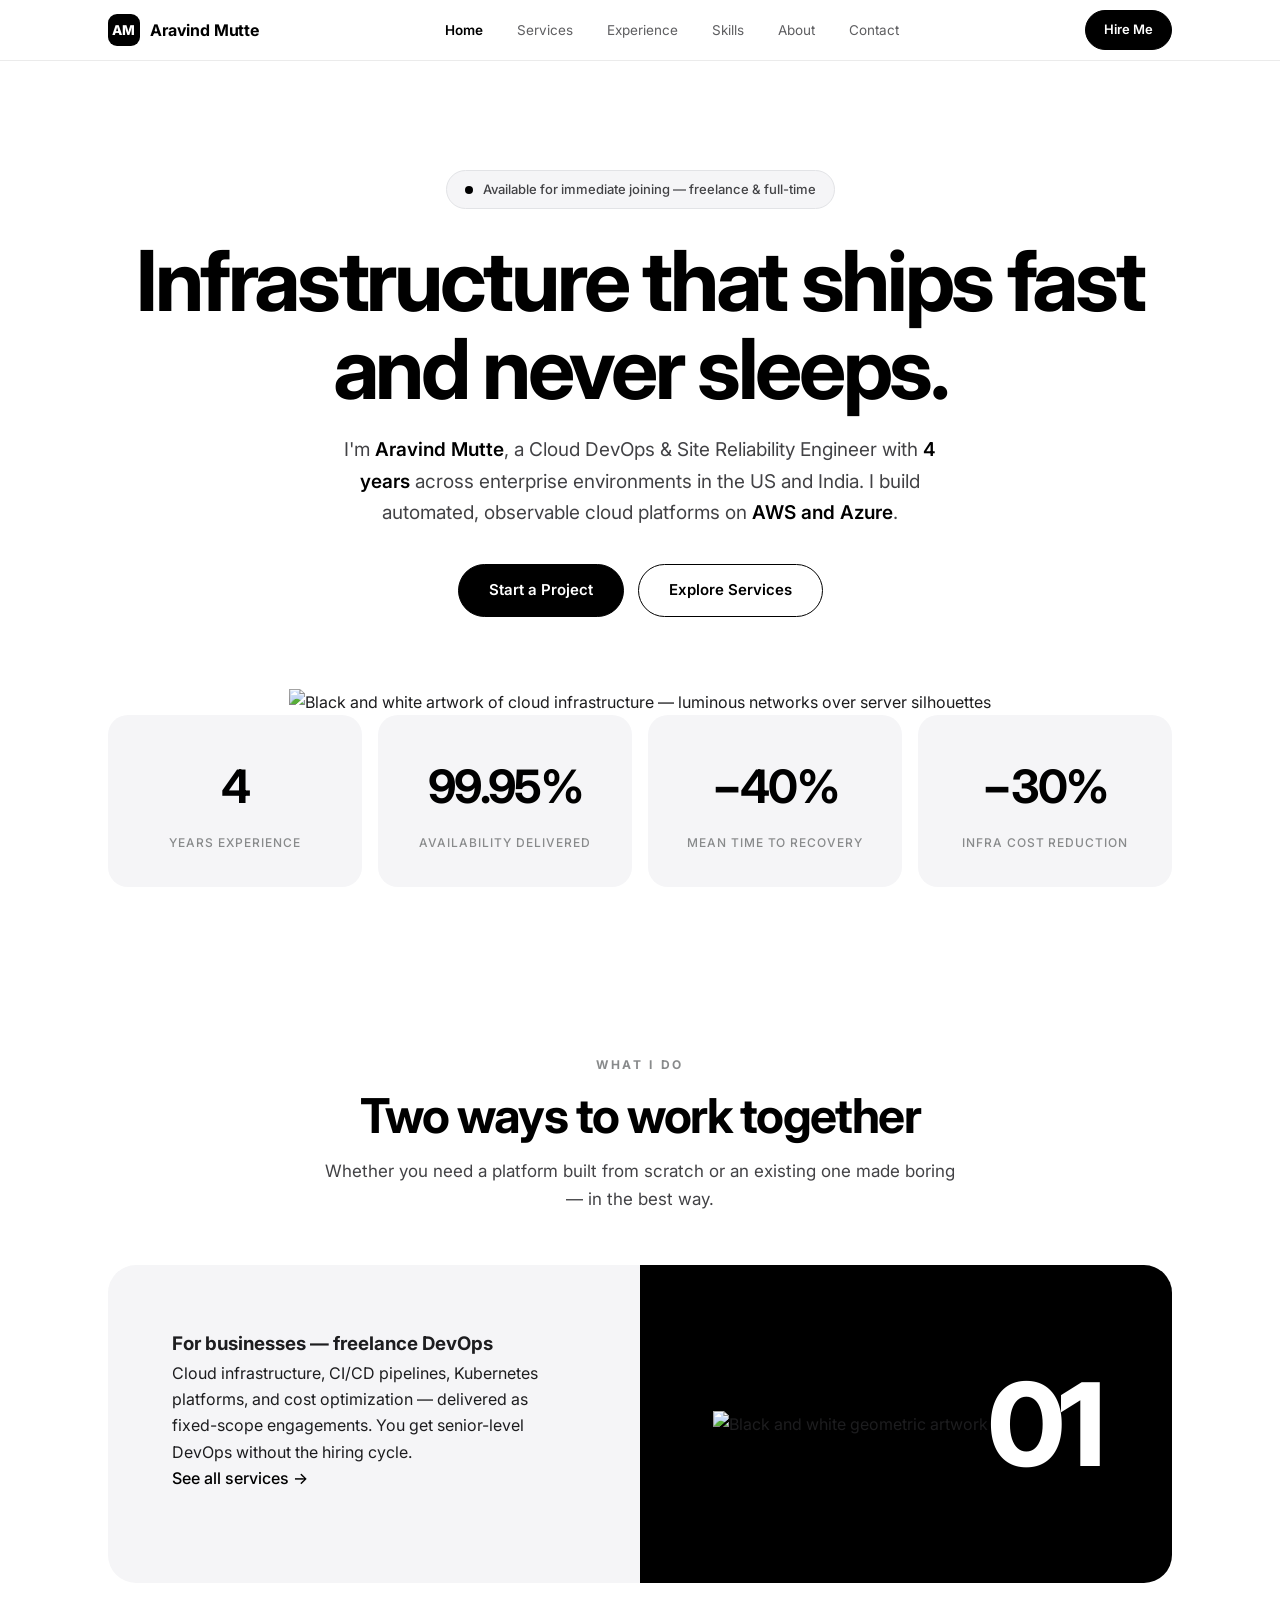
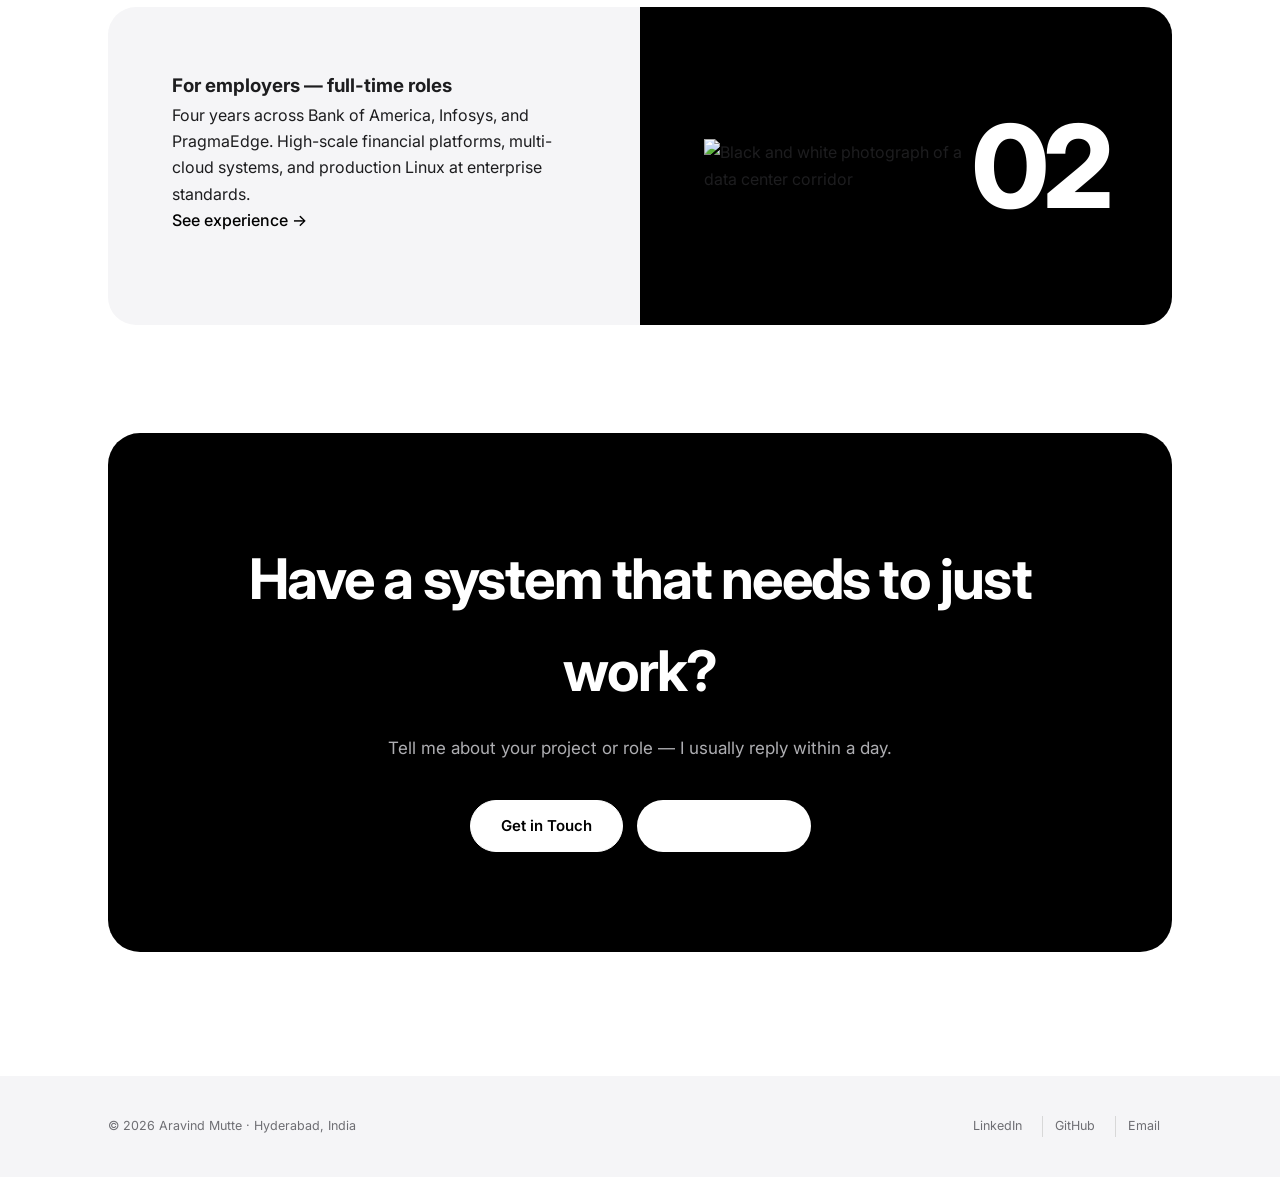
==== index.html @ 6461133d "Apple-style v3: index.html" ====
<!DOCTYPE html>
<html lang="en">
<head>
<meta charset="UTF-8">
<meta name="viewport" content="width=device-width, initial-scale=1.0">
<title>Aravind Mutte — Cloud DevOps & SRE Engineer</title>
<meta name="description" content="Aravind Mutte — Cloud DevOps & Site Reliability Engineer (AWS, Azure, Kubernetes, Terraform), Hyderabad, India. Available for freelance projects and full-time roles.">
<link rel="stylesheet" href="styles.css">
</head>
<body>
<div class="backdrop"></div>

<nav id="nav">
  <div class="wrap nav-inner">
    <a class="brand" href="index.html" aria-label="Home"><span class="brand-mark">AM</span> Aravind Mutte</a>
    <div class="nav-links" id="navLinks">
      <a href="index.html" class="active">Home</a>
      <a href="services.html">Services</a>
      <a href="experience.html">Experience</a>
      <a href="skills.html">Skills</a>
      <a href="about.html">About</a>
      <a href="contact.html">Contact</a>
    </div>
    <a href="contact.html" class="btn btn-sm nav-cta">Hire Me</a>
    <button class="hamburger" id="hamburger" aria-label="Menu" aria-expanded="false"><span></span><span></span><span></span></button>
  </div>
</nav>

<header class="home-hero">
  <div class="wrap">
    <div class="status reveal"><span class="dot"></span> Available for immediate joining — freelance &amp; full-time</div>
    <h1 class="reveal">Infrastructure that <span class="outline">ships fast</span> and <span class="outline">never sleeps.</span></h1>
    <p class="lead reveal d1">I'm <strong>Aravind Mutte</strong>, a Cloud DevOps &amp; Site Reliability Engineer with <strong>4 years</strong> across enterprise environments in the US and India. I build automated, observable cloud platforms on <strong>AWS and Azure</strong>.</p>
    <div class="hero-ctas reveal d2">
      <a href="contact.html" class="btn">Start a Project</a>
      <a href="services.html" class="btn btn-ghost">Explore Services</a>
    </div>
  </div>
  <div class="wrap">
    <div class="poster poster-band reveal d3">
      <img src="img/hero-poster.jpg" alt="Black and white artwork of cloud infrastructure — luminous networks over server silhouettes" loading="eager">
    </div>
  </div>
  <div class="wrap">
    <div class="hero-meta reveal">
      <div class="hm"><div class="v"><span class="count" data-to="4">0</span></div><div class="k">YEARS EXPERIENCE</div></div>
      <div class="hm"><div class="v"><span class="count" data-to="99.95" data-dec="2">0</span>%</div><div class="k">AVAILABILITY DELIVERED</div></div>
      <div class="hm"><div class="v">−<span class="count" data-to="40">0</span>%</div><div class="k">MEAN TIME TO RECOVERY</div></div>
      <div class="hm"><div class="v">−<span class="count" data-to="30">0</span>%</div><div class="k">INFRA COST REDUCTION</div></div>
    </div>
  </div>
</header>

<section class="block">
  <div class="wrap">
    <div class="sec-label reveal">What I do</div>
    <h2 class="sec-title reveal">Two ways to work together</h2>
    <p class="sec-sub reveal">Whether you need a platform built from scratch or an existing one made boring — in the best way.</p>

    <div class="feature reveal">
      <div>
        <h3>For businesses — freelance DevOps</h3>
        <p>Cloud infrastructure, CI/CD pipelines, Kubernetes platforms, and cost optimization — delivered as fixed-scope engagements. You get senior-level DevOps without the hiring cycle.</p>
        <a class="link-arrow" href="services.html">See all services →</a>
      </div>
      <div class="f-visual"><img src="img/services-poster.jpg" alt="Black and white geometric artwork" loading="lazy"><span class="big">01</span></div>
    </div>

    <div class="feature reveal">
      <div>
        <h3>For employers — full-time roles</h3>
        <p>Four years across Bank of America, Infosys, and PragmaEdge. High-scale financial platforms, multi-cloud systems, and production Linux at enterprise standards.</p>
        <a class="link-arrow" href="experience.html">See experience →</a>
      </div>
      <div class="f-visual"><img src="img/about-visual.jpg" alt="Black and white photograph of a data center corridor" loading="lazy"><span class="big">02</span></div>
    </div>
  </div>
</section>

<section class="block" style="padding-top:0">
  <div class="wrap">
    <div class="cta-band reveal">
      <h2>Have a system that needs to <span class="outline">just work?</span></h2>
      <p>Tell me about your project or role — I usually reply within a day.</p>
      <div class="cta-row">
        <a href="contact.html" class="btn">Get in Touch</a>
        <a href="about.html" class="btn btn-ghost">More About Me</a>
      </div>
    </div>
  </div>
</section>

<footer>
  <div class="wrap foot-inner">
    <span>© 2026 Aravind Mutte · Hyderabad, India</span>
    <div class="foot-links">
      <a href="https://linkedin.com/in/aravindmutte" target="_blank" rel="noopener">LinkedIn</a>
      <a href="https://github.com/AravindMutthe" target="_blank" rel="noopener">GitHub</a>
      <a href="mailto:mutthe.aravind@gmail.com">Email</a>
    </div>
  </div>
</footer>
<script src="script.js"></script>
</body>
</html>
---- styles.css ----
@import url('https://fonts.googleapis.com/css2?family=Inter:wght@400;500;600;700;800&display=swap');

/* Aravind Mutte — Apple-inspired monochrome.
   Type: Inter (neo-grotesque, in the spirit of Suisse International).
   Palette: white page, black type, warm grays. Nothing else. */
:root{
  --bg:#ffffff;
  --ink:#000000;
  --text:#1d1d1f;
  --muted:#888a8b;
  --faint:#aeaeb2;
  --surface:#f5f5f7;
  --surface2:#eeeeee;
  --border:#d8d8d8;
  --border-soft:#e2e3e6;
  --radius:20px;
  --font:'Inter',-apple-system,BlinkMacSystemFont,'Segoe UI',Roboto,Helvetica,Arial,sans-serif;
}
*{margin:0;padding:0;box-sizing:border-box}
html{scroll-behavior:smooth;-webkit-text-size-adjust:100%}
body{background:var(--bg);color:var(--text);font-family:var(--font);line-height:1.65;-webkit-font-smoothing:antialiased;text-rendering:optimizeLegibility;overflow-x:hidden}
::selection{background:#000;color:#fff}
a{color:inherit;text-decoration:none}
.wrap{max-width:1120px;margin:0 auto;padding:0 28px}
.mono{font-family:ui-monospace,SFMono-Regular,Menlo,Consolas,monospace}

/* ---------- nav (Apple-style frosted bar) ---------- */
nav{position:fixed;top:0;left:0;right:0;z-index:100;background:rgba(255,255,255,.72);backdrop-filter:saturate(180%) blur(20px);-webkit-backdrop-filter:saturate(180%) blur(20px);border-bottom:1px solid rgba(0,0,0,.08)}
.nav-inner{display:flex;align-items:center;justify-content:space-between;height:60px}
.brand{display:flex;align-items:center;gap:10px;font-weight:700;font-size:16px;letter-spacing:-.01em;color:#000}
.brand-mark{width:32px;height:32px;background:#000;color:#fff;border-radius:9px;display:grid;place-items:center;font-weight:800;font-size:13.5px;letter-spacing:.02em}
.nav-links{display:flex;align-items:center;gap:30px;font-size:13.5px;color:#424245;font-weight:400}
.nav-links a{padding:6px 2px;transition:color .2s;opacity:.85}
.nav-links a:hover{color:#000;opacity:1}
.nav-links a.active{color:#000;font-weight:600;opacity:1}
.btn{display:inline-flex;align-items:center;justify-content:center;gap:9px;padding:13px 30px;border-radius:999px;font-weight:600;font-size:15px;cursor:pointer;border:1px solid #000;background:#000;color:#fff;transition:transform .18s,background .18s,color .18s,border-color .18s;white-space:nowrap}
.btn:hover{transform:scale(1.02)}
.btn-ghost{background:transparent;color:#000}
.btn-ghost:hover{background:#000;color:#fff}
.btn-sm{padding:8px 18px;font-size:13px}
.hamburger{display:none;background:none;border:0;cursor:pointer;padding:10px}
.hamburger span{display:block;width:22px;height:1.5px;background:#000;margin:5px 0;border-radius:2px;transition:.25s}
.hamburger.open span:nth-child(1){transform:translateY(6.5px) rotate(45deg)}
.hamburger.open span:nth-child(2){opacity:0}
.hamburger.open span:nth-child(3){transform:translateY(-6.5px) rotate(-45deg)}
@media(max-width:900px){
  .nav-links{position:fixed;top:60px;left:0;right:0;flex-direction:column;align-items:stretch;gap:0;background:rgba(255,255,255,.97);backdrop-filter:blur(20px);border-bottom:1px solid var(--border-soft);padding:8px 28px 24px;display:none}
  .nav-links.open{display:flex}
  .nav-links a{padding:14px 0;border-bottom:1px solid var(--border-soft);font-size:16px;color:#1d1d1f;opacity:1}
  .hamburger{display:block}
  .nav-cta{display:none}
}

/* ---------- page hero ---------- */
.page-hero{padding:150px 0 56px;text-align:center}
.eyebrow{display:inline-flex;align-items:center;gap:10px;font-size:12px;font-weight:700;letter-spacing:.22em;text-transform:uppercase;color:var(--muted);margin-bottom:18px}
.eyebrow .n{display:inline-grid;place-items:center;width:26px;height:26px;border-radius:50%;background:#000;color:#fff;font-size:12px;letter-spacing:0}
h1.hero-title{font-size:clamp(40px,5.6vw,64px);line-height:1.08;letter-spacing:-.035em;font-weight:700;color:#000;margin-bottom:18px}
h1.hero-title .outline{color:#000;-webkit-text-stroke:0}
.lead{font-size:clamp(16px,2vw,19px);color:#424245;max-width:640px;margin:0 auto}
.lead strong{color:#000;font-weight:600}

/* ---------- home hero (Apple keynote style) ---------- */
.home-hero{padding:170px 0 84px;text-align:center;position:relative}
.status{display:inline-flex;align-items:center;gap:10px;font-size:13px;font-weight:500;color:#424245;background:var(--surface);border:1px solid var(--border-soft);border-radius:999px;padding:8px 18px;margin-bottom:28px}
.status .dot{width:8px;height:8px;border-radius:50%;background:#000;animation:pulse 2s infinite}
@keyframes pulse{0%,100%{opacity:1}50%{opacity:.25}}
.home-hero h1{font-size:clamp(48px,7.2vw,84px);line-height:1.04;letter-spacing:-.04em;font-weight:700;color:#000;margin-bottom:22px}
.home-hero h1 .outline{color:#000;-webkit-text-stroke:0}
.home-hero .lead{margin-bottom:36px}
.hero-ctas{display:flex;gap:14px;justify-content:center;flex-wrap:wrap;margin-bottom:72px}
.link-arrow{display:inline-flex;align-items:center;gap:8px;font-weight:500;font-size:16px;color:#000;transition:gap .2s}
.link-arrow:hover{gap:13px}
.hero-meta{display:grid;grid-template-columns:repeat(4,1fr);gap:16px;text-align:center}
@media(max-width:720px){.hero-meta{grid-template-columns:repeat(2,1fr)}}
.hm{background:var(--surface);border-radius:var(--radius);padding:34px 16px}
.hm .v{font-size:clamp(32px,4vw,46px);font-weight:700;letter-spacing:-.035em;color:#000}
.hm .k{font-size:12px;color:var(--muted);margin-top:8px;letter-spacing:.08em;text-transform:uppercase;font-weight:500}

/* ---------- sections ---------- */
section.block{padding:84px 0}
.sec-label{font-size:12px;font-weight:700;letter-spacing:.22em;text-transform:uppercase;color:var(--muted);margin-bottom:14px;text-align:center}
h2.sec-title{font-size:clamp(30px,4vw,48px);letter-spacing:-.032em;font-weight:700;line-height:1.12;color:#000;margin-bottom:14px;text-align:center}
.sec-sub{color:#424245;font-size:17px;max-width:640px;margin:0 auto 52px;text-align:center}

/* ---------- cards ---------- */
.grid2{display:grid;grid-template-columns:repeat(2,1fr);gap:20px}
@media(max-width:800px){.grid2{grid-template-columns:1fr}}
.card{background:#fff;border:1px solid var(--border-soft);border-radius:var(--radius);padding:40px;transition:transform .25s,box-shadow .25s}
.card:hover{transform:translateY(-5px);box-shadow:0 24px 60px rgba(0,0,0,.10)}
.card .num{font-size:13px;color:var(--faint);letter-spacing:.18em;margin-bottom:20px;display:block;font-weight:600}
.card h3{font-size:22px;font-weight:700;letter-spacing:-.02em;color:#000;margin-bottom:10px}
.card p{color:#424245;font-size:15.5px;margin-bottom:20px}
.check{display:flex;gap:11px;align-items:flex-start;font-size:14.5px;color:#424245;margin-bottom:10px}
.check svg{width:16px;height:16px;stroke:#000;fill:none;stroke-width:2.4;stroke-linecap:round;stroke-linejoin:round;flex-shrink:0;margin-top:5px}
.iconbox{width:54px;height:54px;border-radius:16px;display:grid;place-items:center;margin-bottom:24px;background:#000}
.iconbox svg{width:26px;height:26px;stroke:#fff;fill:none;stroke-width:1.7;stroke-linecap:round;stroke-linejoin:round}

/* home feature panels */
.feature{display:grid;grid-template-columns:1fr 1fr;border-radius:28px;overflow:hidden;margin-bottom:24px;background:var(--surface)}
.feature>div{padding:clamp(36px,5vw,64px)}
.feature .f-copy h3{font-size:clamp(24px,3vw,34px);font-weight:700;letter-spacing:-.03em;color:#000;margin-bottom:14px}
.feature .f-copy p{color:#424245;font-size:16px;margin-bottom:24px;max-width:420px}
.feature .f-visual{background:#000;display:flex;align-items:center;justify-content:center;min-height:300px}
.feature .f-visual .big{font-size:clamp(72px,9vw,130px);font-weight:800;letter-spacing:-.05em;color:#fff}
@media(max-width:760px){.feature{grid-template-columns:1fr}.feature .f-visual{min-height:200px}}

/* ---------- timeline ---------- */
.timeline{position:relative;max-width:820px;margin:0 auto}
.timeline::before{content:"";position:absolute;left:8px;top:10px;bottom:10px;width:2px;background:var(--border-soft)}
.t-item{position:relative;padding:0 0 36px 48px}
.t-item:last-child{padding-bottom:0}
.t-item::before{content:"";position:absolute;left:2px;top:8px;width:14px;height:14px;border-radius:50%;background:#fff;border:2.5px solid #000}
.t-card{background:#fff;border:1px solid var(--border-soft);border-radius:var(--radius);padding:34px;transition:box-shadow .25s,transform .25s}
.t-card:hover{box-shadow:0 20px 50px rgba(0,0,0,.08);transform:translateX(6px)}
.t-top{display:flex;justify-content:space-between;align-items:flex-start;gap:12px;flex-wrap:wrap;margin-bottom:6px}
.t-top h3{font-size:20px;font-weight:700;color:#000;letter-spacing:-.01em}
.t-date{font-size:12px;font-weight:600;color:#fff;background:#000;padding:6px 15px;border-radius:999px;white-space:nowrap;letter-spacing:.04em}
.t-org{color:#424245;font-size:15px;font-weight:500}
.t-proj{font-size:13.5px;color:var(--muted);font-style:italic;margin:2px 0 16px}
.t-card ul{list-style:none}
.t-card li{position:relative;padding-left:26px;margin-bottom:10px;color:#333;font-size:15px}
.t-card li::before{content:"—";position:absolute;left:0;color:#000;font-weight:700}
.t-card li strong{color:#000;font-weight:600}

/* ---------- skills ---------- */
.skills-grid{display:grid;grid-template-columns:repeat(3,1fr);gap:20px}
@media(max-width:900px){.skills-grid{grid-template-columns:repeat(2,1fr)}}
@media(max-width:600px){.skills-grid{grid-template-columns:1fr}}
.skill-cat{background:var(--surface);border-radius:var(--radius);padding:34px;transition:transform .25s}
.skill-cat:hover{transform:translateY(-4px)}
.skill-cat h4{font-size:12px;font-weight:700;letter-spacing:.2em;text-transform:uppercase;color:#000;margin-bottom:20px;padding-bottom:14px;border-bottom:1px solid var(--border-soft)}
.chips{display:flex;flex-wrap:wrap;gap:9px}
.chip{font-size:13.5px;font-weight:500;padding:8px 16px;border-radius:999px;background:#fff;border:1px solid var(--border-soft);color:#333;transition:all .2s}
.chip:hover{border-color:#000;color:#000}

/* ---------- about ---------- */
.about-grid{display:grid;grid-template-columns:1.05fr .95fr;gap:64px;align-items:start}
@media(max-width:900px){.about-grid{grid-template-columns:1fr}}
.about-copy p{color:#424245;font-size:17px;margin-bottom:20px}
.about-copy p strong{color:#000;font-weight:600}
.cred{background:var(--surface);border-radius:var(--radius);padding:26px 28px;margin-bottom:14px;display:flex;gap:18px;align-items:flex-start;transition:transform .25s}
.cred:hover{transform:translateX(6px)}
.cred-ico{width:48px;height:48px;flex-shrink:0;border-radius:14px;display:grid;place-items:center;background:#000}
.cred-ico svg{width:22px;height:22px;stroke:#fff;fill:none;stroke-width:1.7;stroke-linecap:round;stroke-linejoin:round}
.cred h4{font-size:16px;font-weight:700;color:#000;margin-bottom:3px}
.cred p{font-size:14px;color:#6e6e73}

/* ---------- contact ---------- */
.contact-grid{display:grid;grid-template-columns:1fr 1fr;gap:16px;margin-bottom:16px}
@media(max-width:700px){.contact-grid{grid-template-columns:1fr}}
.method{display:flex;align-items:center;gap:16px;background:var(--surface);border-radius:var(--radius);padding:26px 28px;transition:transform .2s}
.method:hover{transform:translateY(-3px)}
.method svg{width:22px;height:22px;stroke:#000;fill:none;stroke-width:1.7;stroke-linecap:round;stroke-linejoin:round;flex-shrink:0}
.method .ml{font-size:11px;color:var(--muted);letter-spacing:.16em;text-transform:uppercase;font-weight:600}
.method .mv{font-size:16.5px;font-weight:700;color:#000}
form.cform{background:var(--surface);border-radius:28px;padding:clamp(30px,5vw,56px);display:grid;gap:18px;margin-top:8px}
.frow{display:grid;grid-template-columns:1fr 1fr;gap:18px}
@media(max-width:600px){.frow{grid-template-columns:1fr}}
.cform label{font-size:12px;font-weight:600;letter-spacing:.1em;text-transform:uppercase;color:var(--muted);display:block;margin-bottom:8px}
.cform input,.cform textarea{background:#fff;border:1px solid var(--border);border-radius:14px;padding:15px 18px;color:#000;font-size:15.5px;font-family:inherit;width:100%;transition:border-color .2s,box-shadow .2s}
.cform input:focus,.cform textarea:focus{outline:none;border-color:#000;box-shadow:0 0 0 3px rgba(0,0,0,.08)}
.cform textarea{min-height:150px;resize:vertical}
.cform .btn{justify-content:center}

/* ---------- CTA band (black, Apple keynote style) ---------- */
.cta-band{border-radius:32px;padding:clamp(56px,8vw,100px) clamp(28px,6vw,72px);text-align:center;background:#000;color:#fff;position:relative;overflow:hidden}
.cta-band h2{font-size:clamp(32px,5vw,56px);letter-spacing:-.032em;font-weight:700;margin-bottom:16px}
.cta-band h2 .outline{color:#fff;-webkit-text-stroke:0}
.cta-band p{color:#aeaeb2;font-size:17px;max-width:560px;margin:0 auto 38px}
.cta-row{display:flex;gap:14px;justify-content:center;flex-wrap:wrap}
.cta-band .btn{background:#fff;color:#000;border-color:#fff}
.cta-band .btn:hover{background:transparent;color:#fff}
.cta-band .btn-ghost{color:#fff;border-color:rgba(255,255,255,.4)}
.cta-band .btn-ghost:hover{background:#fff;color:#000;border-color:#fff}

/* ---------- footer (Apple fine print) ---------- */
footer{background:var(--surface);padding:40px 0;margin-top:40px;font-size:12.5px;color:#6e6e73}
.foot-inner{display:flex;justify-content:space-between;align-items:center;gap:16px;flex-wrap:wrap}
.foot-links{display:flex;gap:8px}
.foot-links a{padding:0 12px;border-left:1px solid var(--border);transition:color .2s}
.foot-links a:first-child{border-left:0;padding-left:0}
.foot-links a:hover{color:#000;text-decoration:underline}

/* ---------- reveal ---------- */
.reveal{opacity:0;transform:translateY(24px);transition:opacity .8s cubic-bezier(.2,.7,.2,1),transform .8s cubic-bezier(.2,.7,.2,1)}
.reveal.in{opacity:1;transform:none}
.reveal.d1{transition-delay:.08s}.reveal.d2{transition-delay:.16s}.reveal.d3{transition-delay:.24s}
@media(prefers-reduced-motion:reduce){.reveal{opacity:1;transform:none;transition:none}}
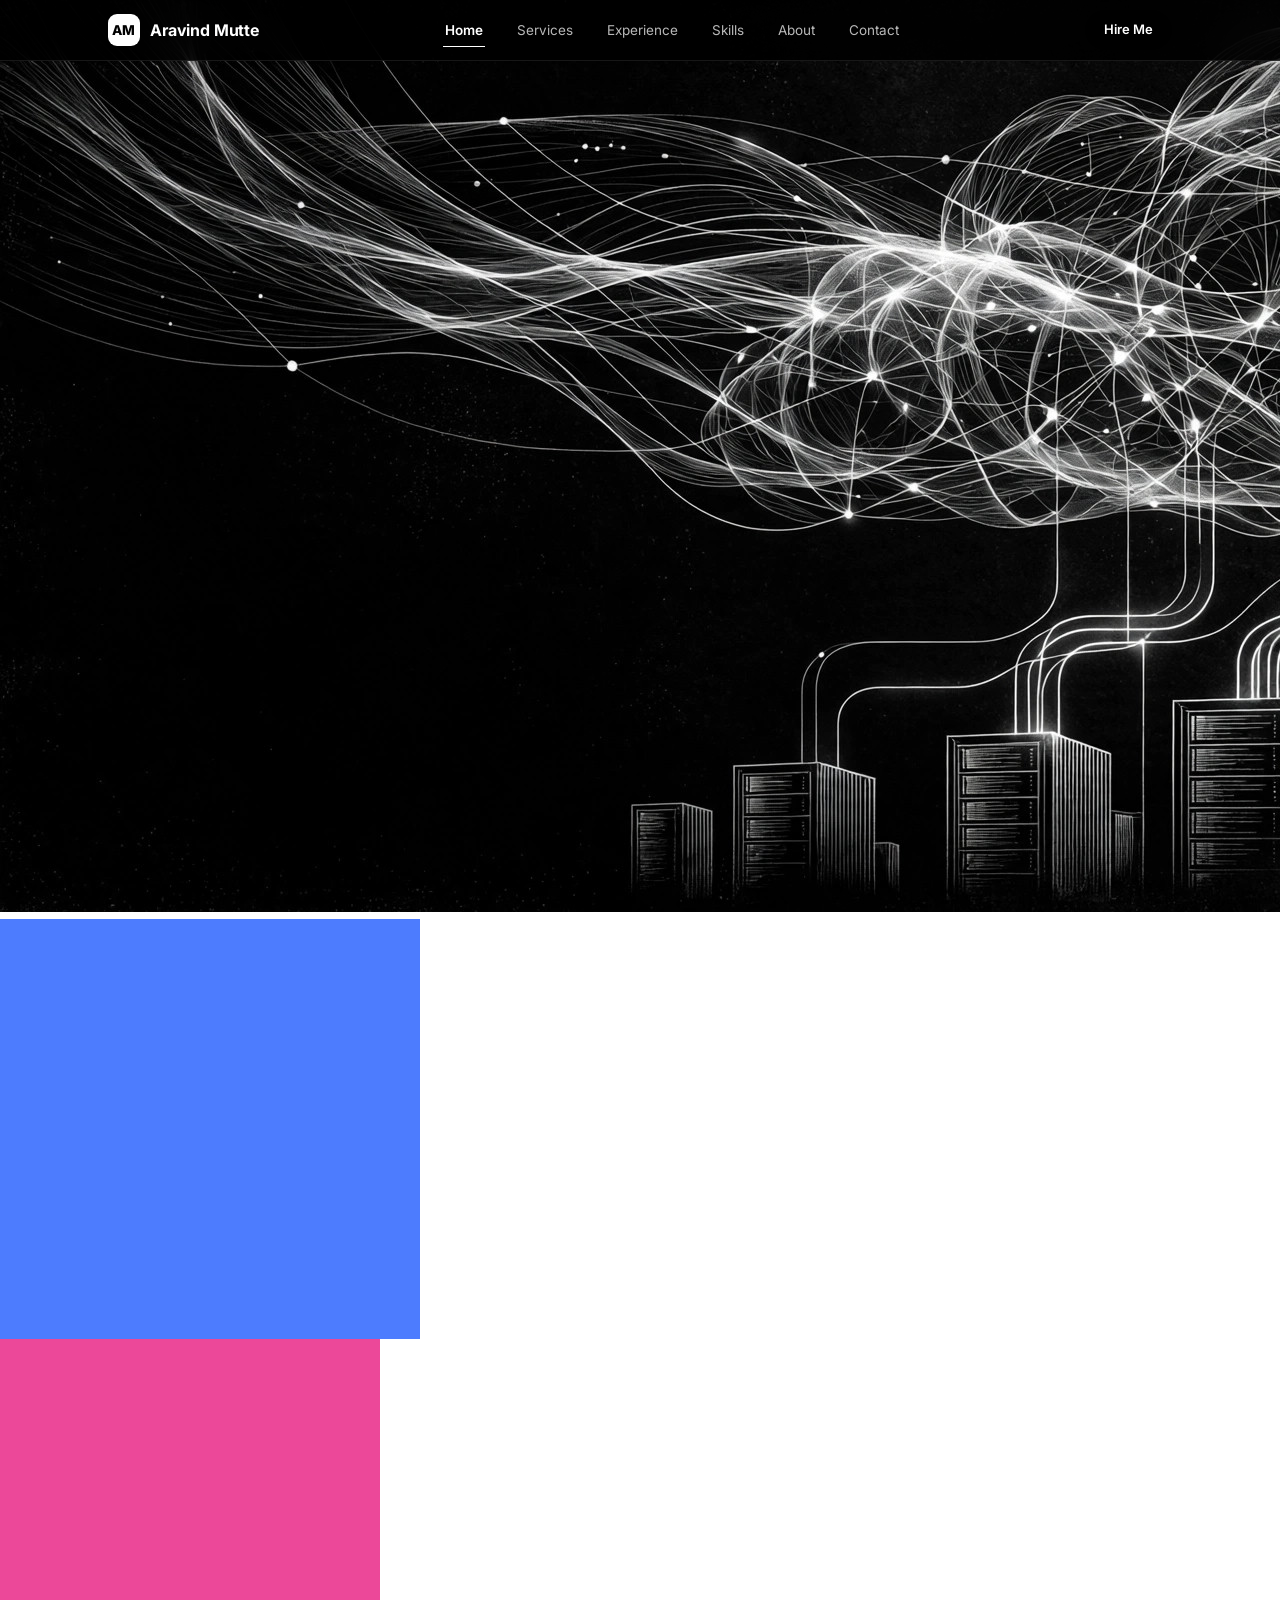
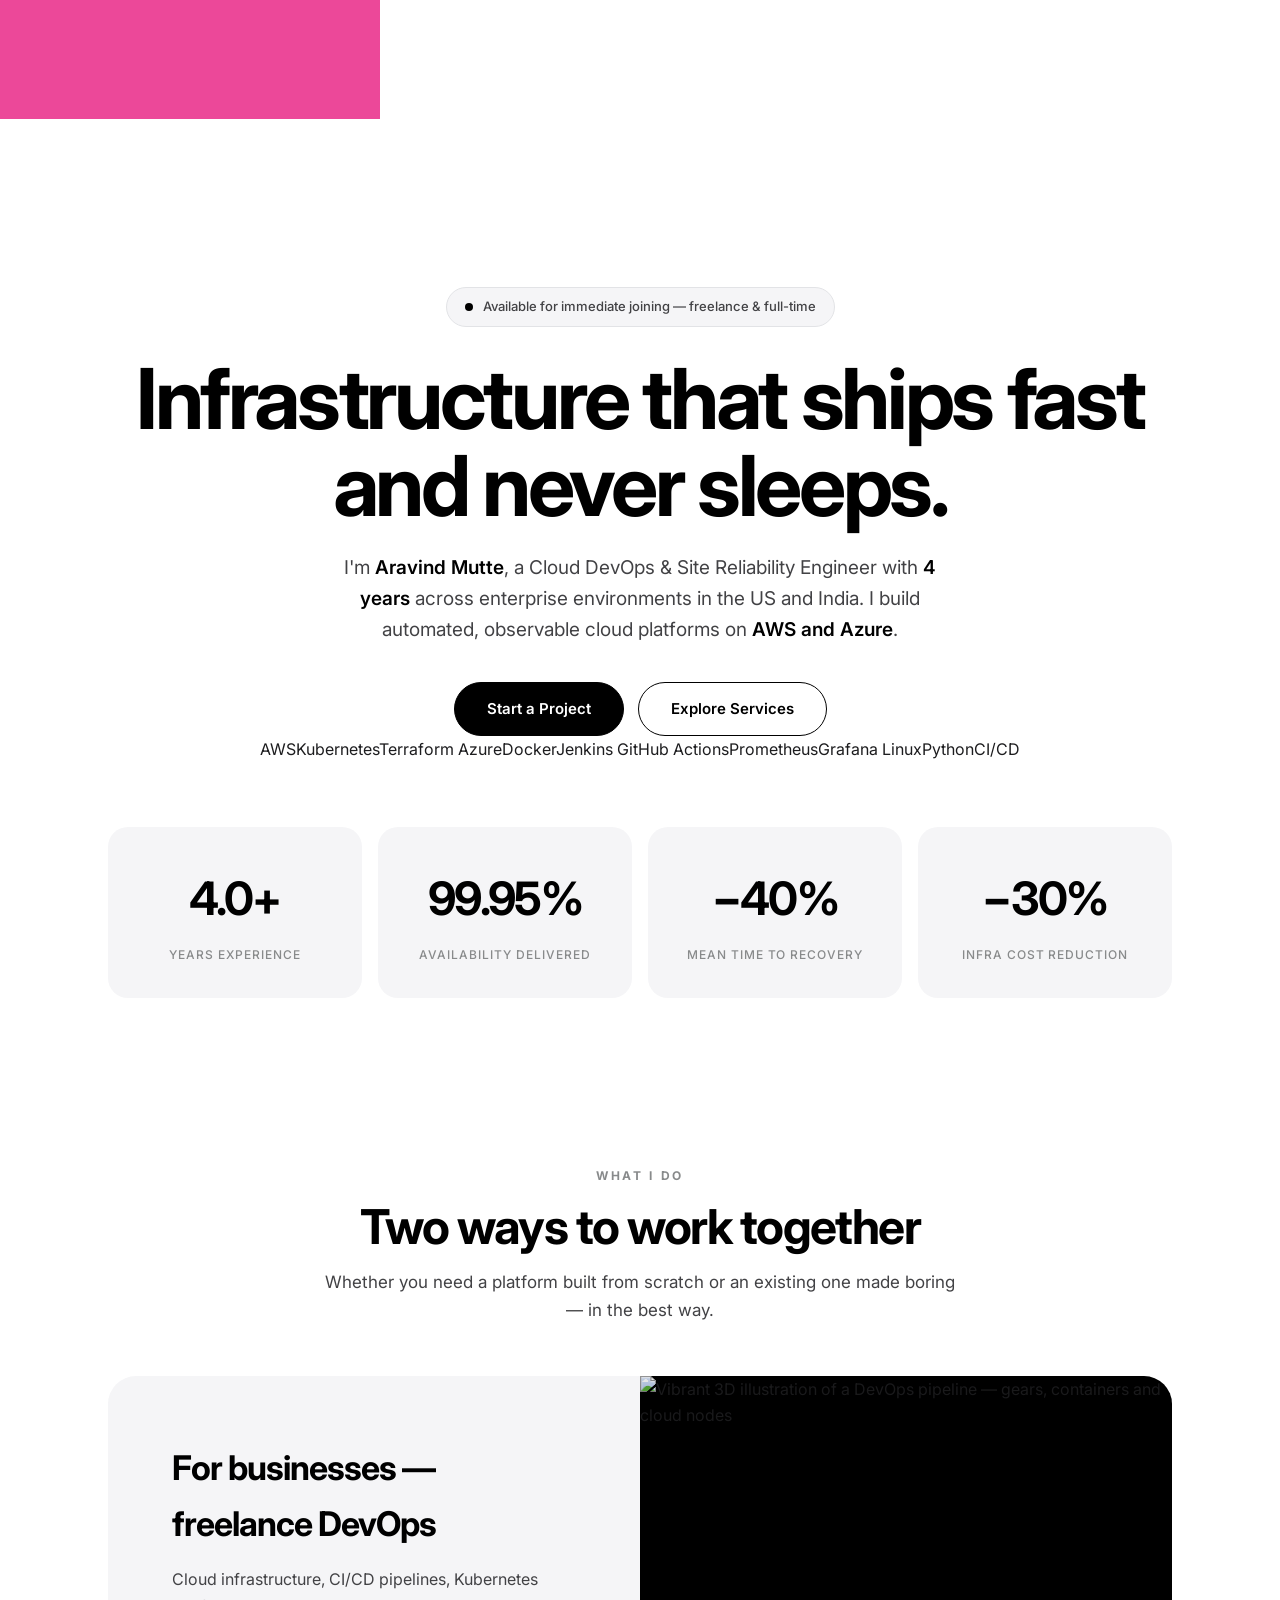
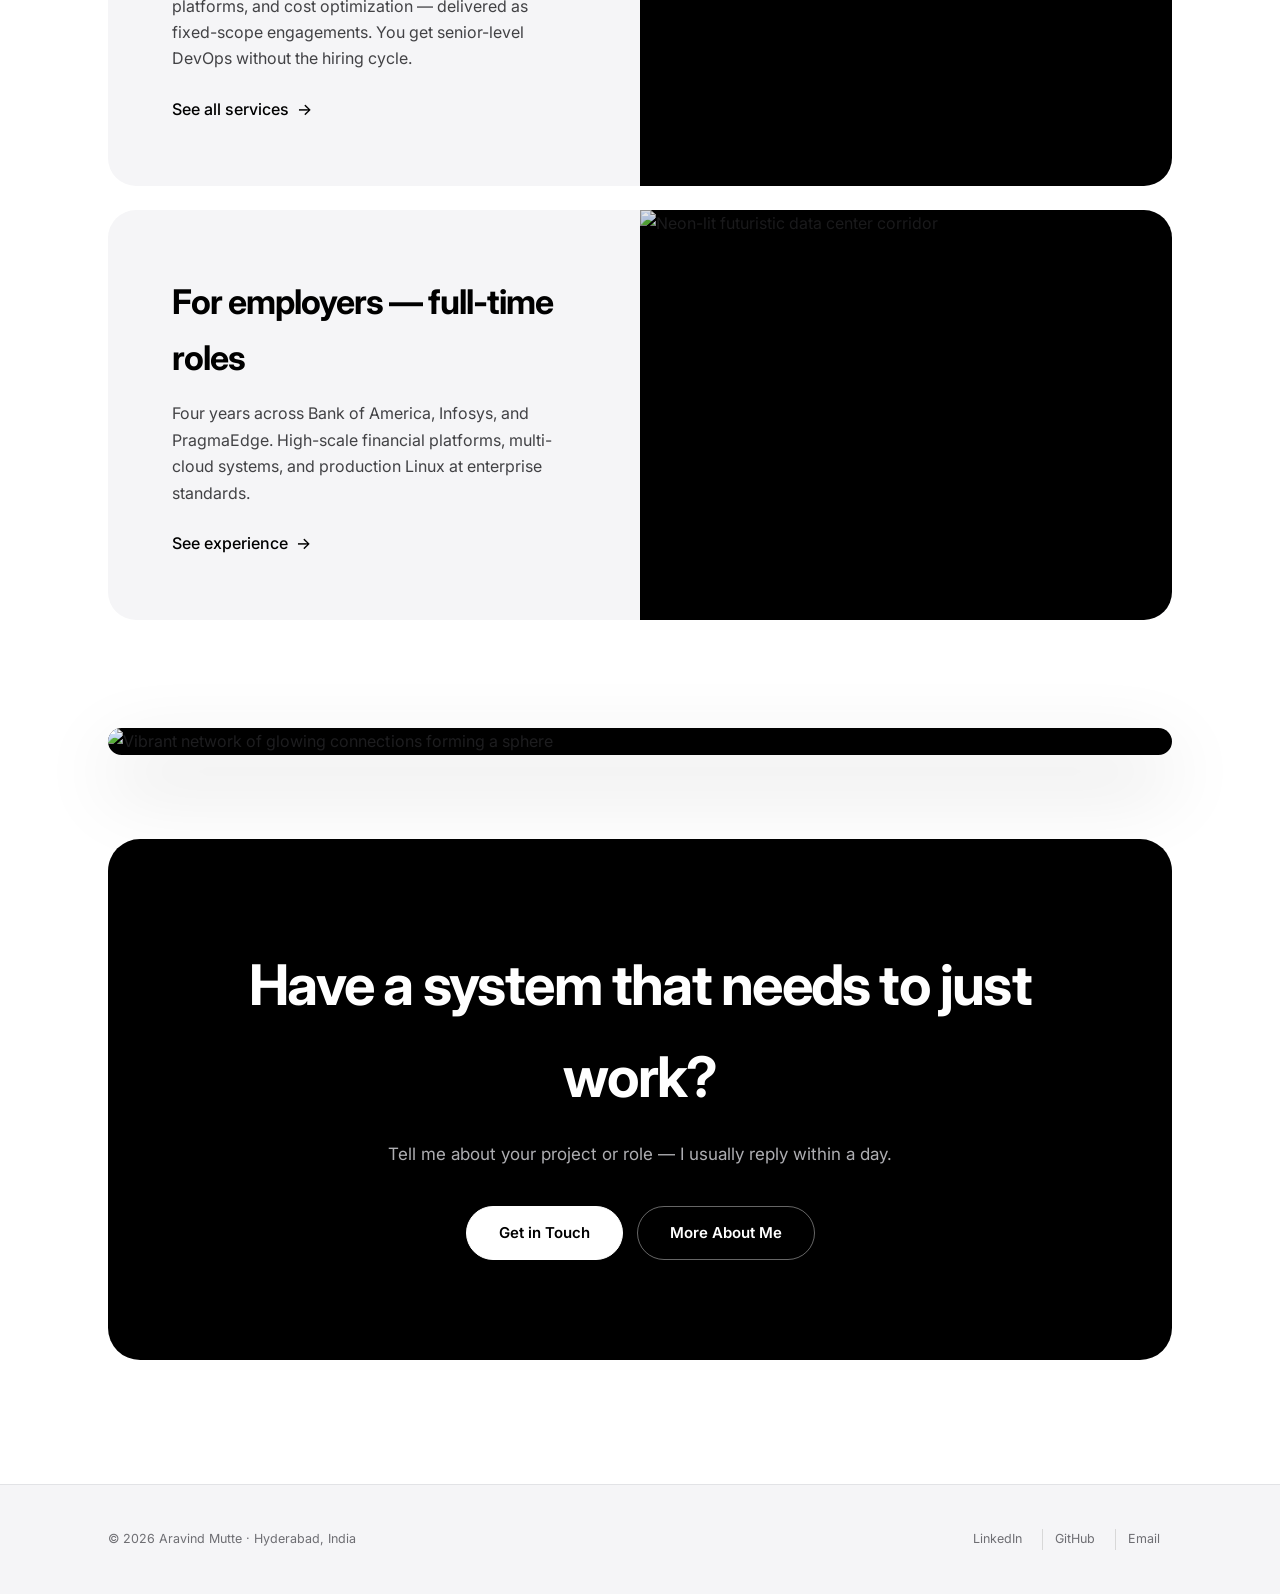
==== commit c4c2412a: "Neon v4: index.html" ====
--- a/index.html
+++ b/index.html
@@ -8,7 +8,7 @@
 <link rel="stylesheet" href="styles.css">
 </head>
 <body>
-<div class="backdrop"></div>
+<div id="progress"></div>
 
 <nav id="nav">
   <div class="wrap nav-inner">
@@ -26,53 +26,76 @@
   </div>
 </nav>
 
-<header class="home-hero">
-  <div class="wrap">
-    <div class="status reveal"><span class="dot"></span> Available for immediate joining — freelance &amp; full-time</div>
-    <h1 class="reveal">Infrastructure that <span class="outline">ships fast</span> and <span class="outline">never sleeps.</span></h1>
-    <p class="lead reveal d1">I'm <strong>Aravind Mutte</strong>, a Cloud DevOps &amp; Site Reliability Engineer with <strong>4 years</strong> across enterprise environments in the US and India. I build automated, observable cloud platforms on <strong>AWS and Azure</strong>.</p>
-    <div class="hero-ctas reveal d2">
-      <a href="contact.html" class="btn">Start a Project</a>
-      <a href="services.html" class="btn btn-ghost">Explore Services</a>
+<div class="hero-stage">
+  <video class="hero-video" autoplay muted loop playsinline preload="metadata" poster="img/hero-poster.jpg">
+    <source src="img/hero-loop.mp4" type="video/mp4">
+  </video>
+  <div class="hero-veil"></div>
+  <div class="orb" style="width:420px;height:420px;top:-120px;left:-120px;background:#4d7cfe"></div>
+  <div class="orb" style="width:380px;height:380px;top:10%;right:-140px;background:#ec4899;animation-delay:-6s"></div>
+
+  <header class="home-hero">
+    <div class="wrap">
+      <div class="status reveal"><span class="dot"></span> Available for immediate joining — freelance &amp; full-time</div>
+      <h1 class="reveal">Infrastructure that <span class="grad">ships fast</span> and <span class="grad">never sleeps.</span></h1>
+      <p class="lead reveal d1">I'm <strong>Aravind Mutte</strong>, a Cloud DevOps &amp; Site Reliability Engineer with <strong>4 years</strong> across enterprise environments in the US and India. I build automated, observable cloud platforms on <strong>AWS and Azure</strong>.</p>
+      <div class="hero-ctas reveal d2">
+        <a href="contact.html" class="btn">Start a Project</a>
+        <a href="services.html" class="btn btn-ghost">Explore Services</a>
+      </div>
     </div>
-  </div>
-  <div class="wrap">
-    <div class="poster poster-band reveal d3">
-      <img src="img/hero-poster.jpg" alt="Black and white artwork of cloud infrastructure — luminous networks over server silhouettes" loading="eager">
+
+    <div class="ticker reveal d3" aria-hidden="true">
+      <div class="ticker-track" id="tickerTrack">
+        <span class="tick-pill">AWS</span><span class="tick-pill">Kubernetes</span><span class="tick-pill">Terraform</span>
+        <span class="tick-pill">Azure</span><span class="tick-pill">Docker</span><span class="tick-pill">Jenkins</span>
+        <span class="tick-pill">GitHub Actions</span><span class="tick-pill">Prometheus</span><span class="tick-pill">Grafana</span>
+        <span class="tick-pill">Linux</span><span class="tick-pill">Python</span><span class="tick-pill">CI/CD</span>
+      </div>
     </div>
-  </div>
-  <div class="wrap">
-    <div class="hero-meta reveal">
-      <div class="hm"><div class="v"><span class="count" data-to="4">0</span></div><div class="k">YEARS EXPERIENCE</div></div>
-      <div class="hm"><div class="v"><span class="count" data-to="99.95" data-dec="2">0</span>%</div><div class="k">AVAILABILITY DELIVERED</div></div>
-      <div class="hm"><div class="v">−<span class="count" data-to="40">0</span>%</div><div class="k">MEAN TIME TO RECOVERY</div></div>
-      <div class="hm"><div class="v">−<span class="count" data-to="30">0</span>%</div><div class="k">INFRA COST REDUCTION</div></div>
+
+    <div class="wrap">
+      <div class="hero-meta reveal">
+        <div class="hm"><div class="v"><span class="count" data-to="4" data-dec="1">0</span><span class="suffix">+</span></div><div class="k">Years experience</div></div>
+        <div class="hm"><div class="v"><span class="count" data-to="99.95" data-dec="2">0</span><span class="suffix">%</span></div><div class="k">Availability delivered</div></div>
+        <div class="hm"><div class="v">−<span class="count" data-to="40">0</span><span class="suffix">%</span></div><div class="k">Mean time to recovery</div></div>
+        <div class="hm"><div class="v">−<span class="count" data-to="30">0</span><span class="suffix">%</span></div><div class="k">Infra cost reduction</div></div>
+      </div>
     </div>
-  </div>
-</header>
+  </header>
+</div>
 
 <section class="block">
   <div class="wrap">
     <div class="sec-label reveal">What I do</div>
-    <h2 class="sec-title reveal">Two ways to work together</h2>
+    <h2 class="sec-title reveal">Two ways to <span class="grad">work together</span></h2>
     <p class="sec-sub reveal">Whether you need a platform built from scratch or an existing one made boring — in the best way.</p>
 
-    <div class="feature reveal">
-      <div>
+    <div class="feature reveal-l">
+      <div class="f-copy">
         <h3>For businesses — freelance DevOps</h3>
         <p>Cloud infrastructure, CI/CD pipelines, Kubernetes platforms, and cost optimization — delivered as fixed-scope engagements. You get senior-level DevOps without the hiring cycle.</p>
-        <a class="link-arrow" href="services.html">See all services →</a>
+        <a class="link-arrow" href="services.html">See all services <span class="arr">→</span></a>
       </div>
-      <div class="f-visual"><img src="img/services-poster.jpg" alt="Black and white geometric artwork" loading="lazy"><span class="big">01</span></div>
+      <div class="f-visual"><img src="img/services-neon.jpg" alt="Vibrant 3D illustration of a DevOps pipeline — gears, containers and cloud nodes" loading="lazy"><span class="big">01</span></div>
     </div>
 
-    <div class="feature reveal">
-      <div>
+    <div class="feature reveal-r">
+      <div class="f-copy">
         <h3>For employers — full-time roles</h3>
         <p>Four years across Bank of America, Infosys, and PragmaEdge. High-scale financial platforms, multi-cloud systems, and production Linux at enterprise standards.</p>
-        <a class="link-arrow" href="experience.html">See experience →</a>
+        <a class="link-arrow" href="experience.html">See experience <span class="arr">→</span></a>
       </div>
-      <div class="f-visual"><img src="img/about-visual.jpg" alt="Black and white photograph of a data center corridor" loading="lazy"><span class="big">02</span></div>
+      <div class="f-visual"><img src="img/about-neon.jpg" alt="Neon-lit futuristic data center corridor" loading="lazy"><span class="big">02</span></div>
+    </div>
+  </div>
+</section>
+
+<section class="block" style="padding-top:0">
+  <div class="wrap">
+    <div class="poster reveal-scale" data-parallax>
+      <img src="img/contact-neon.jpg" alt="Vibrant network of glowing connections forming a sphere" loading="lazy">
+      <div class="glow"></div>
     </div>
   </div>
 </section>
@@ -80,7 +103,8 @@
 <section class="block" style="padding-top:0">
   <div class="wrap">
     <div class="cta-band reveal">
-      <h2>Have a system that needs to <span class="outline">just work?</span></h2>
+      <div class="mesh"></div>
+      <h2>Have a system that needs to <span class="grad">just work?</span></h2>
       <p>Tell me about your project or role — I usually reply within a day.</p>
       <div class="cta-row">
         <a href="contact.html" class="btn">Get in Touch</a>
--- a/styles.css
+++ b/styles.css
@@ -2,7 +2,7 @@
 
 /* Aravind Mutte — Apple-inspired monochrome.
    Type: Inter (neo-grotesque, in the spirit of Suisse International).
-   Palette: white page, black type, warm grays. Nothing else. */
+   Chrome: black header (Apple store), white page, light-gray footer. Nothing else. */
 :root{
   --bg:#ffffff;
   --ink:#000000;
@@ -15,44 +15,80 @@
   --border-soft:#e2e3e6;
   --radius:20px;
   --font:'Inter',-apple-system,BlinkMacSystemFont,'Segoe UI',Roboto,Helvetica,Arial,sans-serif;
+  --ease:cubic-bezier(.2,.7,.2,1);
 }
 *{margin:0;padding:0;box-sizing:border-box}
 html{scroll-behavior:smooth;-webkit-text-size-adjust:100%}
-body{background:var(--bg);color:var(--text);font-family:var(--font);line-height:1.65;-webkit-font-smoothing:antialiased;text-rendering:optimizeLegibility;overflow-x:hidden}
+body{background:var(--bg);color:var(--text);font-family:var(--font);line-height:1.65;
+  -webkit-font-smoothing:antialiased;text-rendering:optimizeLegibility;overflow-x:hidden;
+  animation:pageIn .55s var(--ease) both}
+body.page-exit{animation:none;opacity:0;transform:translateY(14px);transition:opacity .3s ease,transform .3s ease}
+@keyframes pageIn{from{opacity:0;transform:translateY(14px)}to{opacity:1;transform:none}}
 ::selection{background:#000;color:#fff}
 a{color:inherit;text-decoration:none}
 .wrap{max-width:1120px;margin:0 auto;padding:0 28px}
 .mono{font-family:ui-monospace,SFMono-Regular,Menlo,Consolas,monospace}
-
-/* ---------- nav (Apple-style frosted bar) ---------- */
-nav{position:fixed;top:0;left:0;right:0;z-index:100;background:rgba(255,255,255,.72);backdrop-filter:saturate(180%) blur(20px);-webkit-backdrop-filter:saturate(180%) blur(20px);border-bottom:1px solid rgba(0,0,0,.08)}
+img{max-width:100%}
+
+/* ---------- nav: black frosted bar (Apple store) ---------- */
+nav{position:fixed;top:0;left:0;right:0;z-index:100;
+  background:rgba(0,0,0,.84);backdrop-filter:saturate(180%) blur(20px);-webkit-backdrop-filter:saturate(180%) blur(20px);
+  border-bottom:1px solid rgba(255,255,255,.09)}
 .nav-inner{display:flex;align-items:center;justify-content:space-between;height:60px}
-.brand{display:flex;align-items:center;gap:10px;font-weight:700;font-size:16px;letter-spacing:-.01em;color:#000}
-.brand-mark{width:32px;height:32px;background:#000;color:#fff;border-radius:9px;display:grid;place-items:center;font-weight:800;font-size:13.5px;letter-spacing:.02em}
-.nav-links{display:flex;align-items:center;gap:30px;font-size:13.5px;color:#424245;font-weight:400}
-.nav-links a{padding:6px 2px;transition:color .2s;opacity:.85}
-.nav-links a:hover{color:#000;opacity:1}
-.nav-links a.active{color:#000;font-weight:600;opacity:1}
-.btn{display:inline-flex;align-items:center;justify-content:center;gap:9px;padding:13px 30px;border-radius:999px;font-weight:600;font-size:15px;cursor:pointer;border:1px solid #000;background:#000;color:#fff;transition:transform .18s,background .18s,color .18s,border-color .18s;white-space:nowrap}
-.btn:hover{transform:scale(1.02)}
+.brand{display:flex;align-items:center;gap:10px;font-weight:700;font-size:16px;letter-spacing:-.01em;color:#fff}
+.brand-mark{width:32px;height:32px;background:#fff;color:#000;border-radius:9px;display:grid;place-items:center;font-weight:800;font-size:13.5px;letter-spacing:.02em;transition:transform .25s var(--ease)}
+.brand:hover .brand-mark{transform:rotate(-8deg) scale(1.06)}
+.nav-links{display:flex;align-items:center;gap:30px;font-size:13.5px;font-weight:400}
+.nav-links a{color:rgba(255,255,255,.72);padding:6px 2px;position:relative;transition:color .25s}
+.nav-links a::after{content:"";position:absolute;left:0;right:100%;bottom:0;height:1.5px;background:#fff;transition:right .3s var(--ease)}
+.nav-links a:hover{color:#fff}
+.nav-links a:hover::after{right:0}
+.nav-links a.active{color:#fff;font-weight:600}
+.nav-links a.active::after{right:0}
+
+/* ---------- buttons: pill, shine sweep, springy lift ---------- */
+.btn{position:relative;overflow:hidden;display:inline-flex;align-items:center;justify-content:center;gap:9px;
+  padding:14px 32px;border-radius:999px;font-weight:600;font-size:15px;font-family:inherit;cursor:pointer;
+  border:1px solid #000;background:#000;color:#fff;white-space:nowrap;
+  transition:transform .3s cubic-bezier(.34,1.4,.4,1),box-shadow .3s var(--ease),background .3s,color .3s,border-color .3s}
+.btn::after{content:"";position:absolute;top:0;left:-70%;width:45%;height:100%;
+  background:linear-gradient(100deg,transparent,rgba(255,255,255,.35),transparent);
+  transform:skewX(-20deg);transition:left .65s var(--ease);pointer-events:none}
+.btn:hover{transform:translateY(-2px) scale(1.03);box-shadow:0 14px 30px rgba(0,0,0,.22)}
+.btn:hover::after{left:135%}
+.btn:active{transform:translateY(0) scale(.99);box-shadow:0 4px 12px rgba(0,0,0,.15)}
 .btn-ghost{background:transparent;color:#000}
+.btn-ghost::after{background:linear-gradient(100deg,transparent,rgba(0,0,0,.08),transparent)}
 .btn-ghost:hover{background:#000;color:#fff}
 .btn-sm{padding:8px 18px;font-size:13px}
 .hamburger{display:none;background:none;border:0;cursor:pointer;padding:10px}
-.hamburger span{display:block;width:22px;height:1.5px;background:#000;margin:5px 0;border-radius:2px;transition:.25s}
+.hamburger span{display:block;width:22px;height:1.5px;background:#fff;margin:5px 0;border-radius:2px;transition:.3s var(--ease)}
 .hamburger.open span:nth-child(1){transform:translateY(6.5px) rotate(45deg)}
-.hamburger.open span:nth-child(2){opacity:0}
+.hamburger.open span:nth-child(2){opacity:0;transform:scaleX(0)}
 .hamburger.open span:nth-child(3){transform:translateY(-6.5px) rotate(-45deg)}
 @media(max-width:900px){
-  .nav-links{position:fixed;top:60px;left:0;right:0;flex-direction:column;align-items:stretch;gap:0;background:rgba(255,255,255,.97);backdrop-filter:blur(20px);border-bottom:1px solid var(--border-soft);padding:8px 28px 24px;display:none}
-  .nav-links.open{display:flex}
-  .nav-links a{padding:14px 0;border-bottom:1px solid var(--border-soft);font-size:16px;color:#1d1d1f;opacity:1}
+  .nav-links{position:fixed;top:60px;left:0;right:0;flex-direction:column;align-items:stretch;gap:0;
+    background:rgba(0,0,0,.97);backdrop-filter:blur(20px);border-bottom:1px solid rgba(255,255,255,.1);
+    padding:8px 28px 24px;display:none;transform:translateY(-8px);opacity:0;transition:opacity .3s var(--ease),transform .3s var(--ease)}
+  .nav-links.open{display:flex;opacity:1;transform:none}
+  .nav-links a{padding:15px 0;border-bottom:1px solid rgba(255,255,255,.08);font-size:16px;color:rgba(255,255,255,.85);opacity:1;transform:translateX(-6px);transition:color .25s,transform .3s var(--ease)}
+  .nav-links.open a{transform:none}
+  .nav-links a::after{display:none}
   .hamburger{display:block}
   .nav-cta{display:none}
 }
 
+/* ---------- posters & images ---------- */
+.poster{border-radius:28px;overflow:hidden;box-shadow:0 30px 80px rgba(0,0,0,.16);background:#000}
+.poster img{display:block;width:100%;height:auto;transform:scale(1.002);transition:transform 1.4s var(--ease),filter 1.4s var(--ease)}
+.poster:hover img{transform:scale(1.045)}
+.poster-band{margin-top:64px}
+.poster-band.tight{margin-top:0;margin-bottom:64px}
+.poster.tall img{height:min(62vh,560px);object-fit:cover;object-position:center}
+.poster figcaption,.poster-caption{font-size:12.5px;color:var(--muted);text-align:center;padding:14px 0 0;letter-spacing:.02em}
+
 /* ---------- page hero ---------- */
-.page-hero{padding:150px 0 56px;text-align:center}
+.page-hero{padding:150px 0 48px;text-align:center}
 .eyebrow{display:inline-flex;align-items:center;gap:10px;font-size:12px;font-weight:700;letter-spacing:.22em;text-transform:uppercase;color:var(--muted);margin-bottom:18px}
 .eyebrow .n{display:inline-grid;place-items:center;width:26px;height:26px;border-radius:50%;background:#000;color:#fff;font-size:12px;letter-spacing:0}
 h1.hero-title{font-size:clamp(40px,5.6vw,64px);line-height:1.08;letter-spacing:-.035em;font-weight:700;color:#000;margin-bottom:18px}
@@ -60,20 +96,22 @@
 .lead{font-size:clamp(16px,2vw,19px);color:#424245;max-width:640px;margin:0 auto}
 .lead strong{color:#000;font-weight:600}
 
-/* ---------- home hero (Apple keynote style) ---------- */
-.home-hero{padding:170px 0 84px;text-align:center;position:relative}
-.status{display:inline-flex;align-items:center;gap:10px;font-size:13px;font-weight:500;color:#424245;background:var(--surface);border:1px solid var(--border-soft);border-radius:999px;padding:8px 18px;margin-bottom:28px}
+/* ---------- home hero ---------- */
+.home-hero{padding:168px 0 84px;text-align:center;position:relative}
+.status{display:inline-flex;align-items:center;gap:10px;font-size:13px;font-weight:500;color:#424245;background:var(--surface);border:1px solid var(--border-soft);border-radius:999px;padding:8px 18px;margin-bottom:28px;transition:transform .3s var(--ease),box-shadow .3s var(--ease)}
+.status:hover{transform:translateY(-2px);box-shadow:0 10px 24px rgba(0,0,0,.08)}
 .status .dot{width:8px;height:8px;border-radius:50%;background:#000;animation:pulse 2s infinite}
 @keyframes pulse{0%,100%{opacity:1}50%{opacity:.25}}
 .home-hero h1{font-size:clamp(48px,7.2vw,84px);line-height:1.04;letter-spacing:-.04em;font-weight:700;color:#000;margin-bottom:22px}
 .home-hero h1 .outline{color:#000;-webkit-text-stroke:0}
 .home-hero .lead{margin-bottom:36px}
-.hero-ctas{display:flex;gap:14px;justify-content:center;flex-wrap:wrap;margin-bottom:72px}
-.link-arrow{display:inline-flex;align-items:center;gap:8px;font-weight:500;font-size:16px;color:#000;transition:gap .2s}
+.hero-ctas{display:flex;gap:14px;justify-content:center;flex-wrap:wrap;margin-bottom:0}
+.link-arrow{display:inline-flex;align-items:center;gap:8px;font-weight:500;font-size:16px;color:#000;transition:gap .25s var(--ease)}
 .link-arrow:hover{gap:13px}
-.hero-meta{display:grid;grid-template-columns:repeat(4,1fr);gap:16px;text-align:center}
+.hero-meta{display:grid;grid-template-columns:repeat(4,1fr);gap:16px;text-align:center;margin-top:64px}
 @media(max-width:720px){.hero-meta{grid-template-columns:repeat(2,1fr)}}
-.hm{background:var(--surface);border-radius:var(--radius);padding:34px 16px}
+.hm{background:var(--surface);border-radius:var(--radius);padding:34px 16px;transition:transform .3s var(--ease),box-shadow .3s var(--ease)}
+.hm:hover{transform:translateY(-4px);box-shadow:0 16px 36px rgba(0,0,0,.08)}
 .hm .v{font-size:clamp(32px,4vw,46px);font-weight:700;letter-spacing:-.035em;color:#000}
 .hm .k{font-size:12px;color:var(--muted);margin-top:8px;letter-spacing:.08em;text-transform:uppercase;font-weight:500}
 
@@ -86,23 +124,28 @@
 /* ---------- cards ---------- */
 .grid2{display:grid;grid-template-columns:repeat(2,1fr);gap:20px}
 @media(max-width:800px){.grid2{grid-template-columns:1fr}}
-.card{background:#fff;border:1px solid var(--border-soft);border-radius:var(--radius);padding:40px;transition:transform .25s,box-shadow .25s}
-.card:hover{transform:translateY(-5px);box-shadow:0 24px 60px rgba(0,0,0,.10)}
+.card{background:#fff;border:1px solid var(--border-soft);border-radius:var(--radius);padding:40px;
+  transition:transform .35s var(--ease),box-shadow .35s var(--ease),border-color .35s}
+.card:hover{transform:translateY(-6px);box-shadow:0 28px 64px rgba(0,0,0,.10);border-color:var(--border)}
 .card .num{font-size:13px;color:var(--faint);letter-spacing:.18em;margin-bottom:20px;display:block;font-weight:600}
 .card h3{font-size:22px;font-weight:700;letter-spacing:-.02em;color:#000;margin-bottom:10px}
 .card p{color:#424245;font-size:15.5px;margin-bottom:20px}
 .check{display:flex;gap:11px;align-items:flex-start;font-size:14.5px;color:#424245;margin-bottom:10px}
 .check svg{width:16px;height:16px;stroke:#000;fill:none;stroke-width:2.4;stroke-linecap:round;stroke-linejoin:round;flex-shrink:0;margin-top:5px}
-.iconbox{width:54px;height:54px;border-radius:16px;display:grid;place-items:center;margin-bottom:24px;background:#000}
+.iconbox{width:54px;height:54px;border-radius:16px;display:grid;place-items:center;margin-bottom:24px;background:#000;transition:transform .3s cubic-bezier(.34,1.4,.4,1)}
+.card:hover .iconbox{transform:scale(1.08) rotate(-6deg)}
 .iconbox svg{width:26px;height:26px;stroke:#fff;fill:none;stroke-width:1.7;stroke-linecap:round;stroke-linejoin:round}
 
 /* home feature panels */
-.feature{display:grid;grid-template-columns:1fr 1fr;border-radius:28px;overflow:hidden;margin-bottom:24px;background:var(--surface)}
+.feature{display:grid;grid-template-columns:1fr 1fr;border-radius:28px;overflow:hidden;margin-bottom:24px;background:var(--surface);transition:box-shadow .4s var(--ease),transform .4s var(--ease)}
+.feature:hover{box-shadow:0 30px 70px rgba(0,0,0,.10);transform:translateY(-4px)}
 .feature>div{padding:clamp(36px,5vw,64px)}
 .feature .f-copy h3{font-size:clamp(24px,3vw,34px);font-weight:700;letter-spacing:-.03em;color:#000;margin-bottom:14px}
 .feature .f-copy p{color:#424245;font-size:16px;margin-bottom:24px;max-width:420px}
-.feature .f-visual{background:#000;display:flex;align-items:center;justify-content:center;min-height:300px}
-.feature .f-visual .big{font-size:clamp(72px,9vw,130px);font-weight:800;letter-spacing:-.05em;color:#fff}
+.feature .f-visual{background:#000;display:flex;align-items:center;justify-content:center;min-height:300px;overflow:hidden;position:relative}
+.feature .f-visual img{position:absolute;inset:0;width:100%;height:100%;object-fit:cover;opacity:.9;transition:transform 1.4s var(--ease),opacity .6s}
+.feature:hover .f-visual img{transform:scale(1.06)}
+.feature .f-visual .big{position:relative;font-size:clamp(72px,9vw,130px);font-weight:800;letter-spacing:-.05em;color:#fff;mix-blend-mode:overlay}
 @media(max-width:760px){.feature{grid-template-columns:1fr}.feature .f-visual{min-height:200px}}
 
 /* ---------- timeline ---------- */
@@ -110,9 +153,10 @@
 .timeline::before{content:"";position:absolute;left:8px;top:10px;bottom:10px;width:2px;background:var(--border-soft)}
 .t-item{position:relative;padding:0 0 36px 48px}
 .t-item:last-child{padding-bottom:0}
-.t-item::before{content:"";position:absolute;left:2px;top:8px;width:14px;height:14px;border-radius:50%;background:#fff;border:2.5px solid #000}
-.t-card{background:#fff;border:1px solid var(--border-soft);border-radius:var(--radius);padding:34px;transition:box-shadow .25s,transform .25s}
-.t-card:hover{box-shadow:0 20px 50px rgba(0,0,0,.08);transform:translateX(6px)}
+.t-item::before{content:"";position:absolute;left:2px;top:8px;width:14px;height:14px;border-radius:50%;background:#fff;border:2.5px solid #000;transition:transform .3s var(--ease)}
+.t-item:hover::before{transform:scale(1.25)}
+.t-card{background:#fff;border:1px solid var(--border-soft);border-radius:var(--radius);padding:34px;transition:box-shadow .35s var(--ease),transform .35s var(--ease)}
+.t-card:hover{box-shadow:0 22px 54px rgba(0,0,0,.09);transform:translateX(6px)}
 .t-top{display:flex;justify-content:space-between;align-items:flex-start;gap:12px;flex-wrap:wrap;margin-bottom:6px}
 .t-top h3{font-size:20px;font-weight:700;color:#000;letter-spacing:-.01em}
 .t-date{font-size:12px;font-weight:600;color:#fff;background:#000;padding:6px 15px;border-radius:999px;white-space:nowrap;letter-spacing:.04em}
@@ -127,21 +171,22 @@
 .skills-grid{display:grid;grid-template-columns:repeat(3,1fr);gap:20px}
 @media(max-width:900px){.skills-grid{grid-template-columns:repeat(2,1fr)}}
 @media(max-width:600px){.skills-grid{grid-template-columns:1fr}}
-.skill-cat{background:var(--surface);border-radius:var(--radius);padding:34px;transition:transform .25s}
-.skill-cat:hover{transform:translateY(-4px)}
+.skill-cat{background:var(--surface);border-radius:var(--radius);padding:34px;transition:transform .35s var(--ease),box-shadow .35s var(--ease)}
+.skill-cat:hover{transform:translateY(-5px);box-shadow:0 20px 44px rgba(0,0,0,.08)}
 .skill-cat h4{font-size:12px;font-weight:700;letter-spacing:.2em;text-transform:uppercase;color:#000;margin-bottom:20px;padding-bottom:14px;border-bottom:1px solid var(--border-soft)}
 .chips{display:flex;flex-wrap:wrap;gap:9px}
-.chip{font-size:13.5px;font-weight:500;padding:8px 16px;border-radius:999px;background:#fff;border:1px solid var(--border-soft);color:#333;transition:all .2s}
-.chip:hover{border-color:#000;color:#000}
+.chip{font-size:13.5px;font-weight:500;padding:8px 16px;border-radius:999px;background:#fff;border:1px solid var(--border-soft);color:#333;transition:all .25s var(--ease)}
+.chip:hover{border-color:#000;color:#000;transform:translateY(-2px);box-shadow:0 6px 14px rgba(0,0,0,.08)}
 
 /* ---------- about ---------- */
 .about-grid{display:grid;grid-template-columns:1.05fr .95fr;gap:64px;align-items:start}
 @media(max-width:900px){.about-grid{grid-template-columns:1fr}}
 .about-copy p{color:#424245;font-size:17px;margin-bottom:20px}
 .about-copy p strong{color:#000;font-weight:600}
-.cred{background:var(--surface);border-radius:var(--radius);padding:26px 28px;margin-bottom:14px;display:flex;gap:18px;align-items:flex-start;transition:transform .25s}
-.cred:hover{transform:translateX(6px)}
-.cred-ico{width:48px;height:48px;flex-shrink:0;border-radius:14px;display:grid;place-items:center;background:#000}
+.cred{background:var(--surface);border-radius:var(--radius);padding:26px 28px;margin-bottom:14px;display:flex;gap:18px;align-items:flex-start;transition:transform .3s var(--ease),box-shadow .3s var(--ease)}
+.cred:hover{transform:translateX(6px);box-shadow:0 14px 30px rgba(0,0,0,.07)}
+.cred-ico{width:48px;height:48px;flex-shrink:0;border-radius:14px;display:grid;place-items:center;background:#000;transition:transform .3s cubic-bezier(.34,1.4,.4,1)}
+.cred:hover .cred-ico{transform:scale(1.1) rotate(-6deg)}
 .cred-ico svg{width:22px;height:22px;stroke:#fff;fill:none;stroke-width:1.7;stroke-linecap:round;stroke-linejoin:round}
 .cred h4{font-size:16px;font-weight:700;color:#000;margin-bottom:3px}
 .cred p{font-size:14px;color:#6e6e73}
@@ -149,41 +194,47 @@
 /* ---------- contact ---------- */
 .contact-grid{display:grid;grid-template-columns:1fr 1fr;gap:16px;margin-bottom:16px}
 @media(max-width:700px){.contact-grid{grid-template-columns:1fr}}
-.method{display:flex;align-items:center;gap:16px;background:var(--surface);border-radius:var(--radius);padding:26px 28px;transition:transform .2s}
-.method:hover{transform:translateY(-3px)}
-.method svg{width:22px;height:22px;stroke:#000;fill:none;stroke-width:1.7;stroke-linecap:round;stroke-linejoin:round;flex-shrink:0}
+.method{display:flex;align-items:center;gap:16px;background:var(--surface);border-radius:var(--radius);padding:26px 28px;transition:transform .3s var(--ease),box-shadow .3s var(--ease)}
+.method:hover{transform:translateY(-4px);box-shadow:0 18px 40px rgba(0,0,0,.09)}
+.method svg{width:22px;height:22px;stroke:#000;fill:none;stroke-width:1.7;stroke-linecap:round;stroke-linejoin:round;flex-shrink:0;transition:transform .3s var(--ease)}
+.method:hover svg{transform:scale(1.15)}
 .method .ml{font-size:11px;color:var(--muted);letter-spacing:.16em;text-transform:uppercase;font-weight:600}
 .method .mv{font-size:16.5px;font-weight:700;color:#000}
 form.cform{background:var(--surface);border-radius:28px;padding:clamp(30px,5vw,56px);display:grid;gap:18px;margin-top:8px}
 .frow{display:grid;grid-template-columns:1fr 1fr;gap:18px}
 @media(max-width:600px){.frow{grid-template-columns:1fr}}
 .cform label{font-size:12px;font-weight:600;letter-spacing:.1em;text-transform:uppercase;color:var(--muted);display:block;margin-bottom:8px}
-.cform input,.cform textarea{background:#fff;border:1px solid var(--border);border-radius:14px;padding:15px 18px;color:#000;font-size:15.5px;font-family:inherit;width:100%;transition:border-color .2s,box-shadow .2s}
-.cform input:focus,.cform textarea:focus{outline:none;border-color:#000;box-shadow:0 0 0 3px rgba(0,0,0,.08)}
+.cform input,.cform textarea{background:#fff;border:1px solid var(--border);border-radius:14px;padding:15px 18px;color:#000;font-size:15.5px;font-family:inherit;width:100%;transition:border-color .25s,box-shadow .25s,transform .25s}
+.cform input:focus,.cform textarea:focus{outline:none;border-color:#000;box-shadow:0 0 0 4px rgba(0,0,0,.07)}
 .cform textarea{min-height:150px;resize:vertical}
 .cform .btn{justify-content:center}
 
-/* ---------- CTA band (black, Apple keynote style) ---------- */
+/* ---------- CTA band (black keynote) ---------- */
 .cta-band{border-radius:32px;padding:clamp(56px,8vw,100px) clamp(28px,6vw,72px);text-align:center;background:#000;color:#fff;position:relative;overflow:hidden}
 .cta-band h2{font-size:clamp(32px,5vw,56px);letter-spacing:-.032em;font-weight:700;margin-bottom:16px}
 .cta-band h2 .outline{color:#fff;-webkit-text-stroke:0}
 .cta-band p{color:#aeaeb2;font-size:17px;max-width:560px;margin:0 auto 38px}
 .cta-row{display:flex;gap:14px;justify-content:center;flex-wrap:wrap}
 .cta-band .btn{background:#fff;color:#000;border-color:#fff}
-.cta-band .btn:hover{background:transparent;color:#fff}
-.cta-band .btn-ghost{color:#fff;border-color:rgba(255,255,255,.4)}
+.cta-band .btn::after{background:linear-gradient(100deg,transparent,rgba(0,0,0,.12),transparent)}
+.cta-band .btn:hover{box-shadow:0 14px 30px rgba(255,255,255,.18)}
+.cta-band .btn-ghost{color:#fff;border-color:rgba(255,255,255,.4);background:transparent}
 .cta-band .btn-ghost:hover{background:#fff;color:#000;border-color:#fff}
 
-/* ---------- footer (Apple fine print) ---------- */
-footer{background:var(--surface);padding:40px 0;margin-top:40px;font-size:12.5px;color:#6e6e73}
+/* ---------- footer: light gray (Apple) ---------- */
+footer{background:var(--surface);border-top:1px solid var(--border-soft);padding:44px 0;margin-top:40px;font-size:12.5px;color:#6e6e73}
 .foot-inner{display:flex;justify-content:space-between;align-items:center;gap:16px;flex-wrap:wrap}
 .foot-links{display:flex;gap:8px}
-.foot-links a{padding:0 12px;border-left:1px solid var(--border);transition:color .2s}
+.foot-links a{padding:0 12px;border-left:1px solid var(--border);transition:color .25s}
 .foot-links a:first-child{border-left:0;padding-left:0}
 .foot-links a:hover{color:#000;text-decoration:underline}
 
-/* ---------- reveal ---------- */
-.reveal{opacity:0;transform:translateY(24px);transition:opacity .8s cubic-bezier(.2,.7,.2,1),transform .8s cubic-bezier(.2,.7,.2,1)}
+/* ---------- reveal on scroll ---------- */
+.reveal{opacity:0;transform:translateY(26px);transition:opacity .8s var(--ease),transform .8s var(--ease)}
 .reveal.in{opacity:1;transform:none}
 .reveal.d1{transition-delay:.08s}.reveal.d2{transition-delay:.16s}.reveal.d3{transition-delay:.24s}
-@media(prefers-reduced-motion:reduce){.reveal{opacity:1;transform:none;transition:none}}
+@media(prefers-reduced-motion:reduce){
+  .reveal{opacity:1;transform:none;transition:none}
+  body{animation:none}
+  .btn::after{display:none}
+}
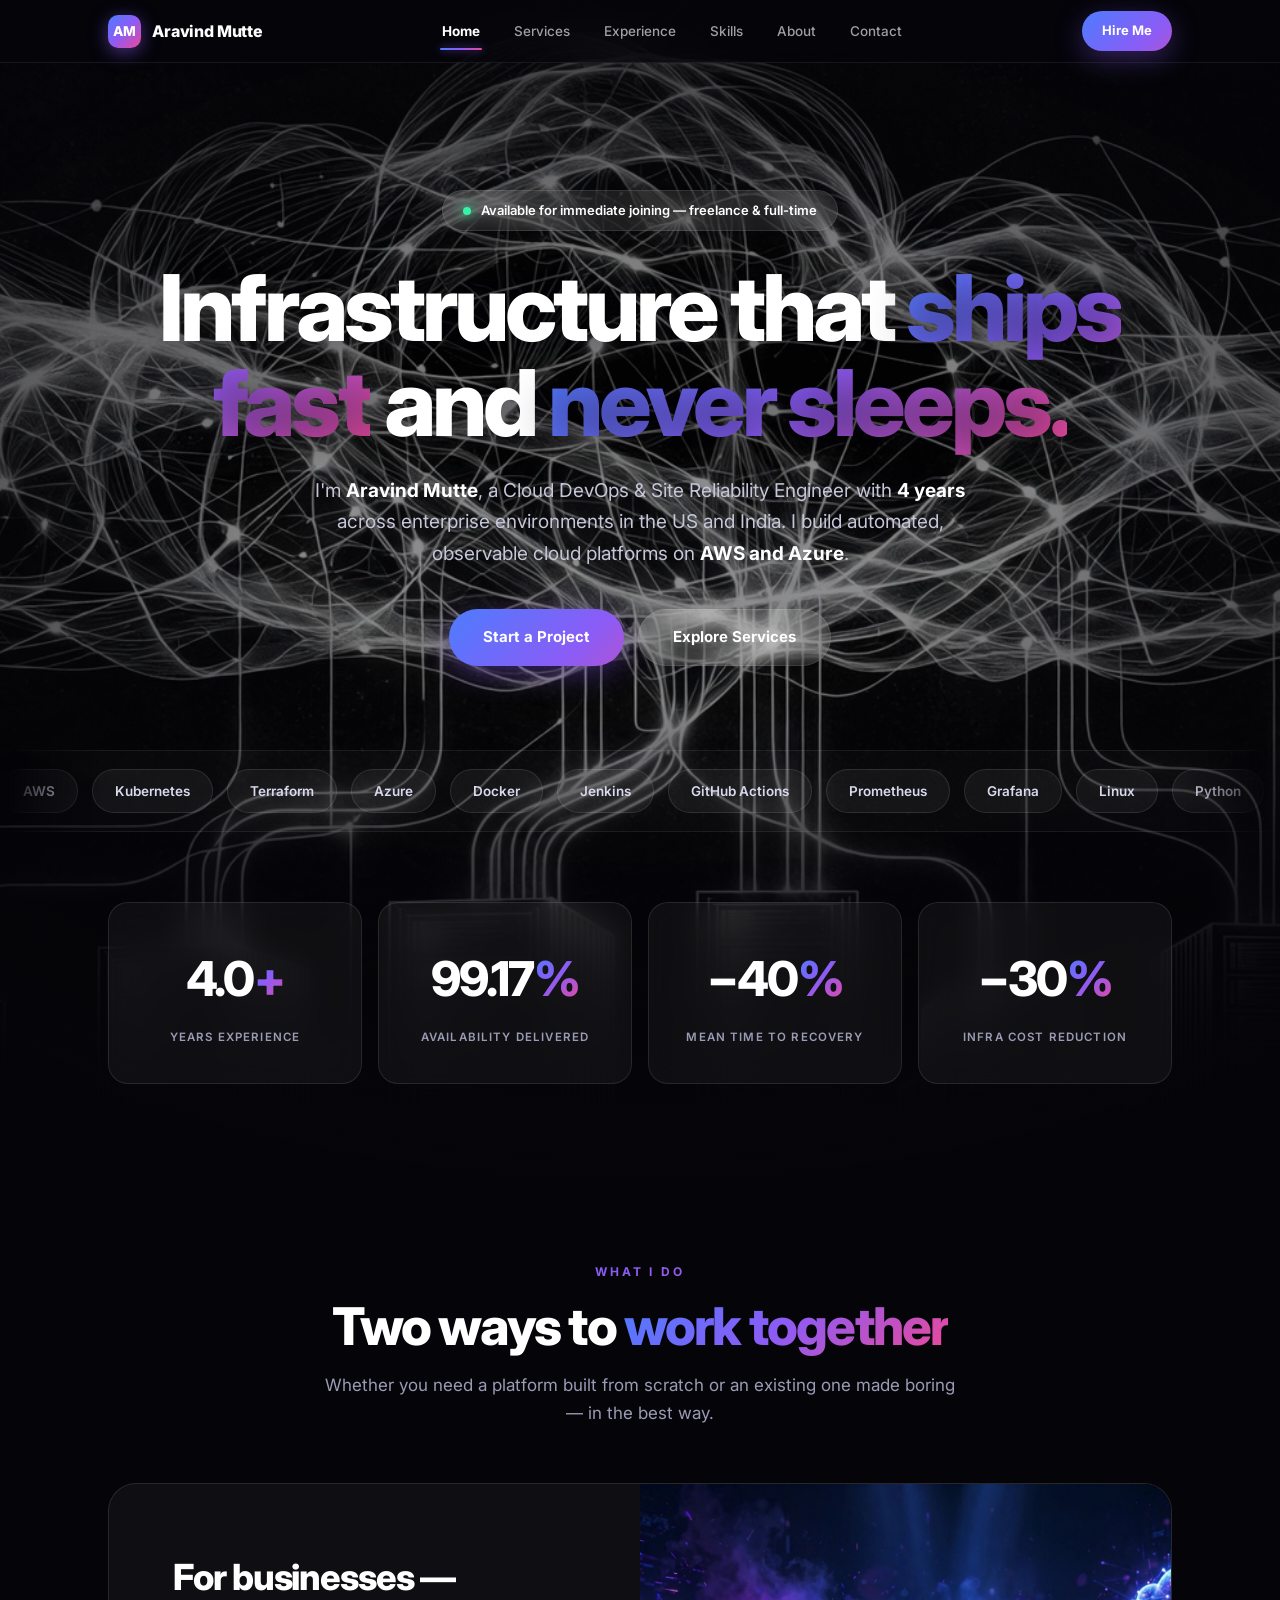
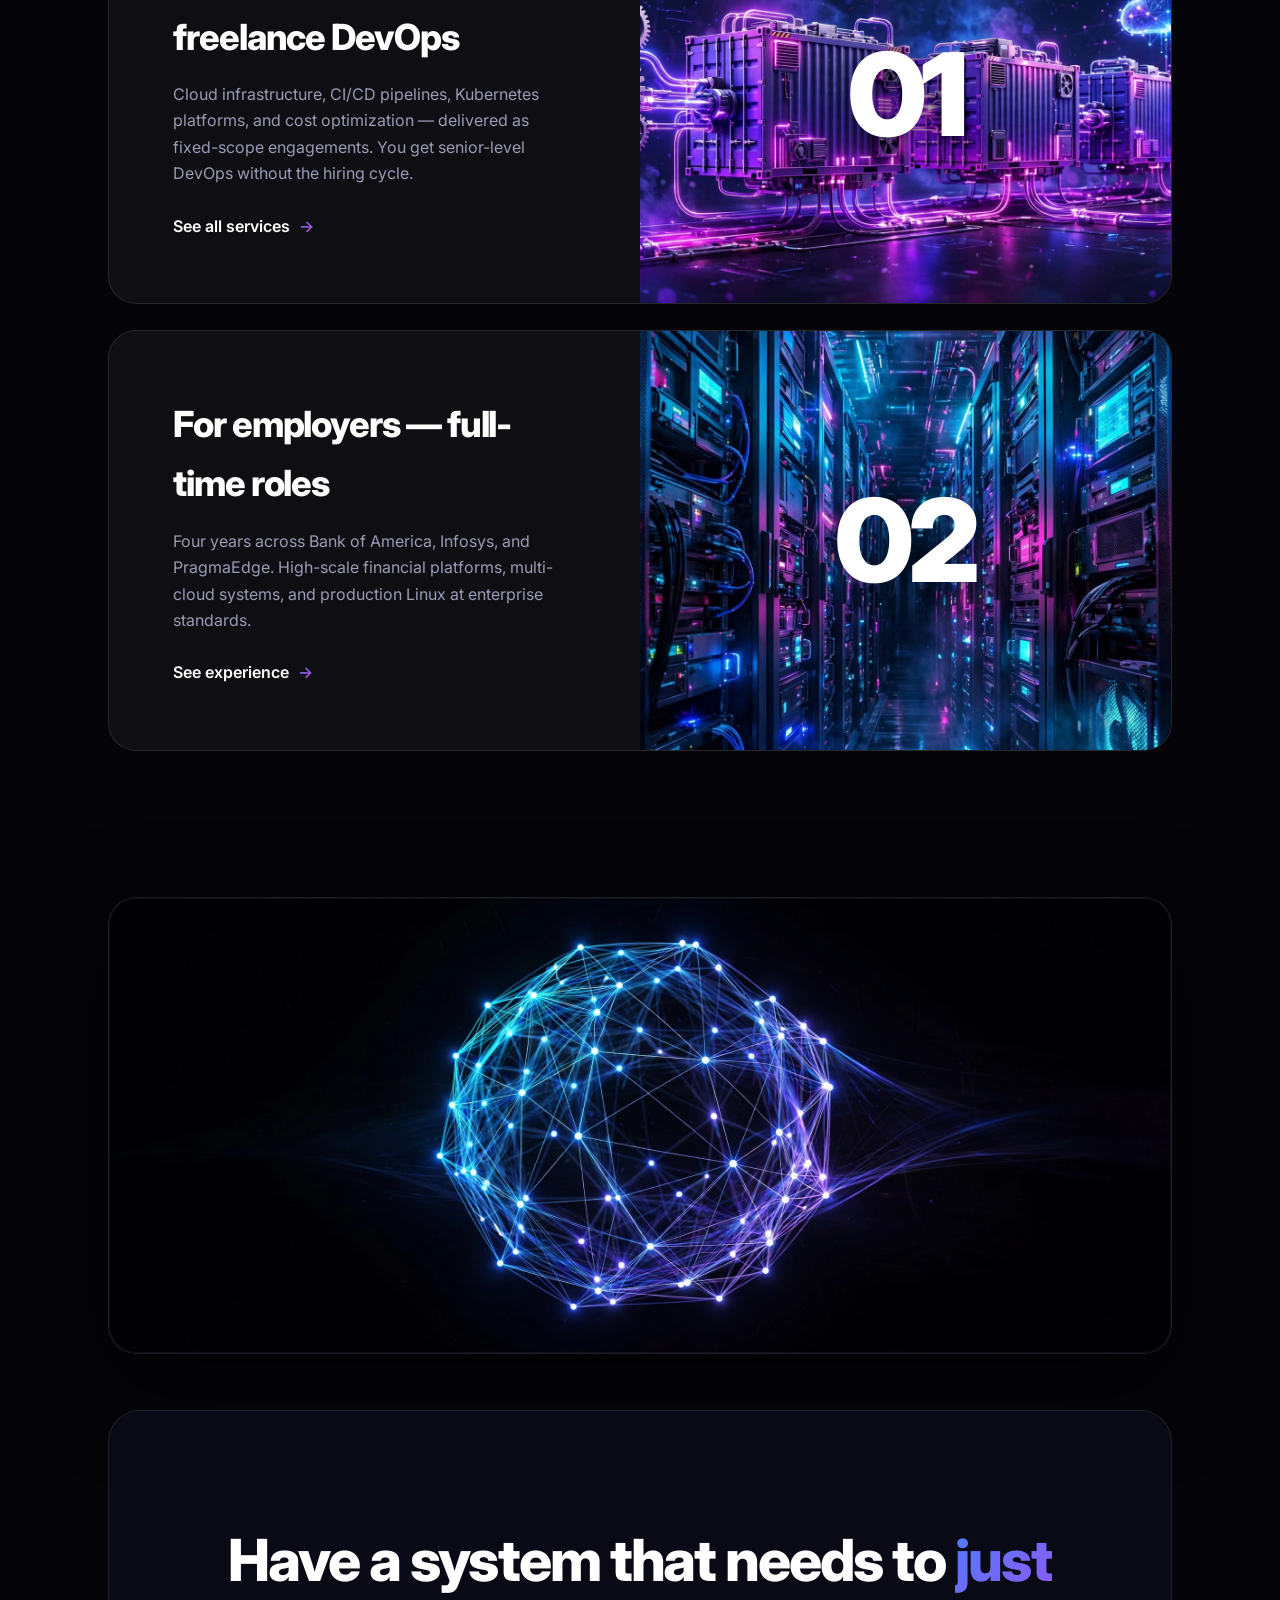
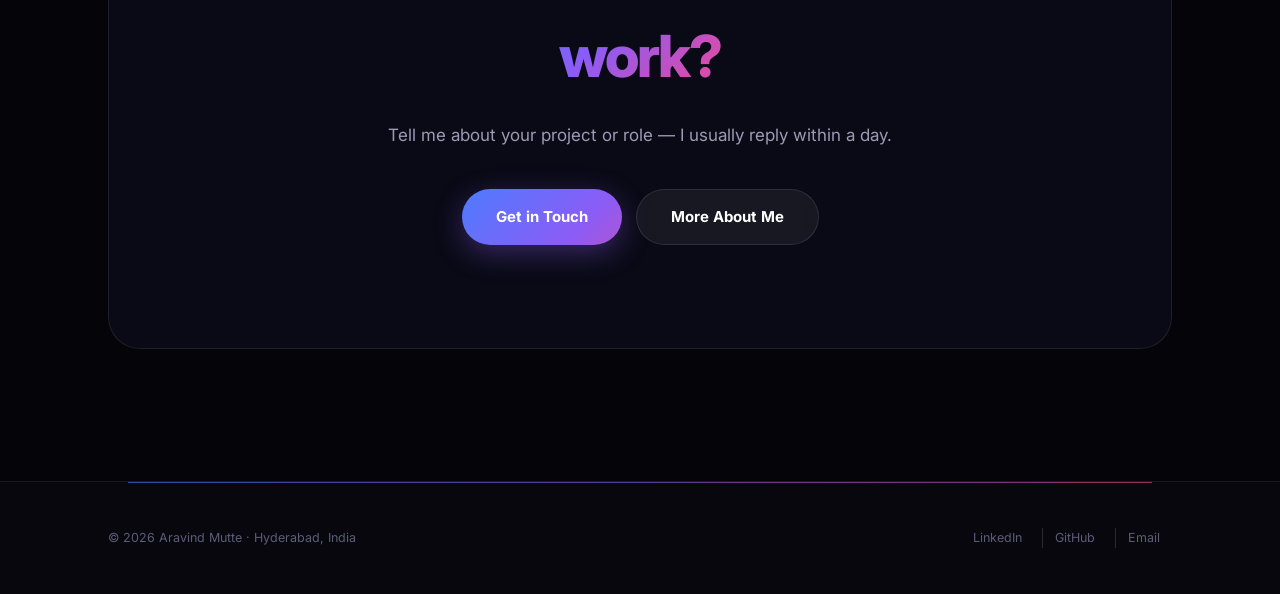
==== commit 99fec51b: "Mono redesign (black & white, Apple x vucko): index.html" ====
--- a/index.html
+++ b/index.html
@@ -5,6 +5,9 @@
 <meta name="viewport" content="width=device-width, initial-scale=1.0">
 <title>Aravind Mutte — Cloud DevOps & SRE Engineer</title>
 <meta name="description" content="Aravind Mutte — Cloud DevOps & Site Reliability Engineer (AWS, Azure, Kubernetes, Terraform), Hyderabad, India. Available for freelance projects and full-time roles.">
+<link rel="preconnect" href="https://fonts.googleapis.com">
+<link rel="preconnect" href="https://fonts.gstatic.com" crossorigin>
+<link href="https://fonts.googleapis.com/css2?family=Inter:wght@400;500;600;700&family=Inter+Tight:wght@600;700;800&display=swap" rel="stylesheet">
 <link rel="stylesheet" href="styles.css">
 </head>
 <body>
@@ -31,8 +34,6 @@
     <source src="img/hero-loop.mp4" type="video/mp4">
   </video>
   <div class="hero-veil"></div>
-  <div class="orb" style="width:420px;height:420px;top:-120px;left:-120px;background:#4d7cfe"></div>
-  <div class="orb" style="width:380px;height:380px;top:10%;right:-140px;background:#ec4899;animation-delay:-6s"></div>
 
   <header class="home-hero">
     <div class="wrap">
@@ -95,7 +96,7 @@
   <div class="wrap">
     <div class="poster reveal-scale" data-parallax>
       <img src="img/contact-neon.jpg" alt="Vibrant network of glowing connections forming a sphere" loading="lazy">
-      <div class="glow"></div>
+      
     </div>
   </div>
 </section>
@@ -103,7 +104,7 @@
 <section class="block" style="padding-top:0">
   <div class="wrap">
     <div class="cta-band reveal">
-      <div class="mesh"></div>
+      
       <h2>Have a system that needs to <span class="grad">just work?</span></h2>
       <p>Tell me about your project or role — I usually reply within a day.</p>
       <div class="cta-row">
--- a/styles.css
+++ b/styles.css
@@ -1,240 +1,333 @@
-@import url('https://fonts.googleapis.com/css2?family=Inter:wght@400;500;600;700;800&display=swap');
-
-/* Aravind Mutte — Apple-inspired monochrome.
-   Type: Inter (neo-grotesque, in the spirit of Suisse International).
-   Chrome: black header (Apple store), white page, light-gray footer. Nothing else. */
+@import url('https://fonts.googleapis.com/css2?family=Inter:wght@400;500;600;700;800;900&display=swap');
+
+/* Aravind Mutte — neon dark edition.
+   Deep-space black, electric gradients, glass surfaces, cinematic motion. */
 :root{
-  --bg:#ffffff;
-  --ink:#000000;
-  --text:#1d1d1f;
-  --muted:#888a8b;
-  --faint:#aeaeb2;
-  --surface:#f5f5f7;
-  --surface2:#eeeeee;
-  --border:#d8d8d8;
-  --border-soft:#e2e3e6;
+  --bg:#050509;
+  --bg2:#0a0a15;
+  --ink:#f4f4fa;
+  --text:#d9d9e6;
+  --muted:#9b9bb5;
+  --faint:#5c5c78;
+  --glass:rgba(255,255,255,.045);
+  --glass-brd:rgba(255,255,255,.10);
+  --g1:#4d7cfe;
+  --g2:#8b5cf6;
+  --g3:#ec4899;
+  --g4:#22d3ee;
+  --grad:linear-gradient(135deg,var(--g1),var(--g2) 48%,var(--g3));
   --radius:20px;
   --font:'Inter',-apple-system,BlinkMacSystemFont,'Segoe UI',Roboto,Helvetica,Arial,sans-serif;
   --ease:cubic-bezier(.2,.7,.2,1);
+  --spring:cubic-bezier(.34,1.45,.4,1);
 }
 *{margin:0;padding:0;box-sizing:border-box}
 html{scroll-behavior:smooth;-webkit-text-size-adjust:100%}
 body{background:var(--bg);color:var(--text);font-family:var(--font);line-height:1.65;
   -webkit-font-smoothing:antialiased;text-rendering:optimizeLegibility;overflow-x:hidden;
-  animation:pageIn .55s var(--ease) both}
-body.page-exit{animation:none;opacity:0;transform:translateY(14px);transition:opacity .3s ease,transform .3s ease}
-@keyframes pageIn{from{opacity:0;transform:translateY(14px)}to{opacity:1;transform:none}}
-::selection{background:#000;color:#fff}
+  animation:pageIn .6s var(--ease) both}
+body.page-exit{animation:none;opacity:0;transform:translateY(16px) scale(.995);transition:opacity .32s ease,transform .32s ease}
+@keyframes pageIn{from{opacity:0;transform:translateY(16px)}to{opacity:1;transform:none}}
+::selection{background:var(--g2);color:#fff}
+::-webkit-scrollbar{width:10px}
+::-webkit-scrollbar-track{background:#07070d}
+::-webkit-scrollbar-thumb{background:linear-gradient(var(--g1),var(--g3));border-radius:8px}
 a{color:inherit;text-decoration:none}
 .wrap{max-width:1120px;margin:0 auto;padding:0 28px}
 .mono{font-family:ui-monospace,SFMono-Regular,Menlo,Consolas,monospace}
 img{max-width:100%}
-
-/* ---------- nav: black frosted bar (Apple store) ---------- */
+.grad{background:var(--grad);-webkit-background-clip:text;background-clip:text;color:transparent}
+
+/* scroll progress */
+#progress{position:fixed;top:0;left:0;height:3px;width:0;z-index:200;background:var(--grad);box-shadow:0 0 12px rgba(139,92,246,.8)}
+
+/* ---------- nav ---------- */
 nav{position:fixed;top:0;left:0;right:0;z-index:100;
-  background:rgba(0,0,0,.84);backdrop-filter:saturate(180%) blur(20px);-webkit-backdrop-filter:saturate(180%) blur(20px);
-  border-bottom:1px solid rgba(255,255,255,.09)}
-.nav-inner{display:flex;align-items:center;justify-content:space-between;height:60px}
-.brand{display:flex;align-items:center;gap:10px;font-weight:700;font-size:16px;letter-spacing:-.01em;color:#fff}
-.brand-mark{width:32px;height:32px;background:#fff;color:#000;border-radius:9px;display:grid;place-items:center;font-weight:800;font-size:13.5px;letter-spacing:.02em;transition:transform .25s var(--ease)}
-.brand:hover .brand-mark{transform:rotate(-8deg) scale(1.06)}
-.nav-links{display:flex;align-items:center;gap:30px;font-size:13.5px;font-weight:400}
-.nav-links a{color:rgba(255,255,255,.72);padding:6px 2px;position:relative;transition:color .25s}
-.nav-links a::after{content:"";position:absolute;left:0;right:100%;bottom:0;height:1.5px;background:#fff;transition:right .3s var(--ease)}
+  background:rgba(5,5,10,.72);backdrop-filter:saturate(180%) blur(22px);-webkit-backdrop-filter:saturate(180%) blur(22px);
+  border-bottom:1px solid rgba(255,255,255,.07)}
+.nav-inner{display:flex;align-items:center;justify-content:space-between;height:62px}
+.brand{display:flex;align-items:center;gap:11px;font-weight:800;font-size:16px;letter-spacing:-.01em;color:#fff}
+.brand-mark{width:33px;height:33px;background:var(--grad);color:#fff;border-radius:10px;display:grid;place-items:center;
+  font-weight:800;font-size:13.5px;box-shadow:0 4px 18px rgba(139,92,246,.5);transition:transform .3s var(--spring)}
+.brand:hover .brand-mark{transform:rotate(-10deg) scale(1.1)}
+.nav-links{display:flex;align-items:center;gap:30px;font-size:13.5px}
+.nav-links a{color:rgba(255,255,255,.62);padding:6px 2px;position:relative;transition:color .25s;font-weight:500}
+.nav-links a::after{content:"";position:absolute;left:0;right:100%;bottom:-2px;height:2px;border-radius:2px;background:var(--grad);transition:right .32s var(--ease);box-shadow:0 0 8px rgba(139,92,246,.8)}
 .nav-links a:hover{color:#fff}
 .nav-links a:hover::after{right:0}
-.nav-links a.active{color:#fff;font-weight:600}
+.nav-links a.active{color:#fff;font-weight:700}
 .nav-links a.active::after{right:0}
 
-/* ---------- buttons: pill, shine sweep, springy lift ---------- */
+/* ---------- buttons ---------- */
 .btn{position:relative;overflow:hidden;display:inline-flex;align-items:center;justify-content:center;gap:9px;
-  padding:14px 32px;border-radius:999px;font-weight:600;font-size:15px;font-family:inherit;cursor:pointer;
-  border:1px solid #000;background:#000;color:#fff;white-space:nowrap;
-  transition:transform .3s cubic-bezier(.34,1.4,.4,1),box-shadow .3s var(--ease),background .3s,color .3s,border-color .3s}
+  padding:15px 34px;border-radius:999px;font-weight:700;font-size:15px;font-family:inherit;cursor:pointer;border:0;
+  background:var(--grad);background-size:150% 150%;color:#fff;white-space:nowrap;
+  box-shadow:0 8px 28px rgba(139,92,246,.35);
+  transition:transform .32s var(--spring),box-shadow .32s var(--ease),background-position .5s var(--ease),filter .3s}
 .btn::after{content:"";position:absolute;top:0;left:-70%;width:45%;height:100%;
-  background:linear-gradient(100deg,transparent,rgba(255,255,255,.35),transparent);
+  background:linear-gradient(100deg,transparent,rgba(255,255,255,.45),transparent);
   transform:skewX(-20deg);transition:left .65s var(--ease);pointer-events:none}
-.btn:hover{transform:translateY(-2px) scale(1.03);box-shadow:0 14px 30px rgba(0,0,0,.22)}
+.btn:hover{transform:translateY(-3px) scale(1.04);box-shadow:0 16px 42px rgba(139,92,246,.55);background-position:100% 50%}
 .btn:hover::after{left:135%}
-.btn:active{transform:translateY(0) scale(.99);box-shadow:0 4px 12px rgba(0,0,0,.15)}
-.btn-ghost{background:transparent;color:#000}
-.btn-ghost::after{background:linear-gradient(100deg,transparent,rgba(0,0,0,.08),transparent)}
-.btn-ghost:hover{background:#000;color:#fff}
-.btn-sm{padding:8px 18px;font-size:13px}
+.btn:active{transform:translateY(0) scale(.98)}
+.btn-ghost{background:rgba(255,255,255,.06);border:1px solid var(--glass-brd);box-shadow:none;color:#fff;backdrop-filter:blur(8px)}
+.btn-ghost::after{background:linear-gradient(100deg,transparent,rgba(255,255,255,.18),transparent)}
+.btn-ghost:hover{background:rgba(255,255,255,.12);box-shadow:0 12px 32px rgba(0,0,0,.5);border-color:rgba(255,255,255,.25)}
+.btn-sm{padding:9px 20px;font-size:13px}
+.btn:disabled{opacity:.6;cursor:wait;transform:none}
 .hamburger{display:none;background:none;border:0;cursor:pointer;padding:10px}
-.hamburger span{display:block;width:22px;height:1.5px;background:#fff;margin:5px 0;border-radius:2px;transition:.3s var(--ease)}
-.hamburger.open span:nth-child(1){transform:translateY(6.5px) rotate(45deg)}
+.hamburger span{display:block;width:22px;height:2px;background:#fff;margin:5px 0;border-radius:2px;transition:.3s var(--ease)}
+.hamburger.open span:nth-child(1){transform:translateY(7px) rotate(45deg)}
 .hamburger.open span:nth-child(2){opacity:0;transform:scaleX(0)}
-.hamburger.open span:nth-child(3){transform:translateY(-6.5px) rotate(-45deg)}
+.hamburger.open span:nth-child(3){transform:translateY(-7px) rotate(-45deg)}
 @media(max-width:900px){
-  .nav-links{position:fixed;top:60px;left:0;right:0;flex-direction:column;align-items:stretch;gap:0;
-    background:rgba(0,0,0,.97);backdrop-filter:blur(20px);border-bottom:1px solid rgba(255,255,255,.1);
-    padding:8px 28px 24px;display:none;transform:translateY(-8px);opacity:0;transition:opacity .3s var(--ease),transform .3s var(--ease)}
-  .nav-links.open{display:flex;opacity:1;transform:none}
-  .nav-links a{padding:15px 0;border-bottom:1px solid rgba(255,255,255,.08);font-size:16px;color:rgba(255,255,255,.85);opacity:1;transform:translateX(-6px);transition:color .25s,transform .3s var(--ease)}
-  .nav-links.open a{transform:none}
+  .nav-links{position:fixed;top:62px;left:0;right:0;flex-direction:column;align-items:stretch;gap:0;
+    background:rgba(5,5,12,.97);backdrop-filter:blur(24px);border-bottom:1px solid rgba(255,255,255,.08);
+    padding:8px 28px 26px;display:none}
+  .nav-links.open{display:flex;animation:menuDrop .35s var(--ease)}
+  @keyframes menuDrop{from{opacity:0;transform:translateY(-12px)}to{opacity:1;transform:none}}
+  .nav-links a{padding:15px 0;border-bottom:1px solid rgba(255,255,255,.07);font-size:16px;opacity:0;transform:translateX(-14px);animation:linkIn .4s var(--ease) forwards}
+  .nav-links a:nth-child(1){animation-delay:.05s}.nav-links a:nth-child(2){animation-delay:.1s}
+  .nav-links a:nth-child(3){animation-delay:.15s}.nav-links a:nth-child(4){animation-delay:.2s}
+  .nav-links a:nth-child(5){animation-delay:.25s}.nav-links a:nth-child(6){animation-delay:.3s}
+  @keyframes linkIn{to{opacity:1;transform:none}}
   .nav-links a::after{display:none}
   .hamburger{display:block}
   .nav-cta{display:none}
 }
 
-/* ---------- posters & images ---------- */
-.poster{border-radius:28px;overflow:hidden;box-shadow:0 30px 80px rgba(0,0,0,.16);background:#000}
-.poster img{display:block;width:100%;height:auto;transform:scale(1.002);transition:transform 1.4s var(--ease),filter 1.4s var(--ease)}
-.poster:hover img{transform:scale(1.045)}
+/* ---------- orbs / ambient ---------- */
+.orb{position:absolute;border-radius:50%;filter:blur(90px);opacity:.5;pointer-events:none;animation:drift 14s ease-in-out infinite alternate}
+@keyframes drift{from{transform:translate(0,0) scale(1)}to{transform:translate(60px,-40px) scale(1.15)}}
+
+/* ---------- hero with live video ---------- */
+.hero-stage{position:relative;overflow:hidden}
+.hero-video{position:absolute;inset:0;width:100%;height:100%;object-fit:cover;opacity:.55;pointer-events:none}
+.hero-veil{position:absolute;inset:0;background:radial-gradient(ellipse 90% 65% at 50% 38%,transparent 30%,rgba(5,5,9,.55) 68%,var(--bg) 100%),linear-gradient(180deg,rgba(5,5,9,.35),transparent 30%,transparent 62%,var(--bg) 98%);pointer-events:none}
+.home-hero{position:relative;padding:190px 0 90px;text-align:center}
+.status{display:inline-flex;align-items:center;gap:10px;font-size:13px;font-weight:600;color:#fff;
+  background:rgba(255,255,255,.07);border:1px solid var(--glass-brd);border-radius:999px;padding:9px 20px;margin-bottom:30px;
+  backdrop-filter:blur(10px);transition:transform .3s var(--spring),box-shadow .3s}
+.status:hover{transform:translateY(-2px);box-shadow:0 10px 30px rgba(139,92,246,.35)}
+.status .dot{width:8px;height:8px;border-radius:50%;background:#34f5a5;box-shadow:0 0 12px #34f5a5;animation:pulse 2s infinite}
+@keyframes pulse{0%,100%{opacity:1}50%{opacity:.3}}
+.home-hero h1{font-size:clamp(50px,7.6vw,92px);line-height:1.03;letter-spacing:-.045em;font-weight:800;color:#fff;margin-bottom:24px;text-shadow:0 4px 40px rgba(0,0,0,.5)}
+.home-hero .lead{font-size:clamp(16px,2vw,19px);color:#c6c6da;max-width:660px;margin:0 auto 40px}
+.home-hero .lead strong{color:#fff;font-weight:700}
+.hero-ctas{display:flex;gap:14px;justify-content:center;flex-wrap:wrap}
+
+/* ticker */
+.ticker{position:relative;overflow:hidden;border-top:1px solid rgba(255,255,255,.07);border-bottom:1px solid rgba(255,255,255,.07);
+  background:rgba(255,255,255,.02);padding:18px 0;margin-top:84px;
+  -webkit-mask-image:linear-gradient(90deg,transparent,#000 8%,#000 92%,transparent);
+  mask-image:linear-gradient(90deg,transparent,#000 8%,#000 92%,transparent)}
+.ticker-track{display:flex;gap:14px;width:max-content;animation:tick 30s linear infinite}
+.ticker:hover .ticker-track{animation-play-state:paused}
+@keyframes tick{to{transform:translateX(-50%)}}
+.tick-pill{font-size:13.5px;font-weight:600;color:#d9d9ee;white-space:nowrap;padding:10px 22px;border-radius:999px;
+  background:rgba(255,255,255,.05);border:1px solid var(--glass-brd);transition:all .25s}
+.tick-pill:hover{background:var(--grad);border-color:transparent;color:#fff;transform:translateY(-2px)}
+
+.hero-meta{display:grid;grid-template-columns:repeat(4,1fr);gap:16px;text-align:center;margin-top:70px}
+@media(max-width:720px){.hero-meta{grid-template-columns:repeat(2,1fr)}}
+.hm{background:var(--glass);border:1px solid var(--glass-brd);border-radius:var(--radius);padding:36px 16px;backdrop-filter:blur(12px);
+  transition:transform .35s var(--spring),box-shadow .35s,border-color .35s;position:relative;overflow:hidden}
+.hm::before{content:"";position:absolute;inset:0 0 auto 0;height:2px;background:var(--grad);opacity:0;transition:opacity .35s}
+.hm:hover{transform:translateY(-6px);box-shadow:0 24px 54px rgba(0,0,0,.5);border-color:rgba(139,92,246,.4)}
+.hm:hover::before{opacity:1}
+.hm .v{font-size:clamp(34px,4vw,48px);font-weight:800;letter-spacing:-.04em;color:#fff}
+.hm .v .suffix{background:var(--grad);-webkit-background-clip:text;background-clip:text;color:transparent}
+.hm .k{font-size:11.5px;color:var(--muted);margin-top:10px;letter-spacing:.1em;text-transform:uppercase;font-weight:600}
+
+/* ---------- posters ---------- */
+.poster{border-radius:28px;overflow:hidden;position:relative;background:#0a0a14;
+  box-shadow:0 30px 90px rgba(0,0,0,.6);border:1px solid rgba(255,255,255,.08)}
+.poster::after{content:"";position:absolute;inset:0;border-radius:28px;pointer-events:none;
+  box-shadow:inset 0 0 0 1px rgba(255,255,255,.06)}
+.poster img{display:block;width:100%;height:auto;transform:scale(1.002);transition:transform 1.5s var(--ease)}
+.poster:hover img{transform:scale(1.05)}
+.poster .glow{position:absolute;inset:auto -20% -35% -20%;height:60%;background:radial-gradient(ellipse at center,rgba(139,92,246,.35),transparent 70%);filter:blur(40px);pointer-events:none}
 .poster-band{margin-top:64px}
 .poster-band.tight{margin-top:0;margin-bottom:64px}
 .poster.tall img{height:min(62vh,560px);object-fit:cover;object-position:center}
-.poster figcaption,.poster-caption{font-size:12.5px;color:var(--muted);text-align:center;padding:14px 0 0;letter-spacing:.02em}
 
 /* ---------- page hero ---------- */
-.page-hero{padding:150px 0 48px;text-align:center}
+.page-hero{padding:158px 0 46px;text-align:center;position:relative;overflow:hidden}
 .eyebrow{display:inline-flex;align-items:center;gap:10px;font-size:12px;font-weight:700;letter-spacing:.22em;text-transform:uppercase;color:var(--muted);margin-bottom:18px}
-.eyebrow .n{display:inline-grid;place-items:center;width:26px;height:26px;border-radius:50%;background:#000;color:#fff;font-size:12px;letter-spacing:0}
-h1.hero-title{font-size:clamp(40px,5.6vw,64px);line-height:1.08;letter-spacing:-.035em;font-weight:700;color:#000;margin-bottom:18px}
-h1.hero-title .outline{color:#000;-webkit-text-stroke:0}
-.lead{font-size:clamp(16px,2vw,19px);color:#424245;max-width:640px;margin:0 auto}
-.lead strong{color:#000;font-weight:600}
-
-/* ---------- home hero ---------- */
-.home-hero{padding:168px 0 84px;text-align:center;position:relative}
-.status{display:inline-flex;align-items:center;gap:10px;font-size:13px;font-weight:500;color:#424245;background:var(--surface);border:1px solid var(--border-soft);border-radius:999px;padding:8px 18px;margin-bottom:28px;transition:transform .3s var(--ease),box-shadow .3s var(--ease)}
-.status:hover{transform:translateY(-2px);box-shadow:0 10px 24px rgba(0,0,0,.08)}
-.status .dot{width:8px;height:8px;border-radius:50%;background:#000;animation:pulse 2s infinite}
-@keyframes pulse{0%,100%{opacity:1}50%{opacity:.25}}
-.home-hero h1{font-size:clamp(48px,7.2vw,84px);line-height:1.04;letter-spacing:-.04em;font-weight:700;color:#000;margin-bottom:22px}
-.home-hero h1 .outline{color:#000;-webkit-text-stroke:0}
-.home-hero .lead{margin-bottom:36px}
-.hero-ctas{display:flex;gap:14px;justify-content:center;flex-wrap:wrap;margin-bottom:0}
-.link-arrow{display:inline-flex;align-items:center;gap:8px;font-weight:500;font-size:16px;color:#000;transition:gap .25s var(--ease)}
-.link-arrow:hover{gap:13px}
-.hero-meta{display:grid;grid-template-columns:repeat(4,1fr);gap:16px;text-align:center;margin-top:64px}
-@media(max-width:720px){.hero-meta{grid-template-columns:repeat(2,1fr)}}
-.hm{background:var(--surface);border-radius:var(--radius);padding:34px 16px;transition:transform .3s var(--ease),box-shadow .3s var(--ease)}
-.hm:hover{transform:translateY(-4px);box-shadow:0 16px 36px rgba(0,0,0,.08)}
-.hm .v{font-size:clamp(32px,4vw,46px);font-weight:700;letter-spacing:-.035em;color:#000}
-.hm .k{font-size:12px;color:var(--muted);margin-top:8px;letter-spacing:.08em;text-transform:uppercase;font-weight:500}
+.eyebrow .n{display:inline-grid;place-items:center;width:26px;height:26px;border-radius:50%;background:var(--grad);color:#fff;font-size:12px;letter-spacing:0;box-shadow:0 4px 14px rgba(139,92,246,.5)}
+h1.hero-title{font-size:clamp(42px,5.8vw,68px);line-height:1.06;letter-spacing:-.04em;font-weight:800;color:#fff;margin-bottom:18px}
+.lead{font-size:clamp(16px,2vw,19px);color:#b9b9cf;max-width:660px;margin:0 auto}
+.lead strong{color:#fff;font-weight:700}
 
 /* ---------- sections ---------- */
-section.block{padding:84px 0}
-.sec-label{font-size:12px;font-weight:700;letter-spacing:.22em;text-transform:uppercase;color:var(--muted);margin-bottom:14px;text-align:center}
-h2.sec-title{font-size:clamp(30px,4vw,48px);letter-spacing:-.032em;font-weight:700;line-height:1.12;color:#000;margin-bottom:14px;text-align:center}
-.sec-sub{color:#424245;font-size:17px;max-width:640px;margin:0 auto 52px;text-align:center}
+section.block{padding:88px 0;position:relative}
+.sec-label{font-size:12px;font-weight:700;letter-spacing:.24em;text-transform:uppercase;margin-bottom:16px;text-align:center;
+  background:var(--grad);-webkit-background-clip:text;background-clip:text;color:transparent}
+h2.sec-title{font-size:clamp(32px,4.2vw,52px);letter-spacing:-.035em;font-weight:800;line-height:1.1;color:#fff;margin-bottom:16px;text-align:center}
+.sec-sub{color:var(--muted);font-size:17px;max-width:640px;margin:0 auto 56px;text-align:center}
 
 /* ---------- cards ---------- */
 .grid2{display:grid;grid-template-columns:repeat(2,1fr);gap:20px}
 @media(max-width:800px){.grid2{grid-template-columns:1fr}}
-.card{background:#fff;border:1px solid var(--border-soft);border-radius:var(--radius);padding:40px;
-  transition:transform .35s var(--ease),box-shadow .35s var(--ease),border-color .35s}
-.card:hover{transform:translateY(-6px);box-shadow:0 28px 64px rgba(0,0,0,.10);border-color:var(--border)}
-.card .num{font-size:13px;color:var(--faint);letter-spacing:.18em;margin-bottom:20px;display:block;font-weight:600}
-.card h3{font-size:22px;font-weight:700;letter-spacing:-.02em;color:#000;margin-bottom:10px}
-.card p{color:#424245;font-size:15.5px;margin-bottom:20px}
-.check{display:flex;gap:11px;align-items:flex-start;font-size:14.5px;color:#424245;margin-bottom:10px}
-.check svg{width:16px;height:16px;stroke:#000;fill:none;stroke-width:2.4;stroke-linecap:round;stroke-linejoin:round;flex-shrink:0;margin-top:5px}
-.iconbox{width:54px;height:54px;border-radius:16px;display:grid;place-items:center;margin-bottom:24px;background:#000;transition:transform .3s cubic-bezier(.34,1.4,.4,1)}
-.card:hover .iconbox{transform:scale(1.08) rotate(-6deg)}
+.card{background:var(--glass);border:1px solid var(--glass-brd);border-radius:var(--radius);padding:42px;backdrop-filter:blur(14px);
+  transition:transform .4s var(--spring),box-shadow .4s,border-color .4s;position:relative;overflow:hidden;will-change:transform}
+.card::before{content:"";position:absolute;inset:0;background:radial-gradient(600px 200px at var(--mx,50%) var(--my,0%),rgba(139,92,246,.14),transparent 60%);opacity:0;transition:opacity .4s;pointer-events:none}
+.card:hover::before{opacity:1}
+.card:hover{box-shadow:0 30px 70px rgba(0,0,0,.55);border-color:rgba(139,92,246,.35)}
+.card .num{font-size:13px;color:var(--faint);letter-spacing:.2em;margin-bottom:22px;display:block;font-weight:700}
+.card h3{font-size:22px;font-weight:700;letter-spacing:-.02em;color:#fff;margin-bottom:10px}
+.card p{color:var(--muted);font-size:15.5px;margin-bottom:22px}
+.check{display:flex;gap:11px;align-items:flex-start;font-size:14.5px;color:#c9c9dd;margin-bottom:11px}
+.check svg{width:16px;height:16px;stroke:#34f5a5;fill:none;stroke-width:2.6;stroke-linecap:round;stroke-linejoin:round;flex-shrink:0;margin-top:5px;filter:drop-shadow(0 0 6px rgba(52,245,165,.6))}
+.iconbox{width:56px;height:56px;border-radius:17px;display:grid;place-items:center;margin-bottom:26px;background:var(--grad);
+  box-shadow:0 10px 28px rgba(139,92,246,.45);transition:transform .35s var(--spring)}
+.card:hover .iconbox{transform:scale(1.1) rotate(-8deg)}
 .iconbox svg{width:26px;height:26px;stroke:#fff;fill:none;stroke-width:1.7;stroke-linecap:round;stroke-linejoin:round}
 
 /* home feature panels */
-.feature{display:grid;grid-template-columns:1fr 1fr;border-radius:28px;overflow:hidden;margin-bottom:24px;background:var(--surface);transition:box-shadow .4s var(--ease),transform .4s var(--ease)}
-.feature:hover{box-shadow:0 30px 70px rgba(0,0,0,.10);transform:translateY(-4px)}
-.feature>div{padding:clamp(36px,5vw,64px)}
-.feature .f-copy h3{font-size:clamp(24px,3vw,34px);font-weight:700;letter-spacing:-.03em;color:#000;margin-bottom:14px}
-.feature .f-copy p{color:#424245;font-size:16px;margin-bottom:24px;max-width:420px}
-.feature .f-visual{background:#000;display:flex;align-items:center;justify-content:center;min-height:300px;overflow:hidden;position:relative}
-.feature .f-visual img{position:absolute;inset:0;width:100%;height:100%;object-fit:cover;opacity:.9;transition:transform 1.4s var(--ease),opacity .6s}
-.feature:hover .f-visual img{transform:scale(1.06)}
-.feature .f-visual .big{position:relative;font-size:clamp(72px,9vw,130px);font-weight:800;letter-spacing:-.05em;color:#fff;mix-blend-mode:overlay}
-@media(max-width:760px){.feature{grid-template-columns:1fr}.feature .f-visual{min-height:200px}}
+.feature{display:grid;grid-template-columns:1fr 1fr;border-radius:28px;overflow:hidden;margin-bottom:26px;
+  background:var(--glass);border:1px solid var(--glass-brd);backdrop-filter:blur(14px);
+  transition:box-shadow .45s,transform .45s var(--spring),border-color .45s}
+.feature:hover{box-shadow:0 34px 80px rgba(0,0,0,.6);transform:translateY(-5px);border-color:rgba(139,92,246,.3)}
+.feature>div{padding:clamp(38px,5vw,66px)}
+.feature .f-copy h3{font-size:clamp(25px,3vw,36px);font-weight:800;letter-spacing:-.03em;color:#fff;margin-bottom:14px}
+.feature .f-copy p{color:var(--muted);font-size:16px;margin-bottom:26px;max-width:420px}
+.feature .f-visual{position:relative;display:flex;align-items:center;justify-content:center;min-height:320px;overflow:hidden;background:#07070f}
+.feature .f-visual img{position:absolute;inset:0;width:100%;height:100%;object-fit:cover;transition:transform 1.6s var(--ease)}
+.feature:hover .f-visual img{transform:scale(1.07)}
+.feature .f-visual .big{position:relative;font-size:clamp(76px,9vw,134px);font-weight:900;letter-spacing:-.05em;color:#fff;text-shadow:0 6px 44px rgba(0,0,0,.7)}
+@media(max-width:760px){.feature{grid-template-columns:1fr}.feature .f-visual{min-height:210px}}
+.link-arrow{display:inline-flex;align-items:center;gap:9px;font-weight:600;font-size:16px;color:#fff;transition:gap .28s var(--ease)}
+.link-arrow .arr{transition:transform .28s var(--ease);background:var(--grad);-webkit-background-clip:text;background-clip:text;color:transparent}
+.link-arrow:hover{gap:14px}
 
 /* ---------- timeline ---------- */
 .timeline{position:relative;max-width:820px;margin:0 auto}
-.timeline::before{content:"";position:absolute;left:8px;top:10px;bottom:10px;width:2px;background:var(--border-soft)}
-.t-item{position:relative;padding:0 0 36px 48px}
+.timeline::before{content:"";position:absolute;left:8px;top:10px;bottom:10px;width:2px;background:linear-gradient(var(--g1),var(--g2),var(--g3));opacity:.5;border-radius:2px}
+.t-item{position:relative;padding:0 0 38px 50px}
 .t-item:last-child{padding-bottom:0}
-.t-item::before{content:"";position:absolute;left:2px;top:8px;width:14px;height:14px;border-radius:50%;background:#fff;border:2.5px solid #000;transition:transform .3s var(--ease)}
-.t-item:hover::before{transform:scale(1.25)}
-.t-card{background:#fff;border:1px solid var(--border-soft);border-radius:var(--radius);padding:34px;transition:box-shadow .35s var(--ease),transform .35s var(--ease)}
-.t-card:hover{box-shadow:0 22px 54px rgba(0,0,0,.09);transform:translateX(6px)}
+.t-item::before{content:"";position:absolute;left:1px;top:8px;width:16px;height:16px;border-radius:50%;
+  background:var(--bg);border:2.5px solid var(--g2);box-shadow:0 0 14px rgba(139,92,246,.7);transition:transform .3s var(--spring)}
+.t-item:hover::before{transform:scale(1.3)}
+.t-card{background:var(--glass);border:1px solid var(--glass-brd);border-radius:var(--radius);padding:36px;backdrop-filter:blur(14px);
+  transition:box-shadow .4s,transform .4s var(--spring),border-color .4s}
+.t-card:hover{box-shadow:0 26px 60px rgba(0,0,0,.55);transform:translateX(8px);border-color:rgba(139,92,246,.35)}
 .t-top{display:flex;justify-content:space-between;align-items:flex-start;gap:12px;flex-wrap:wrap;margin-bottom:6px}
-.t-top h3{font-size:20px;font-weight:700;color:#000;letter-spacing:-.01em}
-.t-date{font-size:12px;font-weight:600;color:#fff;background:#000;padding:6px 15px;border-radius:999px;white-space:nowrap;letter-spacing:.04em}
-.t-org{color:#424245;font-size:15px;font-weight:500}
+.t-top h3{font-size:20px;font-weight:700;color:#fff;letter-spacing:-.01em}
+.t-date{font-size:12px;font-weight:700;color:#fff;background:var(--grad);padding:7px 16px;border-radius:999px;white-space:nowrap;letter-spacing:.05em;box-shadow:0 4px 16px rgba(139,92,246,.4)}
+.t-org{color:#c9c9dd;font-size:15px;font-weight:600}
 .t-proj{font-size:13.5px;color:var(--muted);font-style:italic;margin:2px 0 16px}
 .t-card ul{list-style:none}
-.t-card li{position:relative;padding-left:26px;margin-bottom:10px;color:#333;font-size:15px}
-.t-card li::before{content:"—";position:absolute;left:0;color:#000;font-weight:700}
-.t-card li strong{color:#000;font-weight:600}
+.t-card li{position:relative;padding-left:28px;margin-bottom:11px;color:#b9b9cf;font-size:15px}
+.t-card li::before{content:"—";position:absolute;left:0;font-weight:800;background:var(--grad);-webkit-background-clip:text;background-clip:text;color:transparent}
+.t-card li strong{color:#fff;font-weight:700}
 
 /* ---------- skills ---------- */
 .skills-grid{display:grid;grid-template-columns:repeat(3,1fr);gap:20px}
 @media(max-width:900px){.skills-grid{grid-template-columns:repeat(2,1fr)}}
 @media(max-width:600px){.skills-grid{grid-template-columns:1fr}}
-.skill-cat{background:var(--surface);border-radius:var(--radius);padding:34px;transition:transform .35s var(--ease),box-shadow .35s var(--ease)}
-.skill-cat:hover{transform:translateY(-5px);box-shadow:0 20px 44px rgba(0,0,0,.08)}
-.skill-cat h4{font-size:12px;font-weight:700;letter-spacing:.2em;text-transform:uppercase;color:#000;margin-bottom:20px;padding-bottom:14px;border-bottom:1px solid var(--border-soft)}
+.skill-cat{background:var(--glass);border:1px solid var(--glass-brd);border-radius:var(--radius);padding:36px;backdrop-filter:blur(14px);
+  transition:transform .4s var(--spring),box-shadow .4s,border-color .4s}
+.skill-cat:hover{transform:translateY(-6px);box-shadow:0 24px 54px rgba(0,0,0,.55);border-color:rgba(139,92,246,.35)}
+.skill-cat h4{font-size:12px;font-weight:800;letter-spacing:.2em;text-transform:uppercase;margin-bottom:22px;padding-bottom:15px;border-bottom:1px solid rgba(255,255,255,.08);
+  background:var(--grad);-webkit-background-clip:text;background-clip:text;color:transparent}
 .chips{display:flex;flex-wrap:wrap;gap:9px}
-.chip{font-size:13.5px;font-weight:500;padding:8px 16px;border-radius:999px;background:#fff;border:1px solid var(--border-soft);color:#333;transition:all .25s var(--ease)}
-.chip:hover{border-color:#000;color:#000;transform:translateY(-2px);box-shadow:0 6px 14px rgba(0,0,0,.08)}
+.chip{font-size:13.5px;font-weight:600;padding:9px 17px;border-radius:999px;background:rgba(255,255,255,.05);
+  border:1px solid var(--glass-brd);color:#d5d5e8;transition:all .28s var(--spring)}
+.chip:hover{background:var(--grad);border-color:transparent;color:#fff;transform:translateY(-3px) scale(1.04);box-shadow:0 8px 20px rgba(139,92,246,.4)}
 
 /* ---------- about ---------- */
 .about-grid{display:grid;grid-template-columns:1.05fr .95fr;gap:64px;align-items:start}
 @media(max-width:900px){.about-grid{grid-template-columns:1fr}}
-.about-copy p{color:#424245;font-size:17px;margin-bottom:20px}
-.about-copy p strong{color:#000;font-weight:600}
-.cred{background:var(--surface);border-radius:var(--radius);padding:26px 28px;margin-bottom:14px;display:flex;gap:18px;align-items:flex-start;transition:transform .3s var(--ease),box-shadow .3s var(--ease)}
-.cred:hover{transform:translateX(6px);box-shadow:0 14px 30px rgba(0,0,0,.07)}
-.cred-ico{width:48px;height:48px;flex-shrink:0;border-radius:14px;display:grid;place-items:center;background:#000;transition:transform .3s cubic-bezier(.34,1.4,.4,1)}
-.cred:hover .cred-ico{transform:scale(1.1) rotate(-6deg)}
+.about-copy p{color:#b9b9cf;font-size:17px;margin-bottom:20px}
+.about-copy p strong{color:#fff;font-weight:700}
+.cred{background:var(--glass);border:1px solid var(--glass-brd);border-radius:var(--radius);padding:26px 28px;margin-bottom:14px;
+  display:flex;gap:18px;align-items:flex-start;backdrop-filter:blur(12px);transition:transform .35s var(--spring),box-shadow .35s,border-color .35s}
+.cred:hover{transform:translateX(8px);box-shadow:0 18px 40px rgba(0,0,0,.5);border-color:rgba(139,92,246,.35)}
+.cred-ico{width:50px;height:50px;flex-shrink:0;border-radius:15px;display:grid;place-items:center;background:var(--grad);
+  box-shadow:0 8px 22px rgba(139,92,246,.45);transition:transform .35s var(--spring)}
+.cred:hover .cred-ico{transform:scale(1.12) rotate(-8deg)}
 .cred-ico svg{width:22px;height:22px;stroke:#fff;fill:none;stroke-width:1.7;stroke-linecap:round;stroke-linejoin:round}
-.cred h4{font-size:16px;font-weight:700;color:#000;margin-bottom:3px}
-.cred p{font-size:14px;color:#6e6e73}
+.cred h4{font-size:16px;font-weight:700;color:#fff;margin-bottom:3px}
+.cred p{font-size:14px;color:var(--muted)}
 
 /* ---------- contact ---------- */
 .contact-grid{display:grid;grid-template-columns:1fr 1fr;gap:16px;margin-bottom:16px}
 @media(max-width:700px){.contact-grid{grid-template-columns:1fr}}
-.method{display:flex;align-items:center;gap:16px;background:var(--surface);border-radius:var(--radius);padding:26px 28px;transition:transform .3s var(--ease),box-shadow .3s var(--ease)}
-.method:hover{transform:translateY(-4px);box-shadow:0 18px 40px rgba(0,0,0,.09)}
-.method svg{width:22px;height:22px;stroke:#000;fill:none;stroke-width:1.7;stroke-linecap:round;stroke-linejoin:round;flex-shrink:0;transition:transform .3s var(--ease)}
-.method:hover svg{transform:scale(1.15)}
-.method .ml{font-size:11px;color:var(--muted);letter-spacing:.16em;text-transform:uppercase;font-weight:600}
-.method .mv{font-size:16.5px;font-weight:700;color:#000}
-form.cform{background:var(--surface);border-radius:28px;padding:clamp(30px,5vw,56px);display:grid;gap:18px;margin-top:8px}
-.frow{display:grid;grid-template-columns:1fr 1fr;gap:18px}
+.method{display:flex;align-items:center;gap:16px;background:var(--glass);border:1px solid var(--glass-brd);border-radius:var(--radius);
+  padding:26px 28px;backdrop-filter:blur(12px);transition:transform .35s var(--spring),box-shadow .35s,border-color .35s}
+.method:hover{transform:translateY(-5px);box-shadow:0 20px 44px rgba(0,0,0,.5);border-color:rgba(139,92,246,.4)}
+.method svg{width:22px;height:22px;stroke:url(#mgrad);stroke:#8b5cf6;fill:none;stroke-width:1.7;stroke-linecap:round;stroke-linejoin:round;flex-shrink:0;transition:transform .3s var(--spring)}
+.method:hover svg{transform:scale(1.18)}
+.method .ml{font-size:11px;color:var(--muted);letter-spacing:.16em;text-transform:uppercase;font-weight:700}
+.method .mv{font-size:16.5px;font-weight:700;color:#fff}
+
+form.cform{background:var(--glass);border:1px solid var(--glass-brd);border-radius:28px;padding:clamp(30px,5vw,56px);
+  display:grid;gap:20px;margin-top:8px;backdrop-filter:blur(16px);position:relative;overflow:hidden}
+form.cform::before{content:"";position:absolute;inset:0 0 auto 0;height:3px;background:var(--grad)}
+.frow{display:grid;grid-template-columns:1fr 1fr;gap:20px}
 @media(max-width:600px){.frow{grid-template-columns:1fr}}
-.cform label{font-size:12px;font-weight:600;letter-spacing:.1em;text-transform:uppercase;color:var(--muted);display:block;margin-bottom:8px}
-.cform input,.cform textarea{background:#fff;border:1px solid var(--border);border-radius:14px;padding:15px 18px;color:#000;font-size:15.5px;font-family:inherit;width:100%;transition:border-color .25s,box-shadow .25s,transform .25s}
-.cform input:focus,.cform textarea:focus{outline:none;border-color:#000;box-shadow:0 0 0 4px rgba(0,0,0,.07)}
+.field label{font-size:11.5px;font-weight:700;letter-spacing:.12em;text-transform:uppercase;color:var(--muted);display:block;margin-bottom:9px}
+.cform input,.cform textarea,.cform select{background:rgba(255,255,255,.05);border:1px solid rgba(255,255,255,.12);border-radius:14px;
+  padding:16px 19px;color:#fff;font-size:15.5px;font-family:inherit;width:100%;transition:border-color .28s,box-shadow .28s,transform .28s}
+.cform select option{background:#0d0d17;color:#fff}
+.cform input::placeholder,.cform textarea::placeholder{color:var(--faint)}
+.cform input:focus,.cform textarea:focus,.cform select:focus{outline:none;border-color:var(--g2);
+  box-shadow:0 0 0 4px rgba(139,92,246,.18);transform:translateY(-1px)}
 .cform textarea{min-height:150px;resize:vertical}
-.cform .btn{justify-content:center}
-
-/* ---------- CTA band (black keynote) ---------- */
-.cta-band{border-radius:32px;padding:clamp(56px,8vw,100px) clamp(28px,6vw,72px);text-align:center;background:#000;color:#fff;position:relative;overflow:hidden}
-.cta-band h2{font-size:clamp(32px,5vw,56px);letter-spacing:-.032em;font-weight:700;margin-bottom:16px}
-.cta-band h2 .outline{color:#fff;-webkit-text-stroke:0}
-.cta-band p{color:#aeaeb2;font-size:17px;max-width:560px;margin:0 auto 38px}
-.cta-row{display:flex;gap:14px;justify-content:center;flex-wrap:wrap}
-.cta-band .btn{background:#fff;color:#000;border-color:#fff}
-.cta-band .btn::after{background:linear-gradient(100deg,transparent,rgba(0,0,0,.12),transparent)}
-.cta-band .btn:hover{box-shadow:0 14px 30px rgba(255,255,255,.18)}
-.cta-band .btn-ghost{color:#fff;border-color:rgba(255,255,255,.4);background:transparent}
-.cta-band .btn-ghost:hover{background:#fff;color:#000;border-color:#fff}
-
-/* ---------- footer: light gray (Apple) ---------- */
-footer{background:var(--surface);border-top:1px solid var(--border-soft);padding:44px 0;margin-top:40px;font-size:12.5px;color:#6e6e73}
+.cform .btn{justify-content:center;width:100%}
+.spinner{width:18px;height:18px;border:2.5px solid rgba(255,255,255,.35);border-top-color:#fff;border-radius:50%;animation:spin .7s linear infinite;display:none}
+.btn.loading .spinner{display:inline-block}
+@keyframes spin{to{transform:rotate(360deg)}}
+.form-status{display:none;border-radius:16px;padding:22px 24px;font-size:15px;line-height:1.6}
+.form-status.ok{display:block;background:rgba(52,245,165,.08);border:1px solid rgba(52,245,165,.3);color:#d8ffe9}
+.form-status.err{display:block;background:rgba(236,72,153,.08);border:1px solid rgba(236,72,153,.35);color:#ffd9e9}
+.form-status strong{color:#fff}
+.channel-row{display:flex;gap:12px;flex-wrap:wrap;margin-top:16px}
+.ch-btn{display:inline-flex;align-items:center;gap:9px;padding:12px 24px;border-radius:999px;font-weight:700;font-size:14px;
+  border:1px solid var(--glass-brd);background:rgba(255,255,255,.06);color:#fff;transition:all .3s var(--spring)}
+.ch-btn svg{width:17px;height:17px;fill:none;stroke:currentColor;stroke-width:1.8;stroke-linecap:round;stroke-linejoin:round}
+.ch-btn:hover{transform:translateY(-3px);box-shadow:0 12px 28px rgba(0,0,0,.45)}
+.ch-btn.wa:hover{background:#25d366;border-color:#25d366;color:#04240f}
+.ch-btn.sms:hover{background:var(--g4);border-color:var(--g4);color:#03252b}
+.ch-btn.mail:hover{background:var(--grad);border-color:transparent}
+.hp{position:absolute;left:-9999px;top:-9999px;opacity:0;height:0}
+
+/* ---------- CTA band ---------- */
+.cta-band{border-radius:32px;padding:clamp(60px,8vw,104px) clamp(28px,6vw,72px);text-align:center;position:relative;overflow:hidden;
+  background:#0a0a16;border:1px solid rgba(255,255,255,.09)}
+.cta-band .mesh{position:absolute;inset:0;pointer-events:none;
+  background:radial-gradient(500px 300px at 20% 20%,rgba(77,124,254,.35),transparent 70%),
+             radial-gradient(500px 320px at 80% 30%,rgba(236,72,153,.3),transparent 70%),
+             radial-gradient(600px 340px at 50% 100%,rgba(139,92,246,.35),transparent 70%);
+  animation:meshShift 12s ease-in-out infinite alternate}
+@keyframes meshShift{from{transform:scale(1) translate(0,0)}to{transform:scale(1.12) translate(-20px,14px)}}
+.cta-band h2{position:relative;font-size:clamp(34px,5vw,58px);letter-spacing:-.035em;font-weight:800;margin-bottom:16px;color:#fff}
+.cta-band p{position:relative;color:var(--muted);font-size:17px;max-width:560px;margin:0 auto 40px}
+.cta-row{position:relative;display:flex;gap:14px;justify-content:center;flex-wrap:wrap}
+
+/* ---------- footer ---------- */
+footer{background:#07070d;border-top:1px solid rgba(255,255,255,.07);padding:46px 0;margin-top:44px;font-size:12.5px;color:var(--faint);position:relative;overflow:hidden}
+footer::before{content:"";position:absolute;top:0;left:10%;right:10%;height:1px;background:var(--grad);opacity:.6}
 .foot-inner{display:flex;justify-content:space-between;align-items:center;gap:16px;flex-wrap:wrap}
 .foot-links{display:flex;gap:8px}
-.foot-links a{padding:0 12px;border-left:1px solid var(--border);transition:color .25s}
+.foot-links a{padding:0 12px;border-left:1px solid rgba(255,255,255,.14);transition:color .25s}
 .foot-links a:first-child{border-left:0;padding-left:0}
-.foot-links a:hover{color:#000;text-decoration:underline}
-
-/* ---------- reveal on scroll ---------- */
-.reveal{opacity:0;transform:translateY(26px);transition:opacity .8s var(--ease),transform .8s var(--ease)}
+.foot-links a:hover{color:#fff}
+
+/* ---------- reveal / motion ---------- */
+.reveal{opacity:0;transform:translateY(30px);transition:opacity .9s var(--ease),transform .9s var(--ease)}
 .reveal.in{opacity:1;transform:none}
-.reveal.d1{transition-delay:.08s}.reveal.d2{transition-delay:.16s}.reveal.d3{transition-delay:.24s}
+.reveal.d1{transition-delay:.09s}.reveal.d2{transition-delay:.18s}.reveal.d3{transition-delay:.27s}
+.reveal-l{opacity:0;transform:translateX(-36px);transition:opacity .9s var(--ease),transform .9s var(--ease)}
+.reveal-r{opacity:0;transform:translateX(36px);transition:opacity .9s var(--ease),transform .9s var(--ease)}
+.reveal-l.in,.reveal-r.in{opacity:1;transform:none}
+.reveal-scale{opacity:0;transform:scale(.92);transition:opacity 1s var(--ease),transform 1s var(--ease)}
+.reveal-scale.in{opacity:1;transform:scale(1)}
+[data-parallax]{transition:transform .2s linear;will-change:transform}
 @media(prefers-reduced-motion:reduce){
-  .reveal{opacity:1;transform:none;transition:none}
+  .reveal,.reveal-l,.reveal-r,.reveal-scale{opacity:1;transform:none;transition:none}
   body{animation:none}
-  .btn::after{display:none}
+  .btn::after,.ticker-track,.orb,.cta-band .mesh{display:none}
+  .hero-video{display:none}
 }
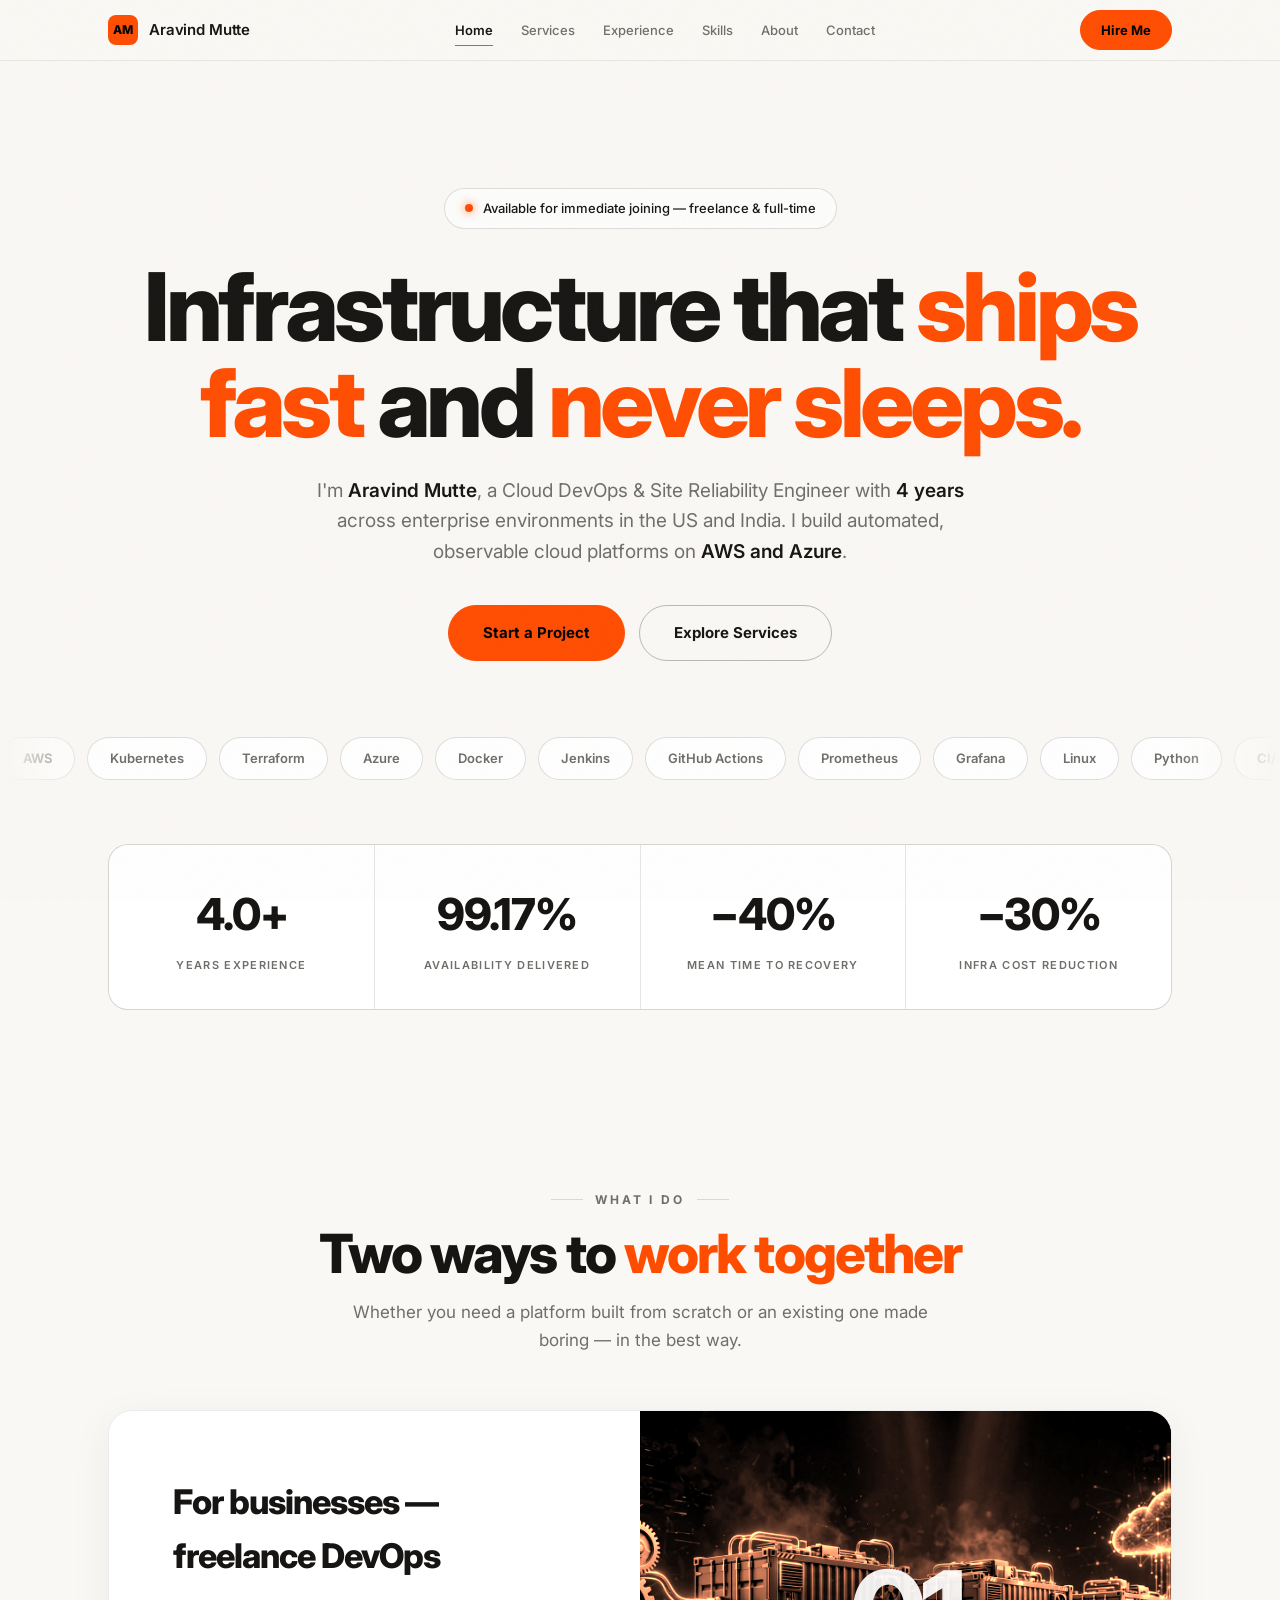
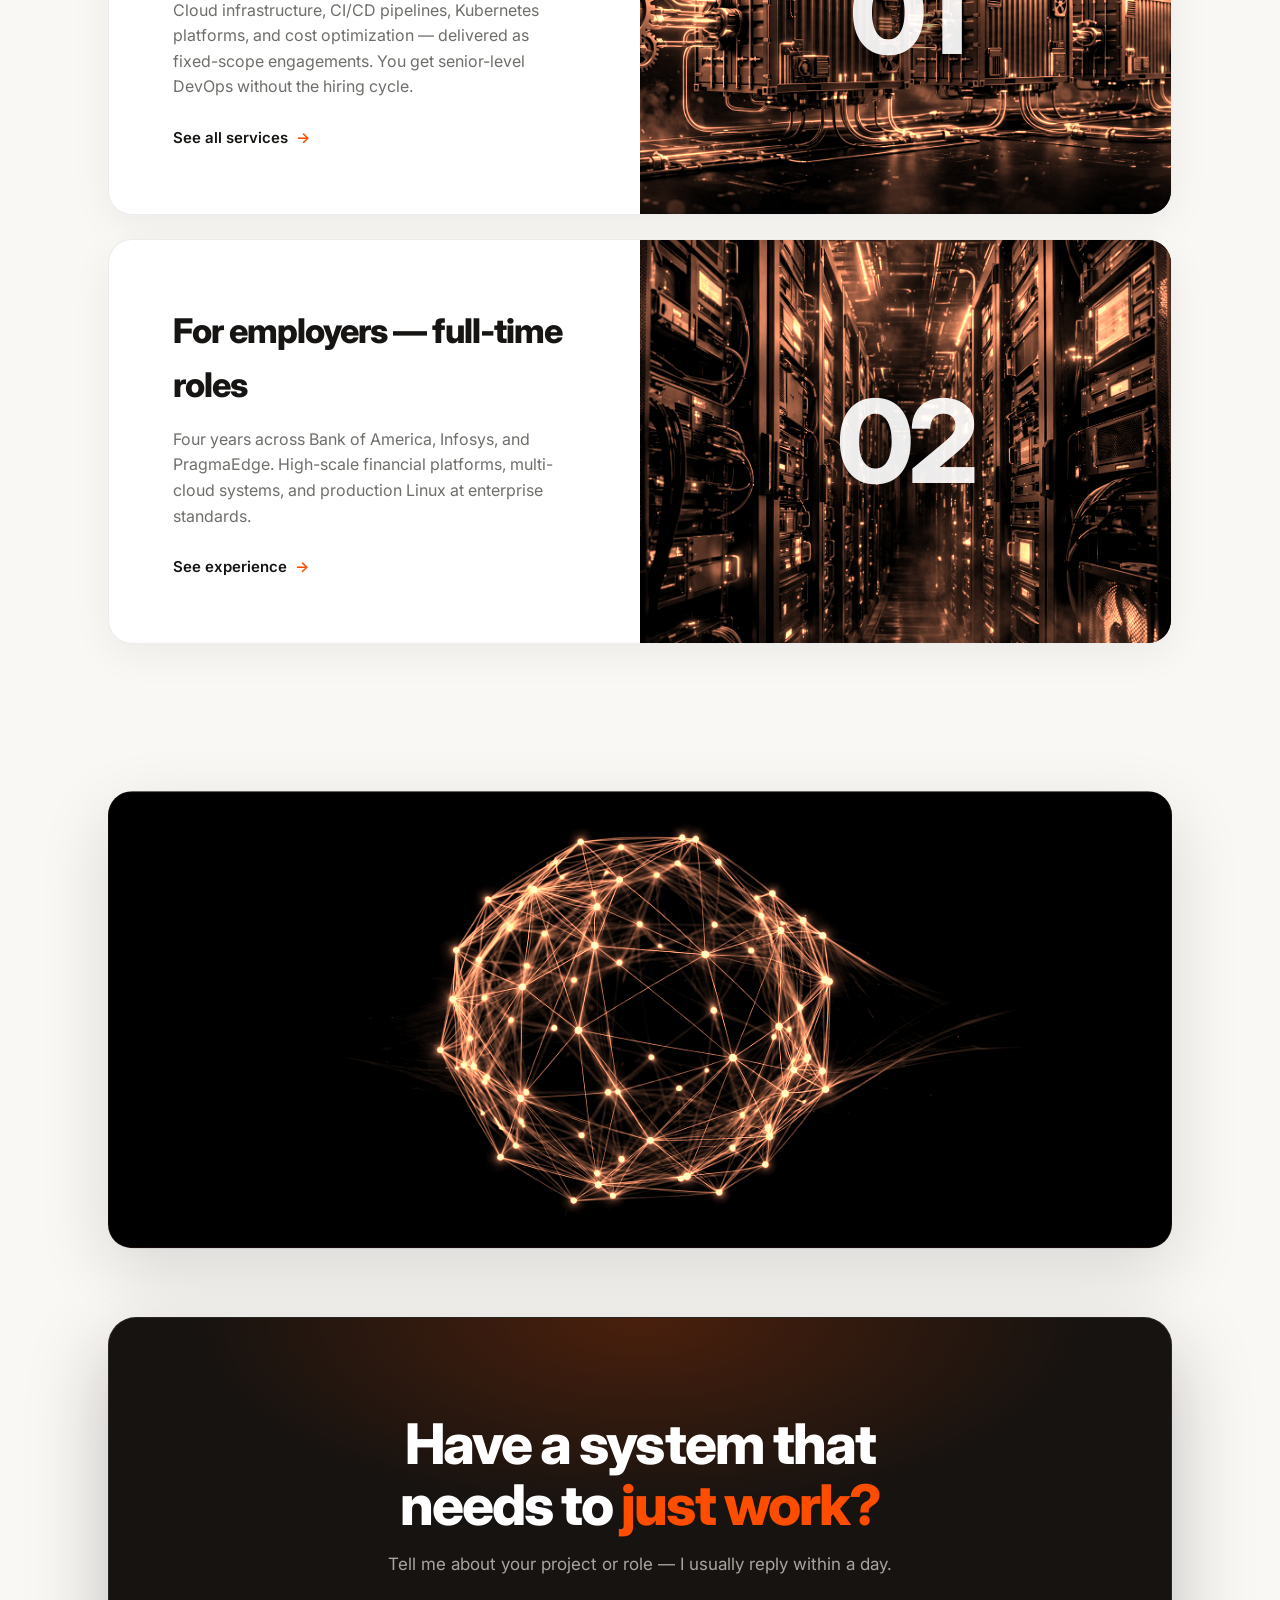
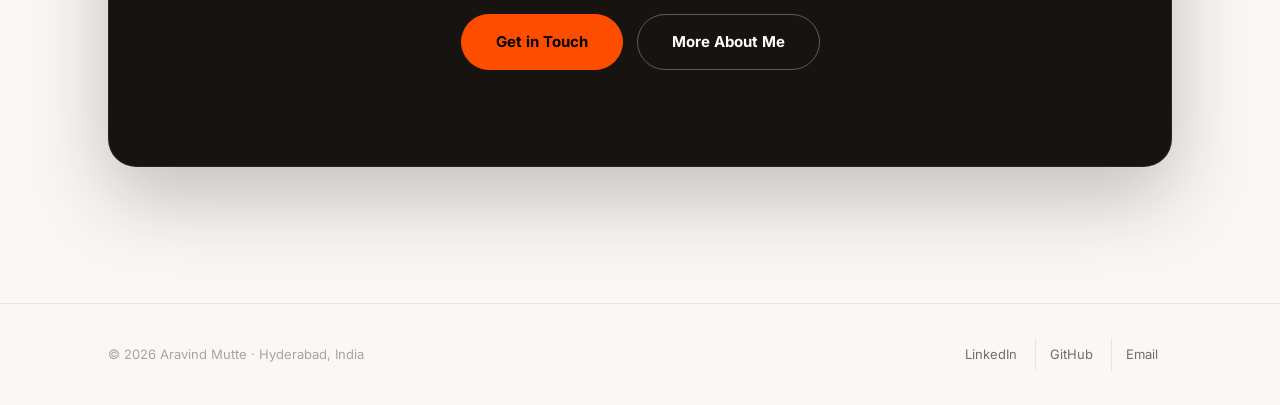
==== commit 9c85b845: "Light warm-white theme + orange accent: index.html" ====
--- a/index.html
+++ b/index.html
@@ -8,7 +8,7 @@
 <link rel="preconnect" href="https://fonts.googleapis.com">
 <link rel="preconnect" href="https://fonts.gstatic.com" crossorigin>
 <link href="https://fonts.googleapis.com/css2?family=Inter:wght@400;500;600;700&family=Inter+Tight:wght@600;700;800&display=swap" rel="stylesheet">
-<link rel="stylesheet" href="styles.css">
+<link rel="stylesheet" href="styles.css?v=2">
 </head>
 <body>
 <div id="progress"></div>
--- a/styles.css
+++ b/styles.css
@@ -1,333 +1,456 @@
-@import url('https://fonts.googleapis.com/css2?family=Inter:wght@400;500;600;700;800;900&display=swap');
-
-/* Aravind Mutte — neon dark edition.
-   Deep-space black, electric gradients, glass surfaces, cinematic motion. */
+/* ============================================================
+   ARAVIND MUTTE — LIGHT
+   Warm paper white, ink black & reddish-orange.
+   Apple restraint × vucko.co typography.
+   Display: Inter Tight (Suisse-like grotesque) · Body: Inter
+   ============================================================ */
 :root{
-  --bg:#050509;
-  --bg2:#0a0a15;
-  --ink:#f4f4fa;
-  --text:#d9d9e6;
-  --muted:#9b9bb5;
-  --faint:#5c5c78;
-  --glass:rgba(255,255,255,.045);
-  --glass-brd:rgba(255,255,255,.10);
-  --g1:#4d7cfe;
-  --g2:#8b5cf6;
-  --g3:#ec4899;
-  --g4:#22d3ee;
-  --grad:linear-gradient(135deg,var(--g1),var(--g2) 48%,var(--g3));
-  --radius:20px;
-  --font:'Inter',-apple-system,BlinkMacSystemFont,'Segoe UI',Roboto,Helvetica,Arial,sans-serif;
+  --bg:#faf8f5;
+  --bg2:#ffffff;
+  --card:#ffffff;
+  --ink:#161513;
+  --muted:#6f6e6a;
+  --faint:#a8a5a0;
+  --line:rgba(22,21,19,.14);
+  --line-soft:rgba(22,21,19,.08);
+  --accent:#ff4d00;
+  --accent-soft:rgba(255,77,0,.1);
+  --deep:#171310;
+  --fd:'Inter Tight','Inter',-apple-system,BlinkMacSystemFont,'Segoe UI',Roboto,Helvetica,Arial,sans-serif;
+  --fb:'Inter',-apple-system,BlinkMacSystemFont,'Segoe UI',Roboto,Helvetica,Arial,sans-serif;
   --ease:cubic-bezier(.2,.7,.2,1);
-  --spring:cubic-bezier(.34,1.45,.4,1);
+  --spring:cubic-bezier(.34,1.4,.4,1);
 }
 *{margin:0;padding:0;box-sizing:border-box}
-html{scroll-behavior:smooth;-webkit-text-size-adjust:100%}
-body{background:var(--bg);color:var(--text);font-family:var(--font);line-height:1.65;
-  -webkit-font-smoothing:antialiased;text-rendering:optimizeLegibility;overflow-x:hidden;
-  animation:pageIn .6s var(--ease) both}
-body.page-exit{animation:none;opacity:0;transform:translateY(16px) scale(.995);transition:opacity .32s ease,transform .32s ease}
-@keyframes pageIn{from{opacity:0;transform:translateY(16px)}to{opacity:1;transform:none}}
-::selection{background:var(--g2);color:#fff}
-::-webkit-scrollbar{width:10px}
-::-webkit-scrollbar-track{background:#07070d}
-::-webkit-scrollbar-thumb{background:linear-gradient(var(--g1),var(--g3));border-radius:8px}
+html{scroll-behavior:smooth}
+body{
+  background:var(--bg);
+  color:var(--ink);
+  font-family:var(--fb);
+  -webkit-font-smoothing:antialiased;
+  text-rendering:optimizeLegibility;
+  overflow-x:hidden;
+  line-height:1.6;
+}
+/* page transition */
+body{opacity:0;animation:pageIn .7s var(--ease) .05s forwards}
+body.page-exit{opacity:1;animation:pageOut .32s var(--ease) forwards}
+@keyframes pageIn{to{opacity:1}}
+@keyframes pageOut{to{opacity:0;transform:translateY(10px)}}
+
+::selection{background:var(--accent);color:#fff}
+::-webkit-scrollbar{width:9px}
+::-webkit-scrollbar-track{background:#eceae6}
+::-webkit-scrollbar-thumb{background:#c9c6c0;border-radius:8px}
+::-webkit-scrollbar-thumb:hover{background:var(--accent)}
+
+.wrap{max-width:1120px;margin:0 auto;padding:0 28px}
+img{display:block;max-width:100%}
 a{color:inherit;text-decoration:none}
-.wrap{max-width:1120px;margin:0 auto;padding:0 28px}
-.mono{font-family:ui-monospace,SFMono-Regular,Menlo,Consolas,monospace}
-img{max-width:100%}
-.grad{background:var(--grad);-webkit-background-clip:text;background-clip:text;color:transparent}
-
-/* scroll progress */
-#progress{position:fixed;top:0;left:0;height:3px;width:0;z-index:200;background:var(--grad);box-shadow:0 0 12px rgba(139,92,246,.8)}
+
+/* subtle film grain */
+body::after{
+  content:"";position:fixed;inset:0;z-index:1200;pointer-events:none;opacity:.04;
+  background-image:url("data:image/svg+xml,%3Csvg xmlns='http://www.w3.org/2000/svg' width='140' height='140'%3E%3Cfilter id='n'%3E%3CfeTurbulence type='fractalNoise' baseFrequency='0.9' numOctaves='2'/%3E%3C/filter%3E%3Crect width='140' height='140' filter='url(%23n)' opacity='1'/%3E%3C/svg%3E");
+}
+
+/* ---------- progress ---------- */
+#progress{
+  position:fixed;top:0;left:0;height:2px;width:0;z-index:1300;background:var(--accent);box-shadow:0 0 12px rgba(255,77,0,.7);
+}
 
 /* ---------- nav ---------- */
-nav{position:fixed;top:0;left:0;right:0;z-index:100;
-  background:rgba(5,5,10,.72);backdrop-filter:saturate(180%) blur(22px);-webkit-backdrop-filter:saturate(180%) blur(22px);
-  border-bottom:1px solid rgba(255,255,255,.07)}
-.nav-inner{display:flex;align-items:center;justify-content:space-between;height:62px}
-.brand{display:flex;align-items:center;gap:11px;font-weight:800;font-size:16px;letter-spacing:-.01em;color:#fff}
-.brand-mark{width:33px;height:33px;background:var(--grad);color:#fff;border-radius:10px;display:grid;place-items:center;
-  font-weight:800;font-size:13.5px;box-shadow:0 4px 18px rgba(139,92,246,.5);transition:transform .3s var(--spring)}
-.brand:hover .brand-mark{transform:rotate(-10deg) scale(1.1)}
-.nav-links{display:flex;align-items:center;gap:30px;font-size:13.5px}
-.nav-links a{color:rgba(255,255,255,.62);padding:6px 2px;position:relative;transition:color .25s;font-weight:500}
-.nav-links a::after{content:"";position:absolute;left:0;right:100%;bottom:-2px;height:2px;border-radius:2px;background:var(--grad);transition:right .32s var(--ease);box-shadow:0 0 8px rgba(139,92,246,.8)}
-.nav-links a:hover{color:#fff}
-.nav-links a:hover::after{right:0}
-.nav-links a.active{color:#fff;font-weight:700}
-.nav-links a.active::after{right:0}
+#nav{
+  position:fixed;inset:0 0 auto 0;z-index:1000;
+  background:rgba(250,248,245,.75);
+  -webkit-backdrop-filter:blur(20px);backdrop-filter:blur(20px);
+  border-bottom:1px solid var(--line-soft);
+  transition:background .3s;
+}
+#nav.scrolled{background:rgba(250,248,245,.94)}
+.nav-inner{display:flex;align-items:center;justify-content:space-between;height:60px}
+.brand{display:flex;align-items:center;gap:11px;font-weight:600;font-size:15px;letter-spacing:-.01em;color:var(--ink)}
+.brand-mark{
+  width:30px;height:30px;border-radius:8px;background:var(--accent);color:#000;
+  display:grid;place-items:center;font-family:var(--fd);font-weight:800;font-size:12px;letter-spacing:-.02em;
+  transition:transform .3s var(--spring);
+}
+.brand:hover .brand-mark{transform:rotate(-8deg) scale(1.06)}
+.nav-links{display:flex;gap:28px}
+.nav-links a{
+  position:relative;font-size:13px;font-weight:500;color:var(--muted);
+  padding:6px 0;transition:color .25s;
+}
+.nav-links a::after{
+  content:"";position:absolute;left:0;right:100%;bottom:0;height:1px;background:var(--accent);transition:right .3s var(--ease);
+}
+.nav-links a:hover{color:var(--ink)}
+.nav-links a:hover::after,.nav-links a.active::after{right:0}
+.nav-links a.active{color:var(--ink);font-weight:600}
 
 /* ---------- buttons ---------- */
-.btn{position:relative;overflow:hidden;display:inline-flex;align-items:center;justify-content:center;gap:9px;
-  padding:15px 34px;border-radius:999px;font-weight:700;font-size:15px;font-family:inherit;cursor:pointer;border:0;
-  background:var(--grad);background-size:150% 150%;color:#fff;white-space:nowrap;
-  box-shadow:0 8px 28px rgba(139,92,246,.35);
-  transition:transform .32s var(--spring),box-shadow .32s var(--ease),background-position .5s var(--ease),filter .3s}
-.btn::after{content:"";position:absolute;top:0;left:-70%;width:45%;height:100%;
-  background:linear-gradient(100deg,transparent,rgba(255,255,255,.45),transparent);
-  transform:skewX(-20deg);transition:left .65s var(--ease);pointer-events:none}
-.btn:hover{transform:translateY(-3px) scale(1.04);box-shadow:0 16px 42px rgba(139,92,246,.55);background-position:100% 50%}
-.btn:hover::after{left:135%}
-.btn:active{transform:translateY(0) scale(.98)}
-.btn-ghost{background:rgba(255,255,255,.06);border:1px solid var(--glass-brd);box-shadow:none;color:#fff;backdrop-filter:blur(8px)}
-.btn-ghost::after{background:linear-gradient(100deg,transparent,rgba(255,255,255,.18),transparent)}
-.btn-ghost:hover{background:rgba(255,255,255,.12);box-shadow:0 12px 32px rgba(0,0,0,.5);border-color:rgba(255,255,255,.25)}
+.btn{
+  display:inline-flex;align-items:center;justify-content:center;gap:8px;
+  background:var(--accent);color:#000;border:1px solid var(--accent);
+  font-family:var(--fb);font-weight:700;font-size:15px;
+  padding:15px 34px;border-radius:999px;cursor:pointer;
+  transition:transform .32s var(--spring),background .25s,box-shadow .3s,filter .25s;
+}
+.btn:hover{transform:translateY(-2px) scale(1.03);box-shadow:0 12px 30px rgba(255,77,0,.35);filter:brightness(1.05)}
+.btn:active{transform:scale(.98)}
+.btn-ghost{background:transparent;color:var(--ink);border-color:rgba(22,21,19,.28)}
+.btn-ghost:hover{background:rgba(22,21,19,.05);box-shadow:none;border-color:rgba(22,21,19,.5);filter:none}
 .btn-sm{padding:9px 20px;font-size:13px}
-.btn:disabled{opacity:.6;cursor:wait;transform:none}
-.hamburger{display:none;background:none;border:0;cursor:pointer;padding:10px}
-.hamburger span{display:block;width:22px;height:2px;background:#fff;margin:5px 0;border-radius:2px;transition:.3s var(--ease)}
+.btn .spinner{
+  display:none;width:16px;height:16px;border-radius:50%;
+  border:2px solid rgba(0,0,0,.25);border-top-color:#000;
+  animation:spin .7s linear infinite;
+}
+.btn.loading .spinner{display:inline-block}
+.btn.loading{opacity:.75;pointer-events:none}
+@keyframes spin{to{transform:rotate(360deg)}}
+
+/* ---------- hamburger ---------- */
+.hamburger{display:none;background:none;border:0;cursor:pointer;padding:10px;z-index:1101}
+.hamburger span{display:block;width:22px;height:2px;background:var(--ink);border-radius:2px;margin:5px 0;transition:.35s var(--ease)}
 .hamburger.open span:nth-child(1){transform:translateY(7px) rotate(45deg)}
 .hamburger.open span:nth-child(2){opacity:0;transform:scaleX(0)}
 .hamburger.open span:nth-child(3){transform:translateY(-7px) rotate(-45deg)}
+
+/* ---------- hero ---------- */
+.hero-stage{position:relative;overflow:hidden}
+.hero-video,.hero-veil{display:none}
+.home-hero{position:relative;padding:188px 0 84px;text-align:center}
+.status{
+  display:inline-flex;align-items:center;gap:10px;
+  border:1px solid var(--line);border-radius:999px;
+  padding:9px 20px;font-size:13px;font-weight:500;color:var(--ink);
+  background:rgba(255,255,255,.65);
+  margin-bottom:30px;
+}
+.dot{width:8px;height:8px;border-radius:50%;background:var(--accent);box-shadow:0 0 10px rgba(255,77,0,.8);animation:pulse 2.2s infinite}
+@keyframes pulse{0%,100%{opacity:1}50%{opacity:.25}}
+.home-hero h1,.hero-title{
+  font-family:var(--fd);font-weight:800;letter-spacing:-.045em;line-height:1.02;
+  font-size:clamp(48px,7.4vw,96px);color:var(--ink);margin-bottom:24px;
+  text-wrap:balance;
+}
+.hero-title{font-size:clamp(40px,5.6vw,68px)}
+.grad{background:none;color:var(--accent);-webkit-text-fill-color:var(--accent)}
+.lead{
+  max-width:660px;margin:0 auto 38px;font-size:clamp(16px,2vw,19px);color:var(--muted);
+}
+.lead strong{color:var(--ink);font-weight:600}
+.hero-ctas{display:flex;gap:14px;justify-content:center;flex-wrap:wrap}
+
+/* ---------- ticker ---------- */
+.ticker{
+  overflow:hidden;margin-top:76px;
+  -webkit-mask-image:linear-gradient(90deg,transparent,#000 8%,#000 92%,transparent);
+  mask-image:linear-gradient(90deg,transparent,#000 8%,#000 92%,transparent);
+}
+.ticker-track{display:flex;gap:12px;width:max-content;animation:tick 32s linear infinite}
+.ticker:hover .ticker-track{animation-play-state:paused}
+@keyframes tick{to{transform:translateX(-50%)}}
+.tick-pill{
+  white-space:nowrap;border:1px solid var(--line);border-radius:999px;background:#fff;
+  padding:10px 22px;font-size:13px;font-weight:600;color:var(--muted);
+  transition:.3s;
+}
+.tick-pill:hover{color:var(--accent);border-color:var(--accent);transform:translateY(-2px)}
+
+/* ---------- hero stats ---------- */
+.hero-meta{
+  display:grid;grid-template-columns:repeat(4,1fr);gap:1px;
+  background:var(--line-soft);border:1px solid var(--line-soft);border-radius:20px;overflow:hidden;
+  margin-top:64px;
+}
+.hm{background:#fff;padding:34px 16px;text-align:center;transition:background .3s}
+.hm:hover{background:var(--accent-soft)}
+.hm .v{font-family:var(--fd);font-weight:800;font-size:clamp(30px,3.6vw,44px);letter-spacing:-.03em;color:var(--ink)}
+.hm .k{margin-top:8px;font-size:11px;font-weight:600;letter-spacing:.12em;text-transform:uppercase;color:var(--muted)}
+
+/* ---------- sections ---------- */
+.block{padding:96px 0}
+.sec-label{
+  font-size:12px;font-weight:700;letter-spacing:.24em;text-transform:uppercase;color:var(--muted);
+  margin-bottom:16px;display:flex;align-items:center;gap:12px;justify-content:center;
+}
+.sec-label::before,.sec-label::after{content:"";width:32px;height:1px;background:var(--line)}
+.sec-title{
+  font-family:var(--fd);font-weight:800;letter-spacing:-.035em;line-height:1.08;
+  font-size:clamp(32px,4.4vw,54px);color:var(--ink);text-align:center;margin-bottom:16px;text-wrap:balance;
+}
+.sec-sub{text-align:center;color:var(--muted);font-size:17px;max-width:620px;margin:0 auto 56px}
+
+/* ---------- feature rows ---------- */
+.feature{
+  display:grid;grid-template-columns:1fr 1fr;gap:0;align-items:stretch;
+  border:1px solid var(--line-soft);border-radius:24px;overflow:hidden;margin-bottom:24px;background:#fff;
+  box-shadow:0 10px 40px rgba(22,21,19,.06);
+  transition:border-color .4s,transform .4s var(--ease),box-shadow .4s;
+}
+.feature:hover{border-color:rgba(255,77,0,.5);transform:translateY(-4px);box-shadow:0 24px 60px rgba(255,77,0,.12)}
+.f-copy{padding:clamp(36px,5vw,64px);display:flex;flex-direction:column;justify-content:center}
+.f-copy h3{font-family:var(--fd);font-size:clamp(24px,3vw,34px);font-weight:800;letter-spacing:-.03em;color:var(--ink);margin-bottom:14px}
+.f-copy p{color:var(--muted);font-size:16px;margin-bottom:26px;max-width:420px}
+.link-arrow{font-weight:600;font-size:15px;color:var(--ink);display:inline-flex;align-items:center;gap:8px}
+.link-arrow .arr{color:var(--accent);transition:transform .3s var(--ease)}
+.link-arrow:hover .arr{transform:translateX(6px)}
+.f-visual{position:relative;min-height:300px;background:#170c07;overflow:hidden}
+.f-visual img{position:absolute;inset:0;width:100%;height:100%;object-fit:cover;filter:grayscale(1) contrast(1.12) brightness(.94) sepia(1) hue-rotate(-28deg) saturate(2.4);transition:transform 1.4s var(--ease)}
+.feature:hover .f-visual img{transform:scale(1.05)}
+.f-visual .big{
+  position:absolute;inset:0;display:grid;place-items:center;
+  font-family:var(--fd);font-weight:800;font-size:clamp(80px,9vw,140px);letter-spacing:-.05em;
+  color:#fff;opacity:.92;text-shadow:0 4px 40px rgba(0,0,0,.8);
+}
+
+/* ---------- posters ---------- */
+.poster{
+  position:relative;overflow:hidden;border-radius:24px;border:1px solid var(--line-soft);background:#170c07;
+  box-shadow:0 24px 70px rgba(22,21,19,.14);
+}
+.poster img{width:100%;height:auto;filter:grayscale(1) contrast(1.12) brightness(.94) sepia(1) hue-rotate(-28deg) saturate(2.4);transition:transform 1.6s var(--ease)}
+.poster:hover img{transform:scale(1.03)}
+.poster.tall img{height:min(62vh,560px);object-fit:cover;object-position:center}
+.poster-band{margin:0 0 64px}
+
+/* ---------- page hero ---------- */
+.page-hero{position:relative;overflow:hidden;padding:158px 0 48px;text-align:center}
+.eyebrow{
+  display:inline-flex;align-items:center;gap:10px;margin-bottom:18px;
+  font-size:12px;font-weight:700;letter-spacing:.22em;text-transform:uppercase;color:var(--muted);
+}
+.eyebrow .n{
+  width:26px;height:26px;border-radius:50%;background:var(--accent);color:#000;
+  display:grid;place-items:center;font-size:12px;letter-spacing:0;font-weight:700;
+}
+
+/* ---------- cards ---------- */
+.grid2{display:grid;grid-template-columns:1fr 1fr;gap:20px}
+.card{
+  background:var(--card);border:1px solid var(--line-soft);border-radius:20px;padding:40px;
+  box-shadow:0 10px 34px rgba(22,21,19,.05);
+  transition:transform .2s,border-color .35s,box-shadow .35s;will-change:transform;position:relative;
+}
+.card:hover{border-color:rgba(255,77,0,.5);box-shadow:0 24px 60px rgba(255,77,0,.12)}
+.card .num{font-size:13px;font-weight:700;letter-spacing:.18em;color:var(--faint);display:block;margin-bottom:22px}
+.iconbox{
+  width:52px;height:52px;border-radius:14px;background:var(--accent-soft);border:1px solid rgba(255,77,0,.3);
+  display:grid;place-items:center;margin-bottom:24px;
+}
+.iconbox svg{width:24px;height:24px;stroke:var(--accent);fill:none;stroke-width:1.7;stroke-linecap:round;stroke-linejoin:round}
+.card h3{font-family:var(--fd);font-size:22px;font-weight:700;letter-spacing:-.02em;color:var(--ink);margin-bottom:10px}
+.card p{color:var(--muted);font-size:15px;margin-bottom:20px}
+.check{display:flex;align-items:flex-start;gap:10px;font-size:14px;color:#3d3b38;margin-bottom:10px}
+.check svg{width:15px;height:15px;flex:none;margin-top:4px;stroke:var(--accent);fill:none;stroke-width:2.4;stroke-linecap:round;stroke-linejoin:round}
+
+/* ---------- timeline ---------- */
+.timeline{position:relative;max-width:820px;margin:0 auto}
+.timeline::before{content:"";position:absolute;left:8px;top:8px;bottom:8px;width:1px;background:var(--line)}
+.t-item{position:relative;padding:0 0 16px 48px}
+.t-item::before{
+  content:"";position:absolute;left:2px;top:10px;width:13px;height:13px;border-radius:50%;
+  background:var(--bg);border:2px solid var(--accent);transition:transform .3s var(--spring);
+}
+.t-item:hover::before{transform:scale(1.35)}
+.t-card{
+  background:var(--card);border:1px solid var(--line-soft);border-radius:20px;padding:34px;
+  box-shadow:0 10px 34px rgba(22,21,19,.05);
+  transition:transform .35s var(--ease),border-color .35s,box-shadow .35s;
+}
+.t-card:hover{transform:translateX(6px);border-color:rgba(255,77,0,.5);box-shadow:0 22px 55px rgba(255,77,0,.1)}
+.t-top{display:flex;justify-content:space-between;align-items:flex-start;gap:14px;flex-wrap:wrap;margin-bottom:6px}
+.t-top h3{font-family:var(--fd);font-size:20px;font-weight:700;letter-spacing:-.015em;color:var(--ink)}
+.t-date{
+  font-size:11.5px;font-weight:700;letter-spacing:.1em;color:#000;background:var(--accent);
+  padding:7px 14px;border-radius:999px;white-space:nowrap;
+}
+.mono{font-family:var(--fb)}
+.t-org{font-size:15px;font-weight:600;color:#232220}
+.t-proj{font-size:13.5px;font-style:italic;color:var(--muted);margin:2px 0 16px}
+.t-card ul{list-style:none}
+.t-card li{position:relative;padding-left:26px;margin-bottom:10px;font-size:15px;color:#3d3b38}
+.t-card li::before{content:"—";position:absolute;left:0;color:var(--accent);font-weight:700}
+.t-card li strong{color:var(--ink);font-weight:600}
+
+/* ---------- skills ---------- */
+.skills-grid{display:grid;grid-template-columns:repeat(3,1fr);gap:20px}
+.skill-cat{
+  background:var(--card);border:1px solid var(--line-soft);border-radius:20px;padding:36px;
+  box-shadow:0 10px 34px rgba(22,21,19,.05);
+  transition:transform .35s var(--ease),border-color .35s,box-shadow .35s;
+}
+.skill-cat:hover{transform:translateY(-5px);border-color:rgba(255,77,0,.5);box-shadow:0 22px 55px rgba(255,77,0,.1)}
+.skill-cat h4{
+  font-size:12px;font-weight:700;letter-spacing:.2em;text-transform:uppercase;color:var(--ink);
+  border-bottom:1px solid var(--line-soft);padding-bottom:14px;margin-bottom:20px;
+}
+.chips{display:flex;flex-wrap:wrap;gap:9px}
+.chip{
+  border:1px solid var(--line);border-radius:999px;padding:9px 17px;background:#fff;
+  font-size:13.5px;font-weight:500;color:#3d3b38;transition:.28s;
+}
+.chip:hover{border-color:var(--accent);color:var(--accent);transform:translateY(-2px)}
+
+/* ---------- about ---------- */
+.about-grid{display:grid;grid-template-columns:1.05fr .95fr;gap:64px;align-items:start}
+.about-copy p{font-size:17px;color:#3d3b38;margin-bottom:20px}
+.about-copy strong{color:var(--ink);font-weight:600}
+.cred{
+  display:flex;gap:18px;align-items:flex-start;background:var(--card);
+  border:1px solid var(--line-soft);border-radius:18px;padding:24px 26px;margin-bottom:14px;
+  box-shadow:0 8px 28px rgba(22,21,19,.05);
+  transition:transform .3s var(--ease),border-color .3s;
+}
+.cred:hover{transform:translateX(6px);border-color:rgba(255,77,0,.5)}
+.cred-ico{
+  width:48px;height:48px;flex:none;border-radius:13px;background:var(--accent-soft);
+  border:1px solid rgba(255,77,0,.3);display:grid;place-items:center;
+}
+.cred-ico svg{width:22px;height:22px;stroke:var(--accent);fill:none;stroke-width:1.7;stroke-linecap:round;stroke-linejoin:round}
+.cred h4{font-size:16px;font-weight:600;color:var(--ink);margin-bottom:2px}
+.cred p{font-size:14px;color:var(--muted)}
+
+/* ---------- contact ---------- */
+.contact-grid{display:grid;grid-template-columns:1fr 1fr;gap:16px;margin-bottom:20px}
+.method{
+  display:flex;align-items:center;gap:16px;background:var(--card);
+  border:1px solid var(--line-soft);border-radius:18px;padding:24px 26px;
+  box-shadow:0 8px 28px rgba(22,21,19,.05);
+  transition:transform .3s var(--ease),border-color .3s,box-shadow .3s;
+}
+.method:hover{transform:translateY(-4px);border-color:rgba(255,77,0,.5);box-shadow:0 18px 44px rgba(255,77,0,.12)}
+.method svg{width:22px;height:22px;flex:none;stroke:var(--accent);fill:none;stroke-width:1.7;stroke-linecap:round;stroke-linejoin:round;transition:transform .3s var(--spring)}
+.method:hover svg{transform:scale(1.15)}
+.method .ml{font-size:11px;font-weight:700;letter-spacing:.16em;text-transform:uppercase;color:var(--muted)}
+.method .mv{font-size:16px;font-weight:600;color:var(--ink);word-break:break-all}
+
+/* ---------- form ---------- */
+.cform{
+  background:var(--card);border:1px solid var(--line-soft);border-radius:24px;
+  box-shadow:0 18px 60px rgba(22,21,19,.08);
+  padding:clamp(30px,5vw,54px);position:relative;overflow:hidden;
+}
+.cform::before{content:"";position:absolute;top:0;left:0;right:0;height:3px;background:var(--accent)}
+.frow{display:grid;grid-template-columns:1fr 1fr;gap:20px}
+.field{margin-bottom:20px}
+.field label{display:block;font-size:13px;font-weight:600;color:var(--muted);margin-bottom:8px}
+.field input,.field select,.field textarea{
+  width:100%;background:#f4f2ee;border:1px solid #ddd9d3;border-radius:12px;
+  color:var(--ink);font-family:var(--fb);font-size:15px;padding:14px 16px;outline:none;
+  transition:border-color .25s,box-shadow .25s,background .25s;
+}
+.field textarea{min-height:130px;resize:vertical}
+.field input:focus,.field select:focus,.field textarea:focus{
+  border-color:var(--accent);box-shadow:0 0 0 3px rgba(255,77,0,.16);background:#fff;
+}
+.field select{appearance:none;background-image:url("data:image/svg+xml,%3Csvg xmlns='http://www.w3.org/2000/svg' width='12' height='8'%3E%3Cpath d='M1 1l5 5 5-5' stroke='%236f6e6a' stroke-width='2' fill='none'/%3E%3C/svg%3E");background-repeat:no-repeat;background-position:right 16px center}
+.field select option{background:#fff;color:var(--ink)}
+.field ::placeholder{color:var(--faint)}
+.hp{position:absolute;left:-9999px;opacity:0;height:0;width:0}
+.cform .btn{width:100%;margin-top:6px}
+.form-status{
+  display:none;margin-top:20px;border-radius:16px;padding:20px 22px;font-size:15px;line-height:1.65;
+}
+.form-status.ok{display:block;border:1px solid rgba(255,77,0,.45);background:rgba(255,77,0,.07);color:#3d3b38}
+.form-status.err{display:block;border:1px solid rgba(255,77,0,.55);background:rgba(255,77,0,.08);color:var(--ink)}
+.form-status strong{color:var(--ink)}
+.channel-row{display:flex;gap:10px;flex-wrap:wrap;margin-top:16px}
+.ch-btn{
+  display:inline-flex;align-items:center;gap:8px;border-radius:999px;
+  padding:11px 22px;font-size:14px;font-weight:600;border:1px solid var(--line);
+  transition:.28s var(--ease);color:var(--ink);background:#fff;
+}
+.ch-btn svg{width:16px;height:16px;stroke:currentColor;fill:none;stroke-width:1.8;stroke-linecap:round;stroke-linejoin:round}
+.ch-btn.wa{background:var(--accent);color:#000;border-color:var(--accent)}
+.ch-btn.wa svg{stroke:#000}
+.ch-btn:hover{transform:translateY(-2px)}
+.ch-btn.sms:hover,.ch-btn.mail:hover{border-color:var(--accent);color:var(--accent);background:rgba(255,77,0,.07)}
+
+/* ---------- cta band (deep contrast on light) ---------- */
+.cta-band{
+  position:relative;overflow:hidden;text-align:center;color:#f5f5f7;
+  border:1px solid rgba(255,255,255,.08);border-radius:28px;background:var(--deep);
+  box-shadow:0 30px 80px rgba(22,21,19,.25);
+  padding:clamp(56px,8vw,96px) clamp(28px,6vw,72px);
+}
+.cta-band::before{content:"";position:absolute;inset:0;pointer-events:none;background:radial-gradient(640px 280px at 50% 0%,rgba(255,77,0,.22),transparent 70%)}
+.cta-band>*{position:relative}
+.cta-band h2{
+  font-family:var(--fd);font-weight:800;letter-spacing:-.035em;line-height:1.08;
+  font-size:clamp(32px,4.8vw,56px);color:#fff;margin-bottom:16px;text-wrap:balance;
+}
+.cta-band p{color:#a8a5a0;font-size:17px;max-width:560px;margin:0 auto 36px}
+.cta-band .btn-ghost{color:#fff;border-color:rgba(255,255,255,.3)}
+.cta-band .btn-ghost:hover{background:rgba(255,255,255,.08);border-color:rgba(255,255,255,.55)}
+.cta-row{display:flex;gap:14px;justify-content:center;flex-wrap:wrap}
+
+/* ---------- footer ---------- */
+footer{border-top:1px solid var(--line-soft);margin-top:40px;background:var(--bg)}
+.foot-inner{
+  display:flex;justify-content:space-between;align-items:center;gap:16px;flex-wrap:wrap;
+  padding-top:34px;padding-bottom:34px;font-size:13px;color:var(--faint);
+}
+.foot-links{display:flex;gap:4px}
+.foot-links a{padding:6px 14px;color:var(--muted);border-left:1px solid var(--line-soft);transition:color .25s}
+.foot-links a:first-child{border-left:0}
+.foot-links a:hover{color:var(--accent)}
+.foot-giant{
+  font-family:var(--fd);font-weight:800;letter-spacing:-.045em;line-height:.95;
+  font-size:clamp(56px,11vw,150px);color:var(--ink);text-align:center;
+  padding:40px 28px 8px;user-select:none;opacity:.94;
+  -webkit-mask-image:linear-gradient(#000 55%,transparent);mask-image:linear-gradient(#000 55%,transparent);
+}
+
+/* ---------- reveals ---------- */
+.reveal,.reveal-l,.reveal-r,.reveal-scale{opacity:0;transition:opacity .9s var(--ease),transform .9s var(--ease)}
+.reveal{transform:translateY(30px)}
+.reveal-l{transform:translateX(-44px)}
+.reveal-r{transform:translateX(44px)}
+.reveal-scale{transform:scale(.94)}
+.reveal.in,.reveal-l.in,.reveal-r.in,.reveal-scale.in{opacity:1;transform:none}
+.d1{transition-delay:.12s}.d2{transition-delay:.24s}.d3{transition-delay:.36s}
+
+/* ---------- responsive ---------- */
 @media(max-width:900px){
-  .nav-links{position:fixed;top:62px;left:0;right:0;flex-direction:column;align-items:stretch;gap:0;
-    background:rgba(5,5,12,.97);backdrop-filter:blur(24px);border-bottom:1px solid rgba(255,255,255,.08);
-    padding:8px 28px 26px;display:none}
-  .nav-links.open{display:flex;animation:menuDrop .35s var(--ease)}
-  @keyframes menuDrop{from{opacity:0;transform:translateY(-12px)}to{opacity:1;transform:none}}
-  .nav-links a{padding:15px 0;border-bottom:1px solid rgba(255,255,255,.07);font-size:16px;opacity:0;transform:translateX(-14px);animation:linkIn .4s var(--ease) forwards}
-  .nav-links a:nth-child(1){animation-delay:.05s}.nav-links a:nth-child(2){animation-delay:.1s}
-  .nav-links a:nth-child(3){animation-delay:.15s}.nav-links a:nth-child(4){animation-delay:.2s}
-  .nav-links a:nth-child(5){animation-delay:.25s}.nav-links a:nth-child(6){animation-delay:.3s}
-  @keyframes linkIn{to{opacity:1;transform:none}}
+  .grid2,.skills-grid{grid-template-columns:1fr 1fr}
+  .about-grid{grid-template-columns:1fr;gap:40px}
+  .feature{grid-template-columns:1fr}
+  .f-visual{min-height:240px;order:-1}
+}
+@media(max-width:760px){
+  .nav-links{
+    position:fixed;inset:0;background:var(--bg);z-index:1100;
+    flex-direction:column;align-items:flex-start;justify-content:center;
+    padding:0 36px;gap:6px;
+    opacity:0;pointer-events:none;transition:opacity .35s var(--ease);
+  }
+  .nav-links.open{opacity:1;pointer-events:auto}
+  .nav-links a{
+    font-family:var(--fd);font-size:clamp(38px,9vw,56px);font-weight:800;letter-spacing:-.03em;
+    color:var(--ink);padding:8px 0;opacity:0;transform:translateY(24px);
+    transition:opacity .4s var(--ease),transform .4s var(--ease),color .25s;
+  }
+  .nav-links.open a{opacity:1;transform:none}
+  .nav-links.open a:nth-child(1){transition-delay:.06s}
+  .nav-links.open a:nth-child(2){transition-delay:.12s}
+  .nav-links.open a:nth-child(3){transition-delay:.18s}
+  .nav-links.open a:nth-child(4){transition-delay:.24s}
+  .nav-links.open a:nth-child(5){transition-delay:.3s}
+  .nav-links.open a:nth-child(6){transition-delay:.36s}
   .nav-links a::after{display:none}
+  .nav-links a.active{color:var(--accent)}
   .hamburger{display:block}
   .nav-cta{display:none}
-}
-
-/* ---------- orbs / ambient ---------- */
-.orb{position:absolute;border-radius:50%;filter:blur(90px);opacity:.5;pointer-events:none;animation:drift 14s ease-in-out infinite alternate}
-@keyframes drift{from{transform:translate(0,0) scale(1)}to{transform:translate(60px,-40px) scale(1.15)}}
-
-/* ---------- hero with live video ---------- */
-.hero-stage{position:relative;overflow:hidden}
-.hero-video{position:absolute;inset:0;width:100%;height:100%;object-fit:cover;opacity:.55;pointer-events:none}
-.hero-veil{position:absolute;inset:0;background:radial-gradient(ellipse 90% 65% at 50% 38%,transparent 30%,rgba(5,5,9,.55) 68%,var(--bg) 100%),linear-gradient(180deg,rgba(5,5,9,.35),transparent 30%,transparent 62%,var(--bg) 98%);pointer-events:none}
-.home-hero{position:relative;padding:190px 0 90px;text-align:center}
-.status{display:inline-flex;align-items:center;gap:10px;font-size:13px;font-weight:600;color:#fff;
-  background:rgba(255,255,255,.07);border:1px solid var(--glass-brd);border-radius:999px;padding:9px 20px;margin-bottom:30px;
-  backdrop-filter:blur(10px);transition:transform .3s var(--spring),box-shadow .3s}
-.status:hover{transform:translateY(-2px);box-shadow:0 10px 30px rgba(139,92,246,.35)}
-.status .dot{width:8px;height:8px;border-radius:50%;background:#34f5a5;box-shadow:0 0 12px #34f5a5;animation:pulse 2s infinite}
-@keyframes pulse{0%,100%{opacity:1}50%{opacity:.3}}
-.home-hero h1{font-size:clamp(50px,7.6vw,92px);line-height:1.03;letter-spacing:-.045em;font-weight:800;color:#fff;margin-bottom:24px;text-shadow:0 4px 40px rgba(0,0,0,.5)}
-.home-hero .lead{font-size:clamp(16px,2vw,19px);color:#c6c6da;max-width:660px;margin:0 auto 40px}
-.home-hero .lead strong{color:#fff;font-weight:700}
-.hero-ctas{display:flex;gap:14px;justify-content:center;flex-wrap:wrap}
-
-/* ticker */
-.ticker{position:relative;overflow:hidden;border-top:1px solid rgba(255,255,255,.07);border-bottom:1px solid rgba(255,255,255,.07);
-  background:rgba(255,255,255,.02);padding:18px 0;margin-top:84px;
-  -webkit-mask-image:linear-gradient(90deg,transparent,#000 8%,#000 92%,transparent);
-  mask-image:linear-gradient(90deg,transparent,#000 8%,#000 92%,transparent)}
-.ticker-track{display:flex;gap:14px;width:max-content;animation:tick 30s linear infinite}
-.ticker:hover .ticker-track{animation-play-state:paused}
-@keyframes tick{to{transform:translateX(-50%)}}
-.tick-pill{font-size:13.5px;font-weight:600;color:#d9d9ee;white-space:nowrap;padding:10px 22px;border-radius:999px;
-  background:rgba(255,255,255,.05);border:1px solid var(--glass-brd);transition:all .25s}
-.tick-pill:hover{background:var(--grad);border-color:transparent;color:#fff;transform:translateY(-2px)}
-
-.hero-meta{display:grid;grid-template-columns:repeat(4,1fr);gap:16px;text-align:center;margin-top:70px}
-@media(max-width:720px){.hero-meta{grid-template-columns:repeat(2,1fr)}}
-.hm{background:var(--glass);border:1px solid var(--glass-brd);border-radius:var(--radius);padding:36px 16px;backdrop-filter:blur(12px);
-  transition:transform .35s var(--spring),box-shadow .35s,border-color .35s;position:relative;overflow:hidden}
-.hm::before{content:"";position:absolute;inset:0 0 auto 0;height:2px;background:var(--grad);opacity:0;transition:opacity .35s}
-.hm:hover{transform:translateY(-6px);box-shadow:0 24px 54px rgba(0,0,0,.5);border-color:rgba(139,92,246,.4)}
-.hm:hover::before{opacity:1}
-.hm .v{font-size:clamp(34px,4vw,48px);font-weight:800;letter-spacing:-.04em;color:#fff}
-.hm .v .suffix{background:var(--grad);-webkit-background-clip:text;background-clip:text;color:transparent}
-.hm .k{font-size:11.5px;color:var(--muted);margin-top:10px;letter-spacing:.1em;text-transform:uppercase;font-weight:600}
-
-/* ---------- posters ---------- */
-.poster{border-radius:28px;overflow:hidden;position:relative;background:#0a0a14;
-  box-shadow:0 30px 90px rgba(0,0,0,.6);border:1px solid rgba(255,255,255,.08)}
-.poster::after{content:"";position:absolute;inset:0;border-radius:28px;pointer-events:none;
-  box-shadow:inset 0 0 0 1px rgba(255,255,255,.06)}
-.poster img{display:block;width:100%;height:auto;transform:scale(1.002);transition:transform 1.5s var(--ease)}
-.poster:hover img{transform:scale(1.05)}
-.poster .glow{position:absolute;inset:auto -20% -35% -20%;height:60%;background:radial-gradient(ellipse at center,rgba(139,92,246,.35),transparent 70%);filter:blur(40px);pointer-events:none}
-.poster-band{margin-top:64px}
-.poster-band.tight{margin-top:0;margin-bottom:64px}
-.poster.tall img{height:min(62vh,560px);object-fit:cover;object-position:center}
-
-/* ---------- page hero ---------- */
-.page-hero{padding:158px 0 46px;text-align:center;position:relative;overflow:hidden}
-.eyebrow{display:inline-flex;align-items:center;gap:10px;font-size:12px;font-weight:700;letter-spacing:.22em;text-transform:uppercase;color:var(--muted);margin-bottom:18px}
-.eyebrow .n{display:inline-grid;place-items:center;width:26px;height:26px;border-radius:50%;background:var(--grad);color:#fff;font-size:12px;letter-spacing:0;box-shadow:0 4px 14px rgba(139,92,246,.5)}
-h1.hero-title{font-size:clamp(42px,5.8vw,68px);line-height:1.06;letter-spacing:-.04em;font-weight:800;color:#fff;margin-bottom:18px}
-.lead{font-size:clamp(16px,2vw,19px);color:#b9b9cf;max-width:660px;margin:0 auto}
-.lead strong{color:#fff;font-weight:700}
-
-/* ---------- sections ---------- */
-section.block{padding:88px 0;position:relative}
-.sec-label{font-size:12px;font-weight:700;letter-spacing:.24em;text-transform:uppercase;margin-bottom:16px;text-align:center;
-  background:var(--grad);-webkit-background-clip:text;background-clip:text;color:transparent}
-h2.sec-title{font-size:clamp(32px,4.2vw,52px);letter-spacing:-.035em;font-weight:800;line-height:1.1;color:#fff;margin-bottom:16px;text-align:center}
-.sec-sub{color:var(--muted);font-size:17px;max-width:640px;margin:0 auto 56px;text-align:center}
-
-/* ---------- cards ---------- */
-.grid2{display:grid;grid-template-columns:repeat(2,1fr);gap:20px}
-@media(max-width:800px){.grid2{grid-template-columns:1fr}}
-.card{background:var(--glass);border:1px solid var(--glass-brd);border-radius:var(--radius);padding:42px;backdrop-filter:blur(14px);
-  transition:transform .4s var(--spring),box-shadow .4s,border-color .4s;position:relative;overflow:hidden;will-change:transform}
-.card::before{content:"";position:absolute;inset:0;background:radial-gradient(600px 200px at var(--mx,50%) var(--my,0%),rgba(139,92,246,.14),transparent 60%);opacity:0;transition:opacity .4s;pointer-events:none}
-.card:hover::before{opacity:1}
-.card:hover{box-shadow:0 30px 70px rgba(0,0,0,.55);border-color:rgba(139,92,246,.35)}
-.card .num{font-size:13px;color:var(--faint);letter-spacing:.2em;margin-bottom:22px;display:block;font-weight:700}
-.card h3{font-size:22px;font-weight:700;letter-spacing:-.02em;color:#fff;margin-bottom:10px}
-.card p{color:var(--muted);font-size:15.5px;margin-bottom:22px}
-.check{display:flex;gap:11px;align-items:flex-start;font-size:14.5px;color:#c9c9dd;margin-bottom:11px}
-.check svg{width:16px;height:16px;stroke:#34f5a5;fill:none;stroke-width:2.6;stroke-linecap:round;stroke-linejoin:round;flex-shrink:0;margin-top:5px;filter:drop-shadow(0 0 6px rgba(52,245,165,.6))}
-.iconbox{width:56px;height:56px;border-radius:17px;display:grid;place-items:center;margin-bottom:26px;background:var(--grad);
-  box-shadow:0 10px 28px rgba(139,92,246,.45);transition:transform .35s var(--spring)}
-.card:hover .iconbox{transform:scale(1.1) rotate(-8deg)}
-.iconbox svg{width:26px;height:26px;stroke:#fff;fill:none;stroke-width:1.7;stroke-linecap:round;stroke-linejoin:round}
-
-/* home feature panels */
-.feature{display:grid;grid-template-columns:1fr 1fr;border-radius:28px;overflow:hidden;margin-bottom:26px;
-  background:var(--glass);border:1px solid var(--glass-brd);backdrop-filter:blur(14px);
-  transition:box-shadow .45s,transform .45s var(--spring),border-color .45s}
-.feature:hover{box-shadow:0 34px 80px rgba(0,0,0,.6);transform:translateY(-5px);border-color:rgba(139,92,246,.3)}
-.feature>div{padding:clamp(38px,5vw,66px)}
-.feature .f-copy h3{font-size:clamp(25px,3vw,36px);font-weight:800;letter-spacing:-.03em;color:#fff;margin-bottom:14px}
-.feature .f-copy p{color:var(--muted);font-size:16px;margin-bottom:26px;max-width:420px}
-.feature .f-visual{position:relative;display:flex;align-items:center;justify-content:center;min-height:320px;overflow:hidden;background:#07070f}
-.feature .f-visual img{position:absolute;inset:0;width:100%;height:100%;object-fit:cover;transition:transform 1.6s var(--ease)}
-.feature:hover .f-visual img{transform:scale(1.07)}
-.feature .f-visual .big{position:relative;font-size:clamp(76px,9vw,134px);font-weight:900;letter-spacing:-.05em;color:#fff;text-shadow:0 6px 44px rgba(0,0,0,.7)}
-@media(max-width:760px){.feature{grid-template-columns:1fr}.feature .f-visual{min-height:210px}}
-.link-arrow{display:inline-flex;align-items:center;gap:9px;font-weight:600;font-size:16px;color:#fff;transition:gap .28s var(--ease)}
-.link-arrow .arr{transition:transform .28s var(--ease);background:var(--grad);-webkit-background-clip:text;background-clip:text;color:transparent}
-.link-arrow:hover{gap:14px}
-
-/* ---------- timeline ---------- */
-.timeline{position:relative;max-width:820px;margin:0 auto}
-.timeline::before{content:"";position:absolute;left:8px;top:10px;bottom:10px;width:2px;background:linear-gradient(var(--g1),var(--g2),var(--g3));opacity:.5;border-radius:2px}
-.t-item{position:relative;padding:0 0 38px 50px}
-.t-item:last-child{padding-bottom:0}
-.t-item::before{content:"";position:absolute;left:1px;top:8px;width:16px;height:16px;border-radius:50%;
-  background:var(--bg);border:2.5px solid var(--g2);box-shadow:0 0 14px rgba(139,92,246,.7);transition:transform .3s var(--spring)}
-.t-item:hover::before{transform:scale(1.3)}
-.t-card{background:var(--glass);border:1px solid var(--glass-brd);border-radius:var(--radius);padding:36px;backdrop-filter:blur(14px);
-  transition:box-shadow .4s,transform .4s var(--spring),border-color .4s}
-.t-card:hover{box-shadow:0 26px 60px rgba(0,0,0,.55);transform:translateX(8px);border-color:rgba(139,92,246,.35)}
-.t-top{display:flex;justify-content:space-between;align-items:flex-start;gap:12px;flex-wrap:wrap;margin-bottom:6px}
-.t-top h3{font-size:20px;font-weight:700;color:#fff;letter-spacing:-.01em}
-.t-date{font-size:12px;font-weight:700;color:#fff;background:var(--grad);padding:7px 16px;border-radius:999px;white-space:nowrap;letter-spacing:.05em;box-shadow:0 4px 16px rgba(139,92,246,.4)}
-.t-org{color:#c9c9dd;font-size:15px;font-weight:600}
-.t-proj{font-size:13.5px;color:var(--muted);font-style:italic;margin:2px 0 16px}
-.t-card ul{list-style:none}
-.t-card li{position:relative;padding-left:28px;margin-bottom:11px;color:#b9b9cf;font-size:15px}
-.t-card li::before{content:"—";position:absolute;left:0;font-weight:800;background:var(--grad);-webkit-background-clip:text;background-clip:text;color:transparent}
-.t-card li strong{color:#fff;font-weight:700}
-
-/* ---------- skills ---------- */
-.skills-grid{display:grid;grid-template-columns:repeat(3,1fr);gap:20px}
-@media(max-width:900px){.skills-grid{grid-template-columns:repeat(2,1fr)}}
-@media(max-width:600px){.skills-grid{grid-template-columns:1fr}}
-.skill-cat{background:var(--glass);border:1px solid var(--glass-brd);border-radius:var(--radius);padding:36px;backdrop-filter:blur(14px);
-  transition:transform .4s var(--spring),box-shadow .4s,border-color .4s}
-.skill-cat:hover{transform:translateY(-6px);box-shadow:0 24px 54px rgba(0,0,0,.55);border-color:rgba(139,92,246,.35)}
-.skill-cat h4{font-size:12px;font-weight:800;letter-spacing:.2em;text-transform:uppercase;margin-bottom:22px;padding-bottom:15px;border-bottom:1px solid rgba(255,255,255,.08);
-  background:var(--grad);-webkit-background-clip:text;background-clip:text;color:transparent}
-.chips{display:flex;flex-wrap:wrap;gap:9px}
-.chip{font-size:13.5px;font-weight:600;padding:9px 17px;border-radius:999px;background:rgba(255,255,255,.05);
-  border:1px solid var(--glass-brd);color:#d5d5e8;transition:all .28s var(--spring)}
-.chip:hover{background:var(--grad);border-color:transparent;color:#fff;transform:translateY(-3px) scale(1.04);box-shadow:0 8px 20px rgba(139,92,246,.4)}
-
-/* ---------- about ---------- */
-.about-grid{display:grid;grid-template-columns:1.05fr .95fr;gap:64px;align-items:start}
-@media(max-width:900px){.about-grid{grid-template-columns:1fr}}
-.about-copy p{color:#b9b9cf;font-size:17px;margin-bottom:20px}
-.about-copy p strong{color:#fff;font-weight:700}
-.cred{background:var(--glass);border:1px solid var(--glass-brd);border-radius:var(--radius);padding:26px 28px;margin-bottom:14px;
-  display:flex;gap:18px;align-items:flex-start;backdrop-filter:blur(12px);transition:transform .35s var(--spring),box-shadow .35s,border-color .35s}
-.cred:hover{transform:translateX(8px);box-shadow:0 18px 40px rgba(0,0,0,.5);border-color:rgba(139,92,246,.35)}
-.cred-ico{width:50px;height:50px;flex-shrink:0;border-radius:15px;display:grid;place-items:center;background:var(--grad);
-  box-shadow:0 8px 22px rgba(139,92,246,.45);transition:transform .35s var(--spring)}
-.cred:hover .cred-ico{transform:scale(1.12) rotate(-8deg)}
-.cred-ico svg{width:22px;height:22px;stroke:#fff;fill:none;stroke-width:1.7;stroke-linecap:round;stroke-linejoin:round}
-.cred h4{font-size:16px;font-weight:700;color:#fff;margin-bottom:3px}
-.cred p{font-size:14px;color:var(--muted)}
-
-/* ---------- contact ---------- */
-.contact-grid{display:grid;grid-template-columns:1fr 1fr;gap:16px;margin-bottom:16px}
-@media(max-width:700px){.contact-grid{grid-template-columns:1fr}}
-.method{display:flex;align-items:center;gap:16px;background:var(--glass);border:1px solid var(--glass-brd);border-radius:var(--radius);
-  padding:26px 28px;backdrop-filter:blur(12px);transition:transform .35s var(--spring),box-shadow .35s,border-color .35s}
-.method:hover{transform:translateY(-5px);box-shadow:0 20px 44px rgba(0,0,0,.5);border-color:rgba(139,92,246,.4)}
-.method svg{width:22px;height:22px;stroke:url(#mgrad);stroke:#8b5cf6;fill:none;stroke-width:1.7;stroke-linecap:round;stroke-linejoin:round;flex-shrink:0;transition:transform .3s var(--spring)}
-.method:hover svg{transform:scale(1.18)}
-.method .ml{font-size:11px;color:var(--muted);letter-spacing:.16em;text-transform:uppercase;font-weight:700}
-.method .mv{font-size:16.5px;font-weight:700;color:#fff}
-
-form.cform{background:var(--glass);border:1px solid var(--glass-brd);border-radius:28px;padding:clamp(30px,5vw,56px);
-  display:grid;gap:20px;margin-top:8px;backdrop-filter:blur(16px);position:relative;overflow:hidden}
-form.cform::before{content:"";position:absolute;inset:0 0 auto 0;height:3px;background:var(--grad)}
-.frow{display:grid;grid-template-columns:1fr 1fr;gap:20px}
-@media(max-width:600px){.frow{grid-template-columns:1fr}}
-.field label{font-size:11.5px;font-weight:700;letter-spacing:.12em;text-transform:uppercase;color:var(--muted);display:block;margin-bottom:9px}
-.cform input,.cform textarea,.cform select{background:rgba(255,255,255,.05);border:1px solid rgba(255,255,255,.12);border-radius:14px;
-  padding:16px 19px;color:#fff;font-size:15.5px;font-family:inherit;width:100%;transition:border-color .28s,box-shadow .28s,transform .28s}
-.cform select option{background:#0d0d17;color:#fff}
-.cform input::placeholder,.cform textarea::placeholder{color:var(--faint)}
-.cform input:focus,.cform textarea:focus,.cform select:focus{outline:none;border-color:var(--g2);
-  box-shadow:0 0 0 4px rgba(139,92,246,.18);transform:translateY(-1px)}
-.cform textarea{min-height:150px;resize:vertical}
-.cform .btn{justify-content:center;width:100%}
-.spinner{width:18px;height:18px;border:2.5px solid rgba(255,255,255,.35);border-top-color:#fff;border-radius:50%;animation:spin .7s linear infinite;display:none}
-.btn.loading .spinner{display:inline-block}
-@keyframes spin{to{transform:rotate(360deg)}}
-.form-status{display:none;border-radius:16px;padding:22px 24px;font-size:15px;line-height:1.6}
-.form-status.ok{display:block;background:rgba(52,245,165,.08);border:1px solid rgba(52,245,165,.3);color:#d8ffe9}
-.form-status.err{display:block;background:rgba(236,72,153,.08);border:1px solid rgba(236,72,153,.35);color:#ffd9e9}
-.form-status strong{color:#fff}
-.channel-row{display:flex;gap:12px;flex-wrap:wrap;margin-top:16px}
-.ch-btn{display:inline-flex;align-items:center;gap:9px;padding:12px 24px;border-radius:999px;font-weight:700;font-size:14px;
-  border:1px solid var(--glass-brd);background:rgba(255,255,255,.06);color:#fff;transition:all .3s var(--spring)}
-.ch-btn svg{width:17px;height:17px;fill:none;stroke:currentColor;stroke-width:1.8;stroke-linecap:round;stroke-linejoin:round}
-.ch-btn:hover{transform:translateY(-3px);box-shadow:0 12px 28px rgba(0,0,0,.45)}
-.ch-btn.wa:hover{background:#25d366;border-color:#25d366;color:#04240f}
-.ch-btn.sms:hover{background:var(--g4);border-color:var(--g4);color:#03252b}
-.ch-btn.mail:hover{background:var(--grad);border-color:transparent}
-.hp{position:absolute;left:-9999px;top:-9999px;opacity:0;height:0}
-
-/* ---------- CTA band ---------- */
-.cta-band{border-radius:32px;padding:clamp(60px,8vw,104px) clamp(28px,6vw,72px);text-align:center;position:relative;overflow:hidden;
-  background:#0a0a16;border:1px solid rgba(255,255,255,.09)}
-.cta-band .mesh{position:absolute;inset:0;pointer-events:none;
-  background:radial-gradient(500px 300px at 20% 20%,rgba(77,124,254,.35),transparent 70%),
-             radial-gradient(500px 320px at 80% 30%,rgba(236,72,153,.3),transparent 70%),
-             radial-gradient(600px 340px at 50% 100%,rgba(139,92,246,.35),transparent 70%);
-  animation:meshShift 12s ease-in-out infinite alternate}
-@keyframes meshShift{from{transform:scale(1) translate(0,0)}to{transform:scale(1.12) translate(-20px,14px)}}
-.cta-band h2{position:relative;font-size:clamp(34px,5vw,58px);letter-spacing:-.035em;font-weight:800;margin-bottom:16px;color:#fff}
-.cta-band p{position:relative;color:var(--muted);font-size:17px;max-width:560px;margin:0 auto 40px}
-.cta-row{position:relative;display:flex;gap:14px;justify-content:center;flex-wrap:wrap}
-
-/* ---------- footer ---------- */
-footer{background:#07070d;border-top:1px solid rgba(255,255,255,.07);padding:46px 0;margin-top:44px;font-size:12.5px;color:var(--faint);position:relative;overflow:hidden}
-footer::before{content:"";position:absolute;top:0;left:10%;right:10%;height:1px;background:var(--grad);opacity:.6}
-.foot-inner{display:flex;justify-content:space-between;align-items:center;gap:16px;flex-wrap:wrap}
-.foot-links{display:flex;gap:8px}
-.foot-links a{padding:0 12px;border-left:1px solid rgba(255,255,255,.14);transition:color .25s}
-.foot-links a:first-child{border-left:0;padding-left:0}
-.foot-links a:hover{color:#fff}
-
-/* ---------- reveal / motion ---------- */
-.reveal{opacity:0;transform:translateY(30px);transition:opacity .9s var(--ease),transform .9s var(--ease)}
-.reveal.in{opacity:1;transform:none}
-.reveal.d1{transition-delay:.09s}.reveal.d2{transition-delay:.18s}.reveal.d3{transition-delay:.27s}
-.reveal-l{opacity:0;transform:translateX(-36px);transition:opacity .9s var(--ease),transform .9s var(--ease)}
-.reveal-r{opacity:0;transform:translateX(36px);transition:opacity .9s var(--ease),transform .9s var(--ease)}
-.reveal-l.in,.reveal-r.in{opacity:1;transform:none}
-.reveal-scale{opacity:0;transform:scale(.92);transition:opacity 1s var(--ease),transform 1s var(--ease)}
-.reveal-scale.in{opacity:1;transform:scale(1)}
-[data-parallax]{transition:transform .2s linear;will-change:transform}
+  .hero-meta{grid-template-columns:1fr 1fr}
+  .grid2,.skills-grid,.contact-grid,.frow{grid-template-columns:1fr}
+  .block{padding:72px 0}
+  .home-hero{padding:150px 0 64px}
+  .card{padding:30px}
+}
 @media(prefers-reduced-motion:reduce){
-  .reveal,.reveal-l,.reveal-r,.reveal-scale{opacity:1;transform:none;transition:none}
-  body{animation:none}
-  .btn::after,.ticker-track,.orb,.cta-band .mesh{display:none}
-  .hero-video{display:none}
-}
+  *,*::before,*::after{animation-duration:.01ms!important;transition-duration:.01ms!important}
+  html{scroll-behavior:auto}
+}
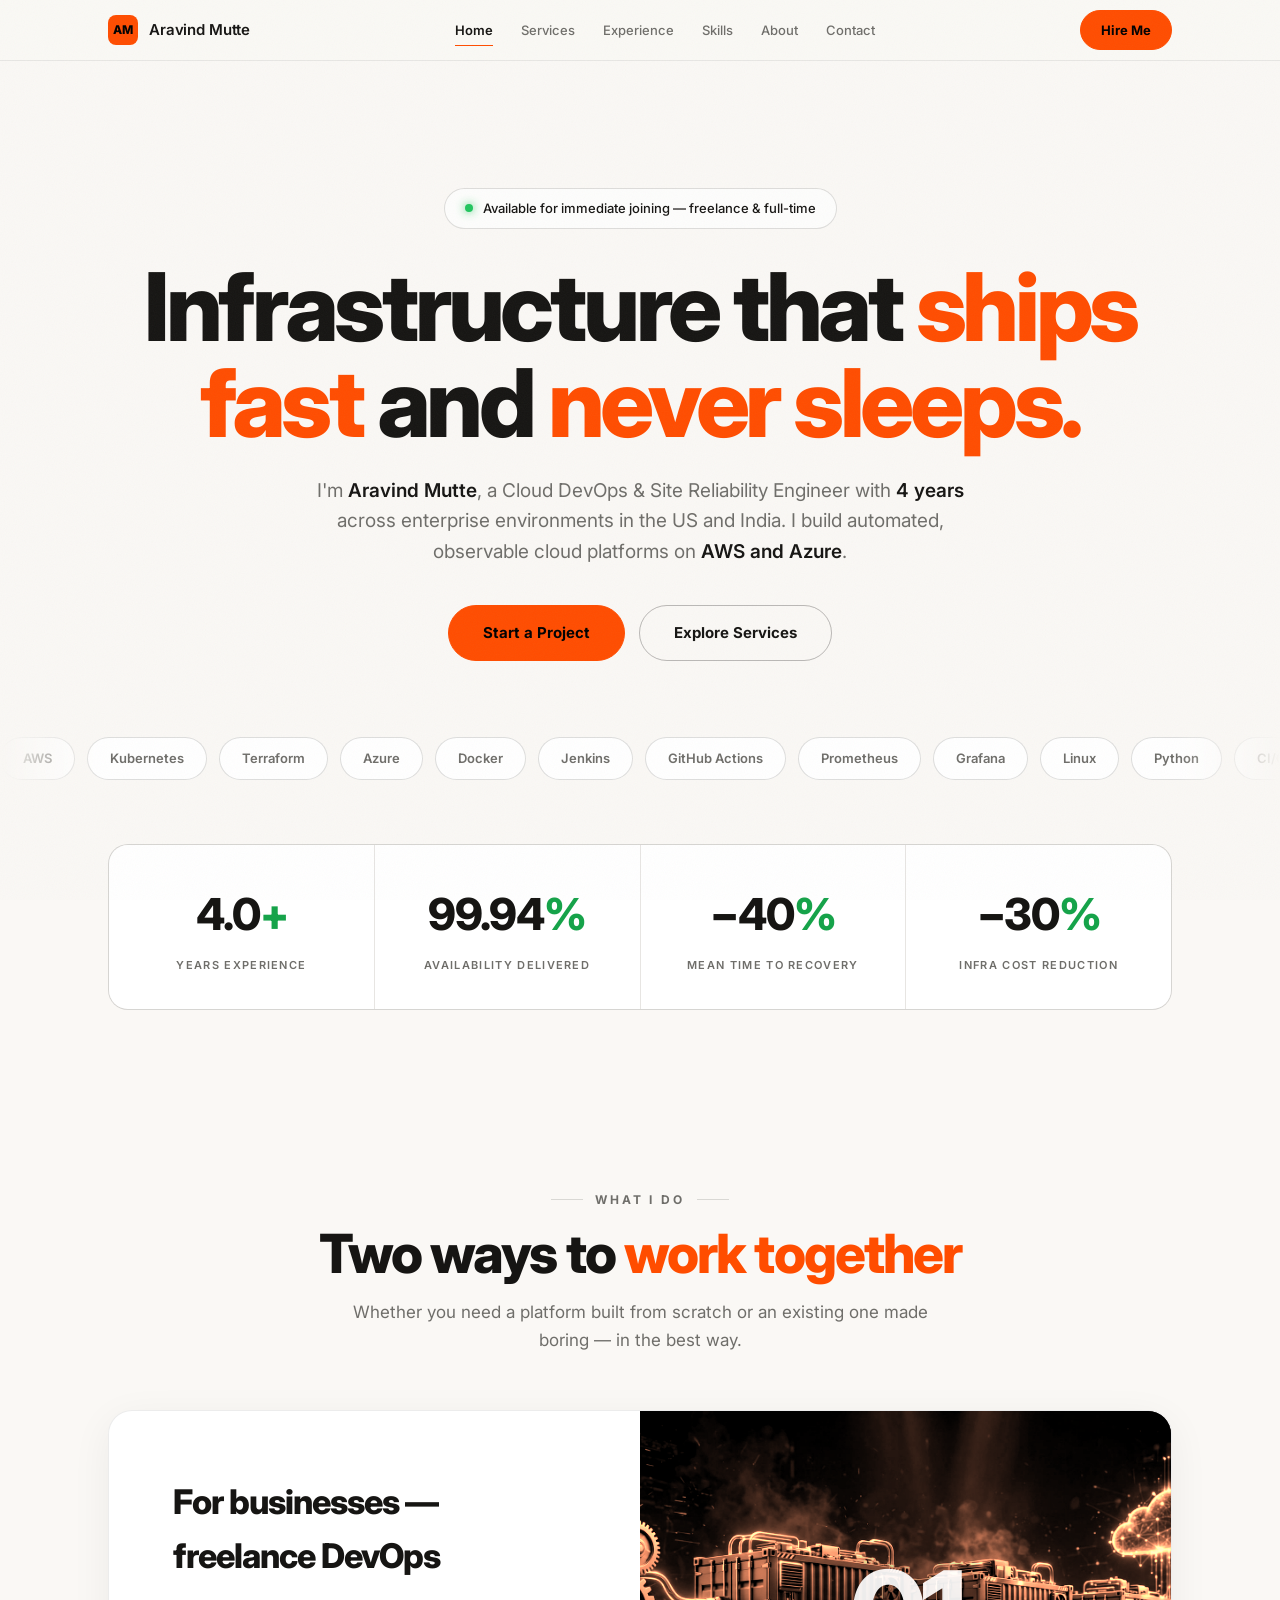
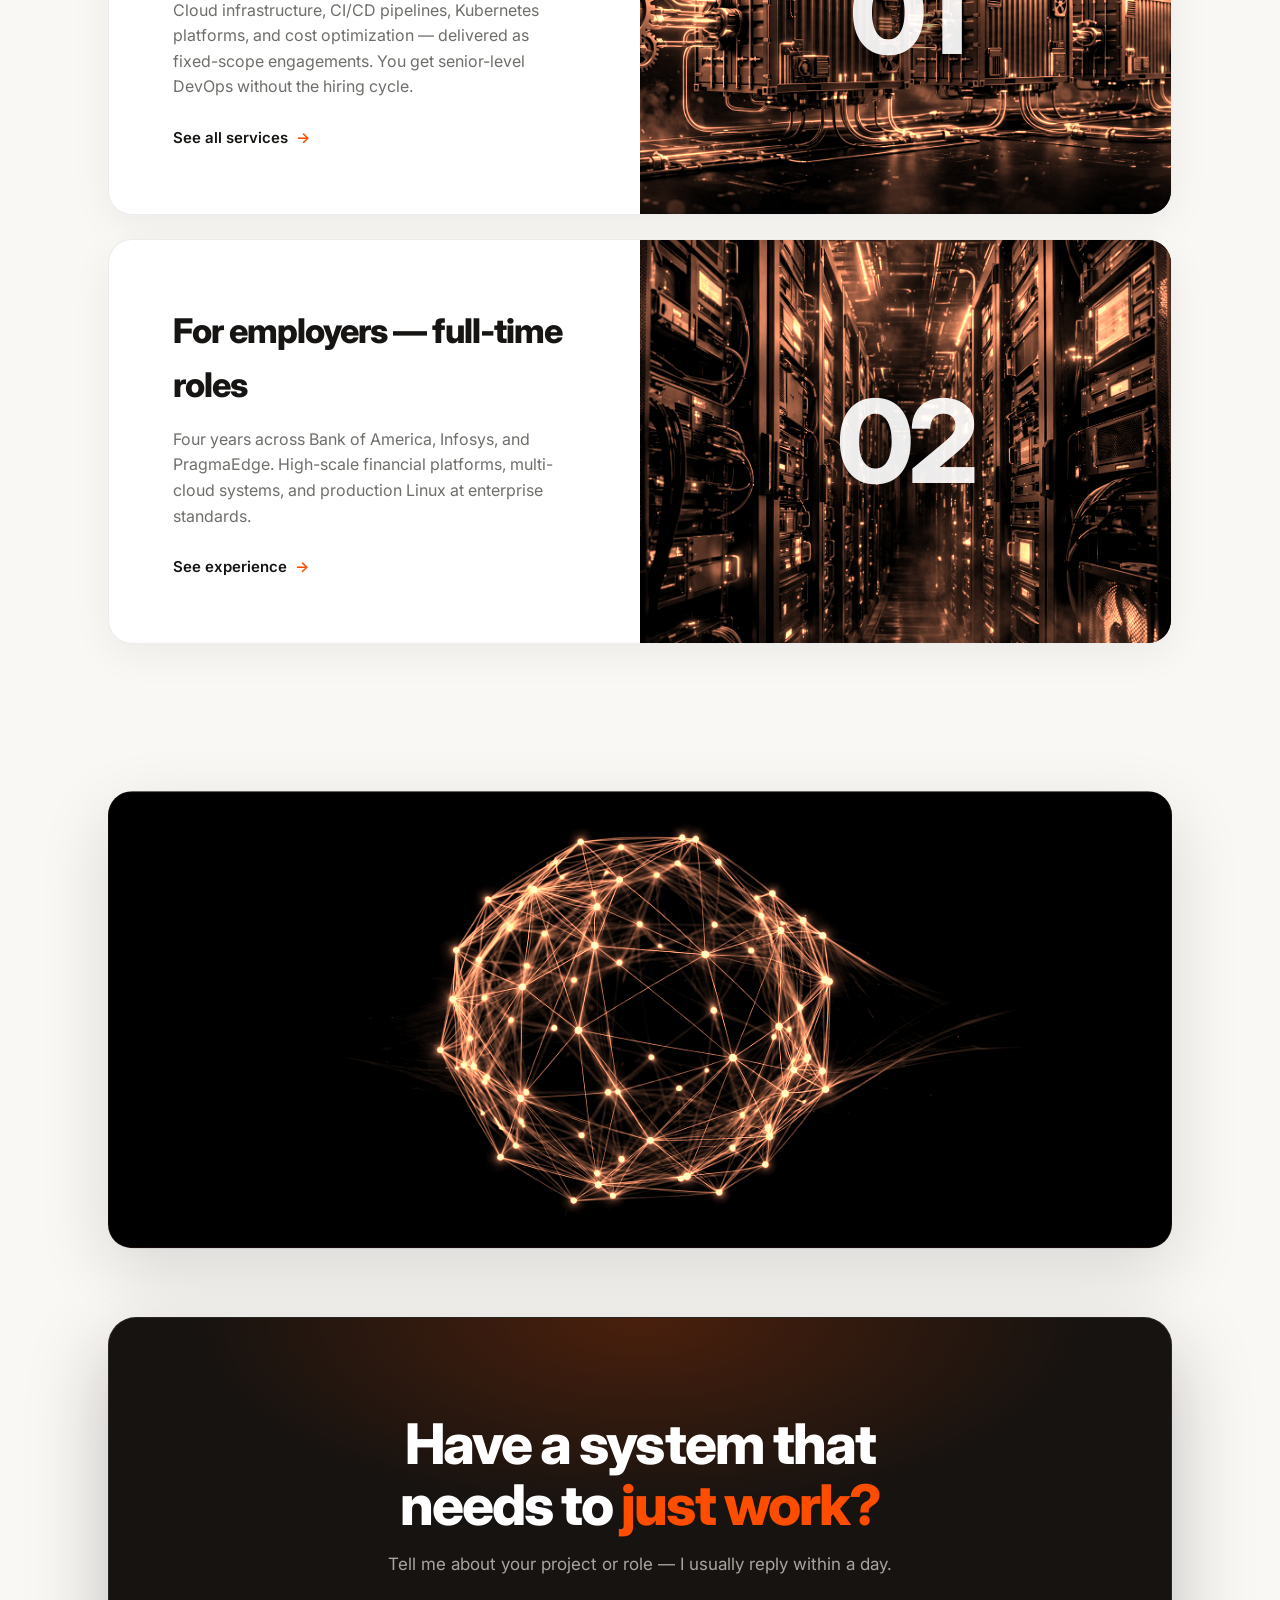
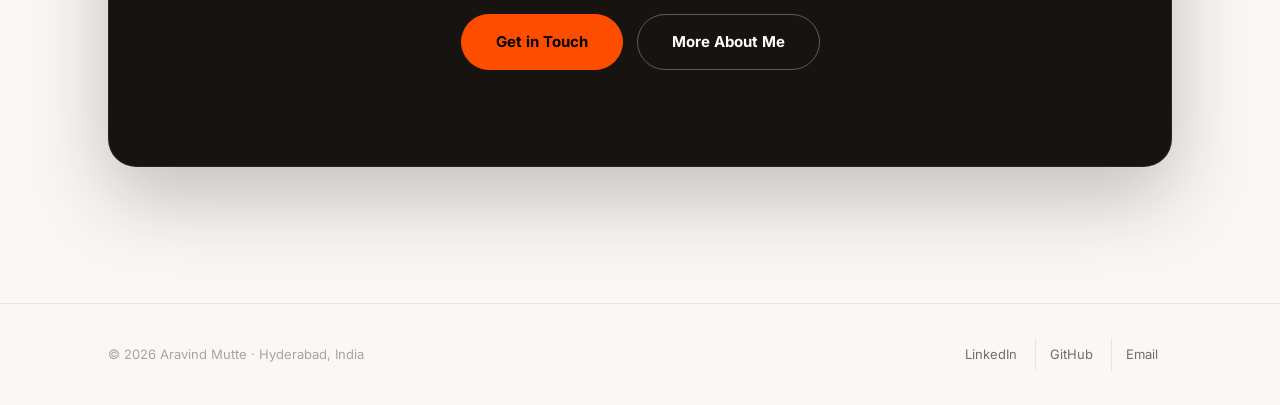
==== commit e88ac560: "Green signal accents: index.html" ====
--- a/index.html
+++ b/index.html
@@ -8,7 +8,7 @@
 <link rel="preconnect" href="https://fonts.googleapis.com">
 <link rel="preconnect" href="https://fonts.gstatic.com" crossorigin>
 <link href="https://fonts.googleapis.com/css2?family=Inter:wght@400;500;600;700&family=Inter+Tight:wght@600;700;800&display=swap" rel="stylesheet">
-<link rel="stylesheet" href="styles.css?v=2">
+<link rel="stylesheet" href="styles.css?v=3">
 </head>
 <body>
 <div id="progress"></div>
--- a/styles.css
+++ b/styles.css
@@ -1,6 +1,6 @@
 /* ============================================================
    ARAVIND MUTTE — LIGHT
-   Warm paper white, ink black & reddish-orange.
+   Warm paper white, ink black, reddish-orange & green signals.
    Apple restraint × vucko.co typography.
    Display: Inter Tight (Suisse-like grotesque) · Body: Inter
    ============================================================ */
@@ -15,6 +15,9 @@
   --line-soft:rgba(22,21,19,.08);
   --accent:#ff4d00;
   --accent-soft:rgba(255,77,0,.1);
+  --green:#16a34a;
+  --green-bright:#22c55e;
+  --green-soft:rgba(34,197,94,.12);
   --deep:#171310;
   --fd:'Inter Tight','Inter',-apple-system,BlinkMacSystemFont,'Segoe UI',Roboto,Helvetica,Arial,sans-serif;
   --fb:'Inter',-apple-system,BlinkMacSystemFont,'Segoe UI',Roboto,Helvetica,Arial,sans-serif;
@@ -128,7 +131,7 @@
   background:rgba(255,255,255,.65);
   margin-bottom:30px;
 }
-.dot{width:8px;height:8px;border-radius:50%;background:var(--accent);box-shadow:0 0 10px rgba(255,77,0,.8);animation:pulse 2.2s infinite}
+.dot{width:8px;height:8px;border-radius:50%;background:var(--green-bright);box-shadow:0 0 10px rgba(34,197,94,.9);animation:pulse 2.2s infinite}
 @keyframes pulse{0%,100%{opacity:1}50%{opacity:.25}}
 .home-hero h1,.hero-title{
   font-family:var(--fd);font-weight:800;letter-spacing:-.045em;line-height:1.02;
@@ -166,8 +169,9 @@
   margin-top:64px;
 }
 .hm{background:#fff;padding:34px 16px;text-align:center;transition:background .3s}
-.hm:hover{background:var(--accent-soft)}
+.hm:hover{background:var(--green-soft)}
 .hm .v{font-family:var(--fd);font-weight:800;font-size:clamp(30px,3.6vw,44px);letter-spacing:-.03em;color:var(--ink)}
+.hm .suffix{color:var(--green)}
 .hm .k{margin-top:8px;font-size:11px;font-weight:600;letter-spacing:.12em;text-transform:uppercase;color:var(--muted)}
 
 /* ---------- sections ---------- */
@@ -244,7 +248,7 @@
 .card h3{font-family:var(--fd);font-size:22px;font-weight:700;letter-spacing:-.02em;color:var(--ink);margin-bottom:10px}
 .card p{color:var(--muted);font-size:15px;margin-bottom:20px}
 .check{display:flex;align-items:flex-start;gap:10px;font-size:14px;color:#3d3b38;margin-bottom:10px}
-.check svg{width:15px;height:15px;flex:none;margin-top:4px;stroke:var(--accent);fill:none;stroke-width:2.4;stroke-linecap:round;stroke-linejoin:round}
+.check svg{width:15px;height:15px;flex:none;margin-top:4px;stroke:var(--green);fill:none;stroke-width:2.4;stroke-linecap:round;stroke-linejoin:round}
 
 /* ---------- timeline ---------- */
 .timeline{position:relative;max-width:820px;margin:0 auto}
@@ -354,7 +358,7 @@
 .form-status{
   display:none;margin-top:20px;border-radius:16px;padding:20px 22px;font-size:15px;line-height:1.65;
 }
-.form-status.ok{display:block;border:1px solid rgba(255,77,0,.45);background:rgba(255,77,0,.07);color:#3d3b38}
+.form-status.ok{display:block;border:1px solid rgba(34,197,94,.5);background:rgba(34,197,94,.08);color:#3d3b38}
 .form-status.err{display:block;border:1px solid rgba(255,77,0,.55);background:rgba(255,77,0,.08);color:var(--ink)}
 .form-status strong{color:var(--ink)}
 .channel-row{display:flex;gap:10px;flex-wrap:wrap;margin-top:16px}
@@ -364,7 +368,7 @@
   transition:.28s var(--ease);color:var(--ink);background:#fff;
 }
 .ch-btn svg{width:16px;height:16px;stroke:currentColor;fill:none;stroke-width:1.8;stroke-linecap:round;stroke-linejoin:round}
-.ch-btn.wa{background:var(--accent);color:#000;border-color:var(--accent)}
+.ch-btn.wa{background:var(--green-bright);color:#000;border-color:var(--green-bright)}
 .ch-btn.wa svg{stroke:#000}
 .ch-btn:hover{transform:translateY(-2px)}
 .ch-btn.sms:hover,.ch-btn.mail:hover{border-color:var(--accent);color:var(--accent);background:rgba(255,77,0,.07)}
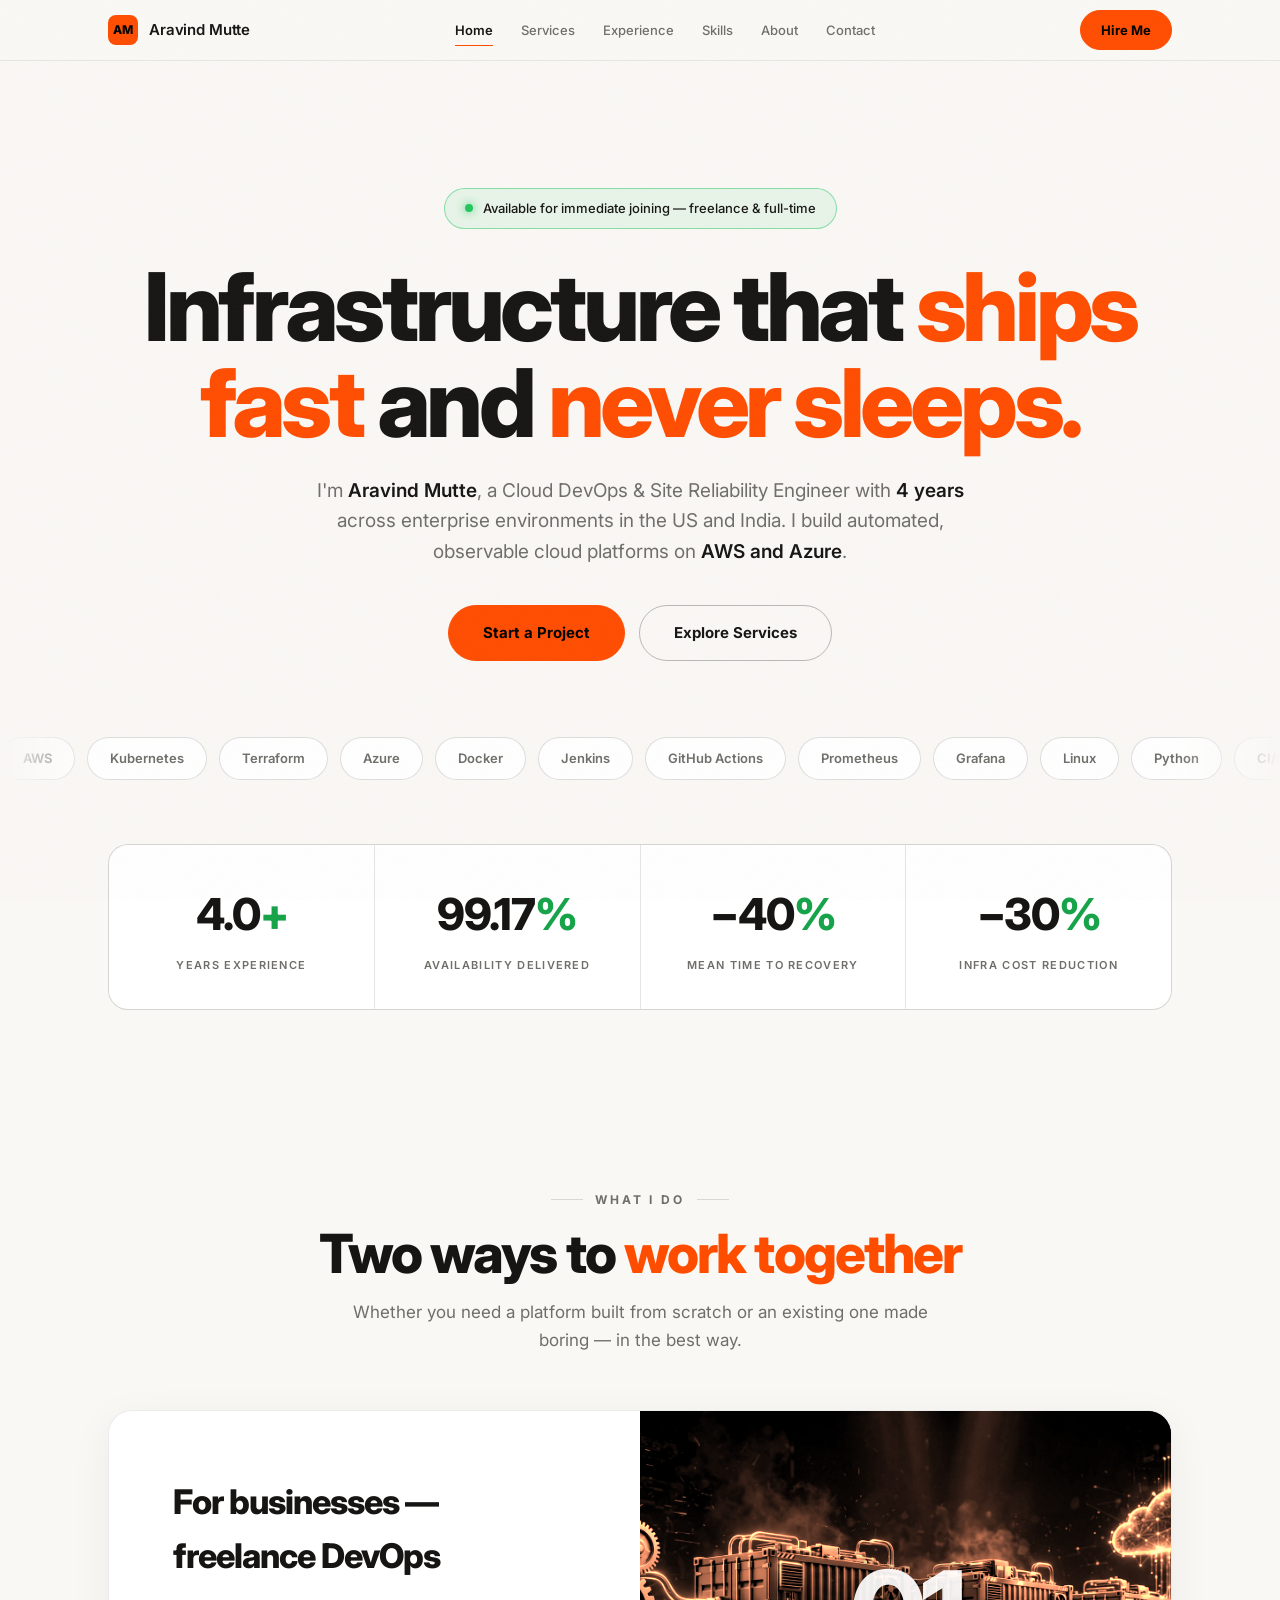
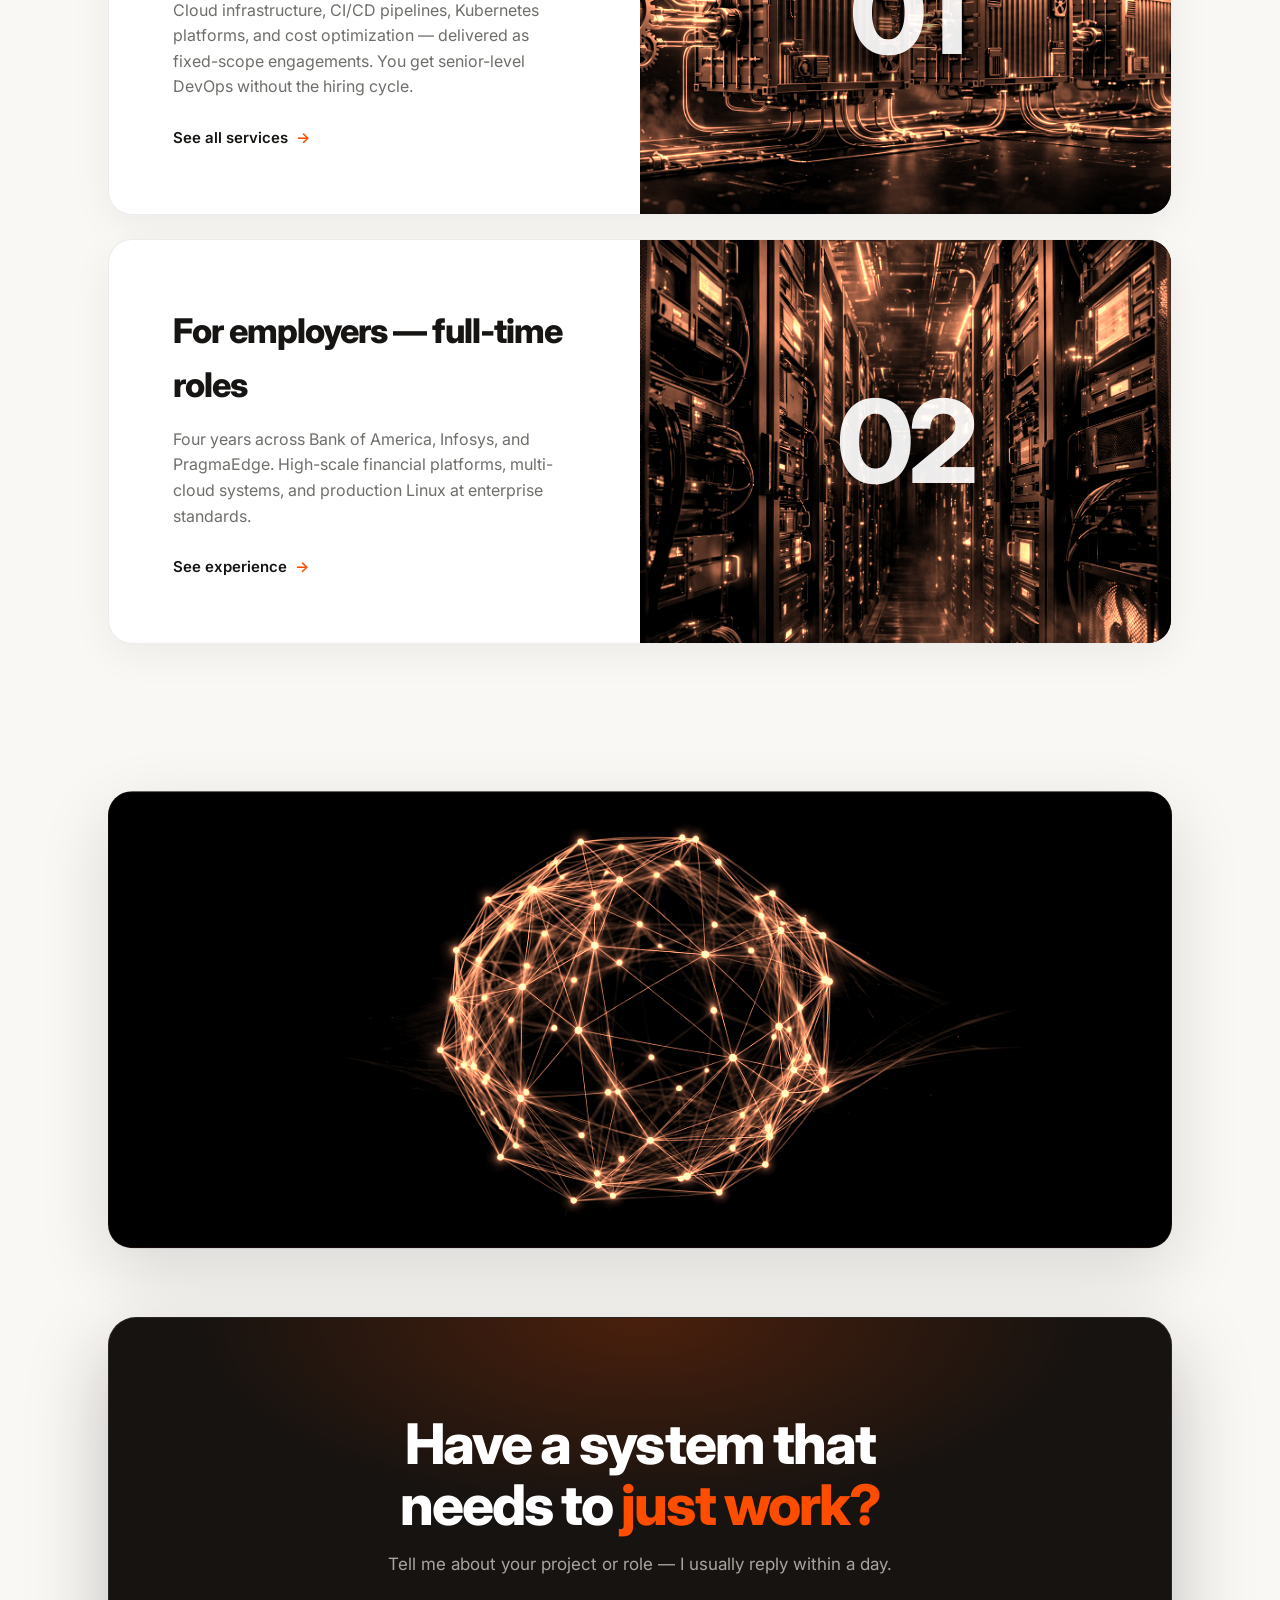
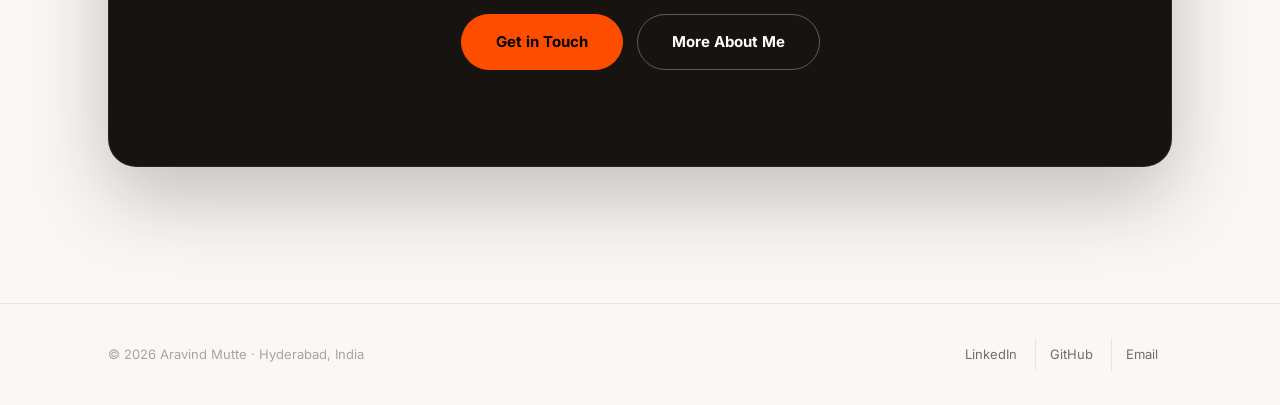
==== commit 0c7982f7: "Green signals pass 2 (status pill, phone icon, timeline accent): index.html" ====
--- a/index.html
+++ b/index.html
@@ -8,7 +8,7 @@
 <link rel="preconnect" href="https://fonts.googleapis.com">
 <link rel="preconnect" href="https://fonts.gstatic.com" crossorigin>
 <link href="https://fonts.googleapis.com/css2?family=Inter:wght@400;500;600;700&family=Inter+Tight:wght@600;700;800&display=swap" rel="stylesheet">
-<link rel="stylesheet" href="styles.css?v=3">
+<link rel="stylesheet" href="styles.css?v=4">
 </head>
 <body>
 <div id="progress"></div>
--- a/styles.css
+++ b/styles.css
@@ -126,9 +126,9 @@
 .home-hero{position:relative;padding:188px 0 84px;text-align:center}
 .status{
   display:inline-flex;align-items:center;gap:10px;
-  border:1px solid var(--line);border-radius:999px;
+  border:1px solid rgba(34,197,94,.5);border-radius:999px;
   padding:9px 20px;font-size:13px;font-weight:500;color:var(--ink);
-  background:rgba(255,255,255,.65);
+  background:rgba(34,197,94,.08);
   margin-bottom:30px;
 }
 .dot{width:8px;height:8px;border-radius:50%;background:var(--green-bright);box-shadow:0 0 10px rgba(34,197,94,.9);animation:pulse 2.2s infinite}
@@ -265,6 +265,7 @@
   transition:transform .35s var(--ease),border-color .35s,box-shadow .35s;
 }
 .t-card:hover{transform:translateX(6px);border-color:rgba(255,77,0,.5);box-shadow:0 22px 55px rgba(255,77,0,.1)}
+.t-card{border-left:3px solid var(--green)}
 .t-top{display:flex;justify-content:space-between;align-items:flex-start;gap:14px;flex-wrap:wrap;margin-bottom:6px}
 .t-top h3{font-family:var(--fd);font-size:20px;font-weight:700;letter-spacing:-.015em;color:var(--ink)}
 .t-date{
@@ -328,6 +329,7 @@
 .method:hover{transform:translateY(-4px);border-color:rgba(255,77,0,.5);box-shadow:0 18px 44px rgba(255,77,0,.12)}
 .method svg{width:22px;height:22px;flex:none;stroke:var(--accent);fill:none;stroke-width:1.7;stroke-linecap:round;stroke-linejoin:round;transition:transform .3s var(--spring)}
 .method:hover svg{transform:scale(1.15)}
+.contact-grid .method:nth-child(2) svg{stroke:var(--green)}
 .method .ml{font-size:11px;font-weight:700;letter-spacing:.16em;text-transform:uppercase;color:var(--muted)}
 .method .mv{font-size:16px;font-weight:600;color:var(--ink);word-break:break-all}
 
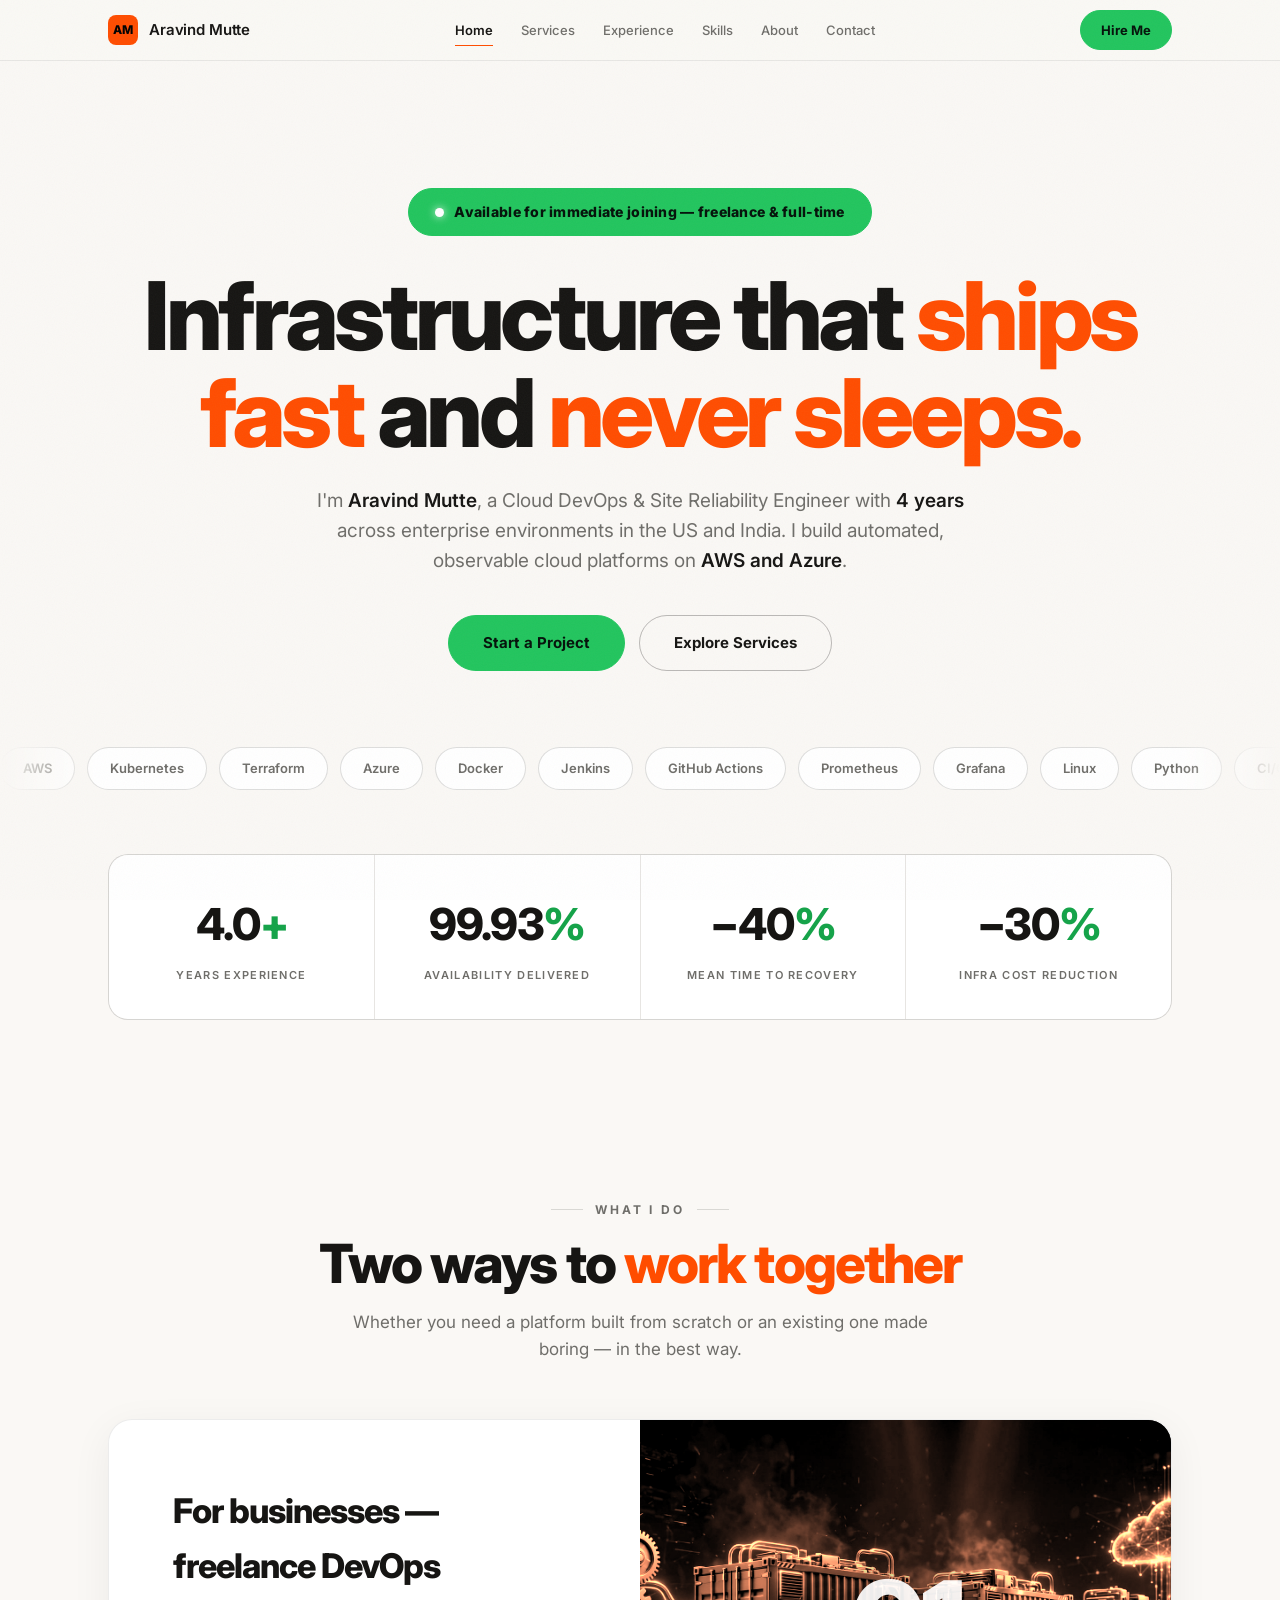
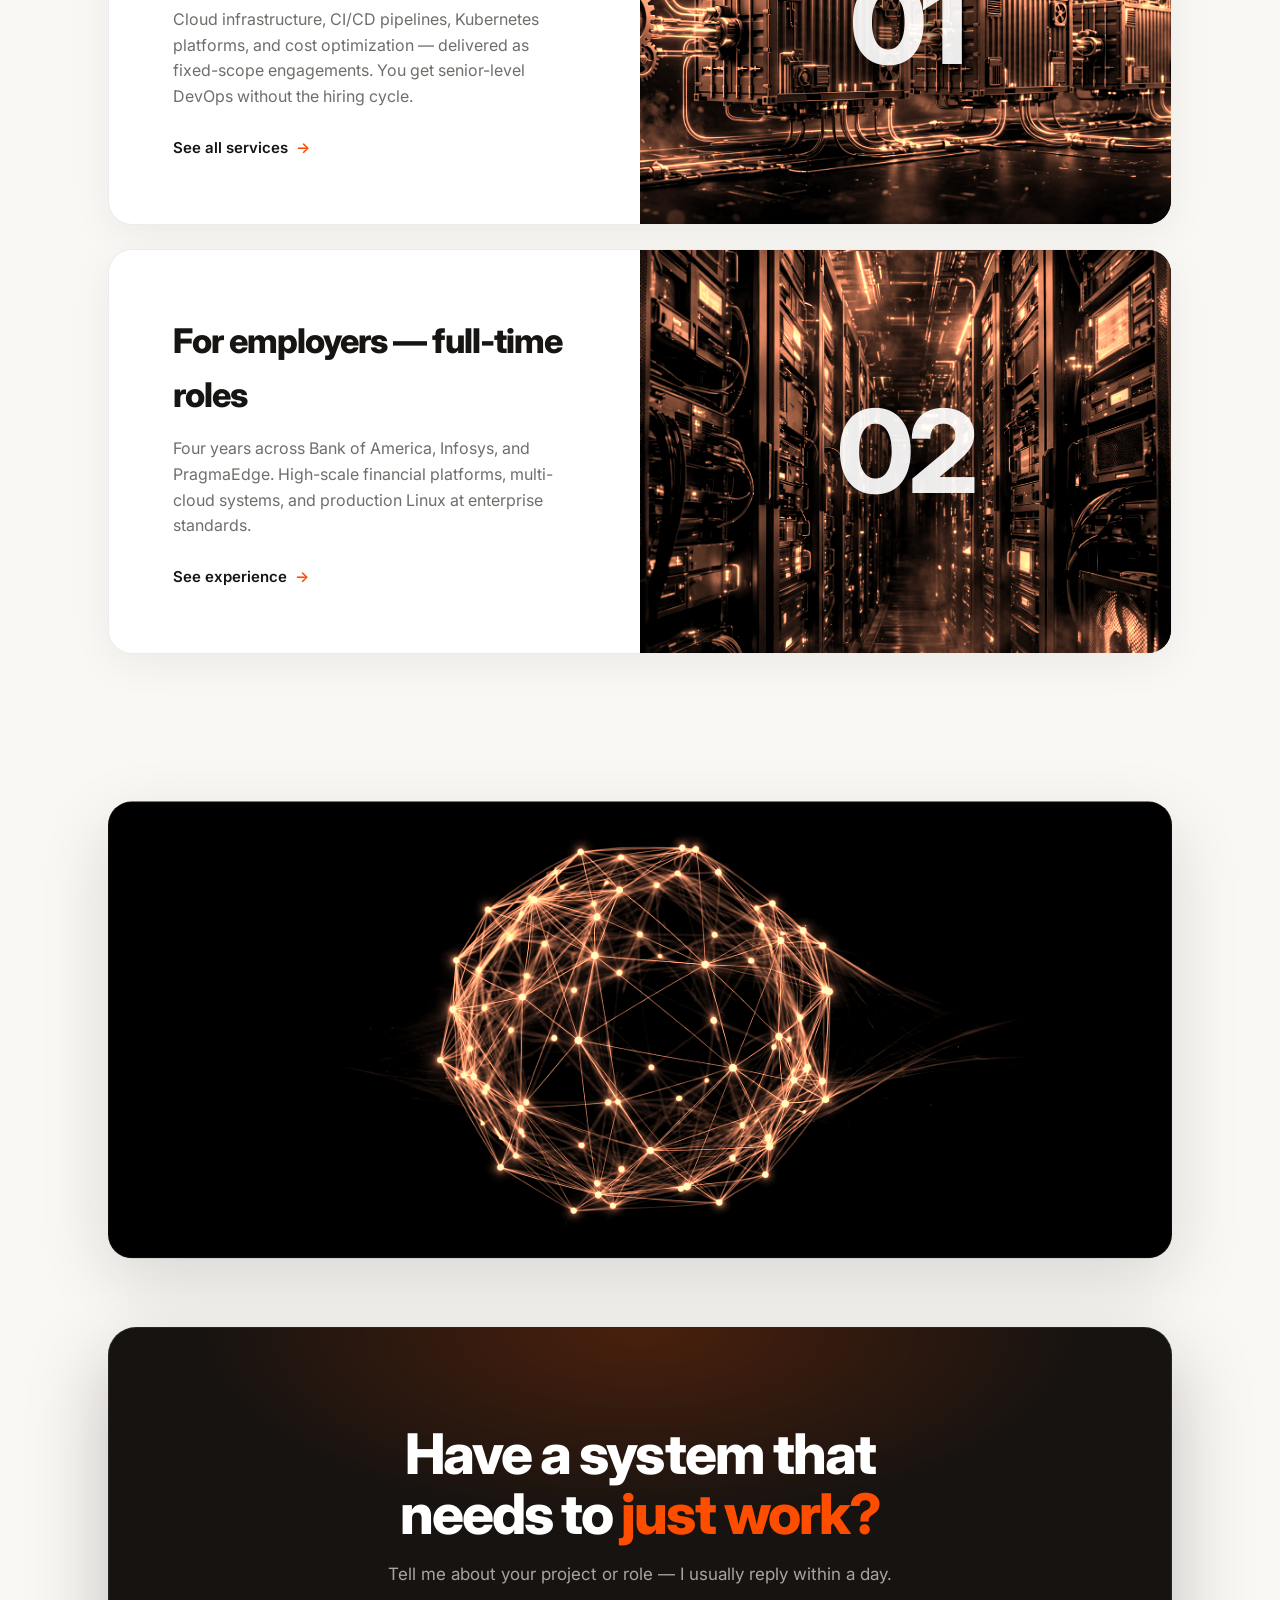
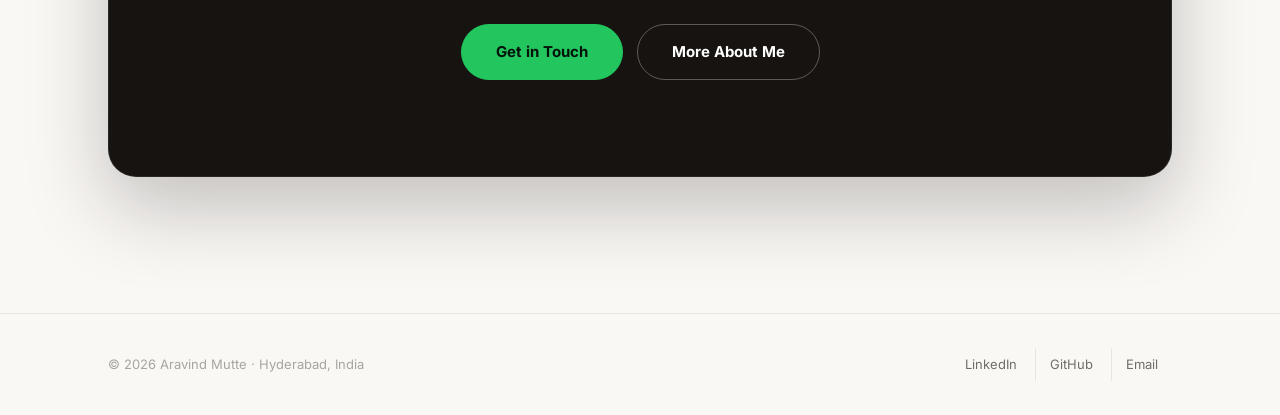
==== commit c047b342: "Green go-signals: full-green availability pill + green hire CTAs: index.html" ====
--- a/index.html
+++ b/index.html
@@ -8,7 +8,7 @@
 <link rel="preconnect" href="https://fonts.googleapis.com">
 <link rel="preconnect" href="https://fonts.gstatic.com" crossorigin>
 <link href="https://fonts.googleapis.com/css2?family=Inter:wght@400;500;600;700&family=Inter+Tight:wght@600;700;800&display=swap" rel="stylesheet">
-<link rel="stylesheet" href="styles.css?v=4">
+<link rel="stylesheet" href="styles.css?v=5">
 </head>
 <body>
 <div id="progress"></div>
--- a/styles.css
+++ b/styles.css
@@ -1,6 +1,6 @@
 /* ============================================================
    ARAVIND MUTTE — LIGHT
-   Warm paper white, ink black, reddish-orange & green signals.
+   Warm paper white, ink black, orange brand & green go-signals.
    Apple restraint × vucko.co typography.
    Display: Inter Tight (Suisse-like grotesque) · Body: Inter
    ============================================================ */
@@ -94,12 +94,12 @@
 /* ---------- buttons ---------- */
 .btn{
   display:inline-flex;align-items:center;justify-content:center;gap:8px;
-  background:var(--accent);color:#000;border:1px solid var(--accent);
+  background:var(--green-bright);color:#04120a;border:1px solid var(--green-bright);
   font-family:var(--fb);font-weight:700;font-size:15px;
   padding:15px 34px;border-radius:999px;cursor:pointer;
   transition:transform .32s var(--spring),background .25s,box-shadow .3s,filter .25s;
 }
-.btn:hover{transform:translateY(-2px) scale(1.03);box-shadow:0 12px 30px rgba(255,77,0,.35);filter:brightness(1.05)}
+.btn:hover{transform:translateY(-2px) scale(1.03);box-shadow:0 12px 32px rgba(34,197,94,.5);filter:brightness(1.06)}
 .btn:active{transform:scale(.98)}
 .btn-ghost{background:transparent;color:var(--ink);border-color:rgba(22,21,19,.28)}
 .btn-ghost:hover{background:rgba(22,21,19,.05);box-shadow:none;border-color:rgba(22,21,19,.5);filter:none}
@@ -126,12 +126,18 @@
 .home-hero{position:relative;padding:188px 0 84px;text-align:center}
 .status{
   display:inline-flex;align-items:center;gap:10px;
-  border:1px solid rgba(34,197,94,.5);border-radius:999px;
-  padding:9px 20px;font-size:13px;font-weight:500;color:var(--ink);
-  background:rgba(34,197,94,.08);
-  margin-bottom:30px;
-}
-.dot{width:8px;height:8px;border-radius:50%;background:var(--green-bright);box-shadow:0 0 10px rgba(34,197,94,.9);animation:pulse 2.2s infinite}
+  border:1px solid var(--green-bright);border-radius:999px;
+  padding:12px 26px;font-size:14px;font-weight:800;letter-spacing:.02em;color:#04120a;
+  background:var(--green-bright);
+  margin-bottom:32px;
+  animation:statusPulse 2.4s ease-out infinite;
+}
+@keyframes statusPulse{
+  0%{box-shadow:0 0 0 0 rgba(34,197,94,.55)}
+  70%{box-shadow:0 0 0 18px rgba(34,197,94,0)}
+  100%{box-shadow:0 0 0 0 rgba(34,197,94,0)}
+}
+.dot{width:9px;height:9px;border-radius:50%;background:#fff;box-shadow:0 0 8px rgba(255,255,255,.9);animation:pulse 2.2s infinite}
 @keyframes pulse{0%,100%{opacity:1}50%{opacity:.25}}
 .home-hero h1,.hero-title{
   font-family:var(--fd);font-weight:800;letter-spacing:-.045em;line-height:1.02;
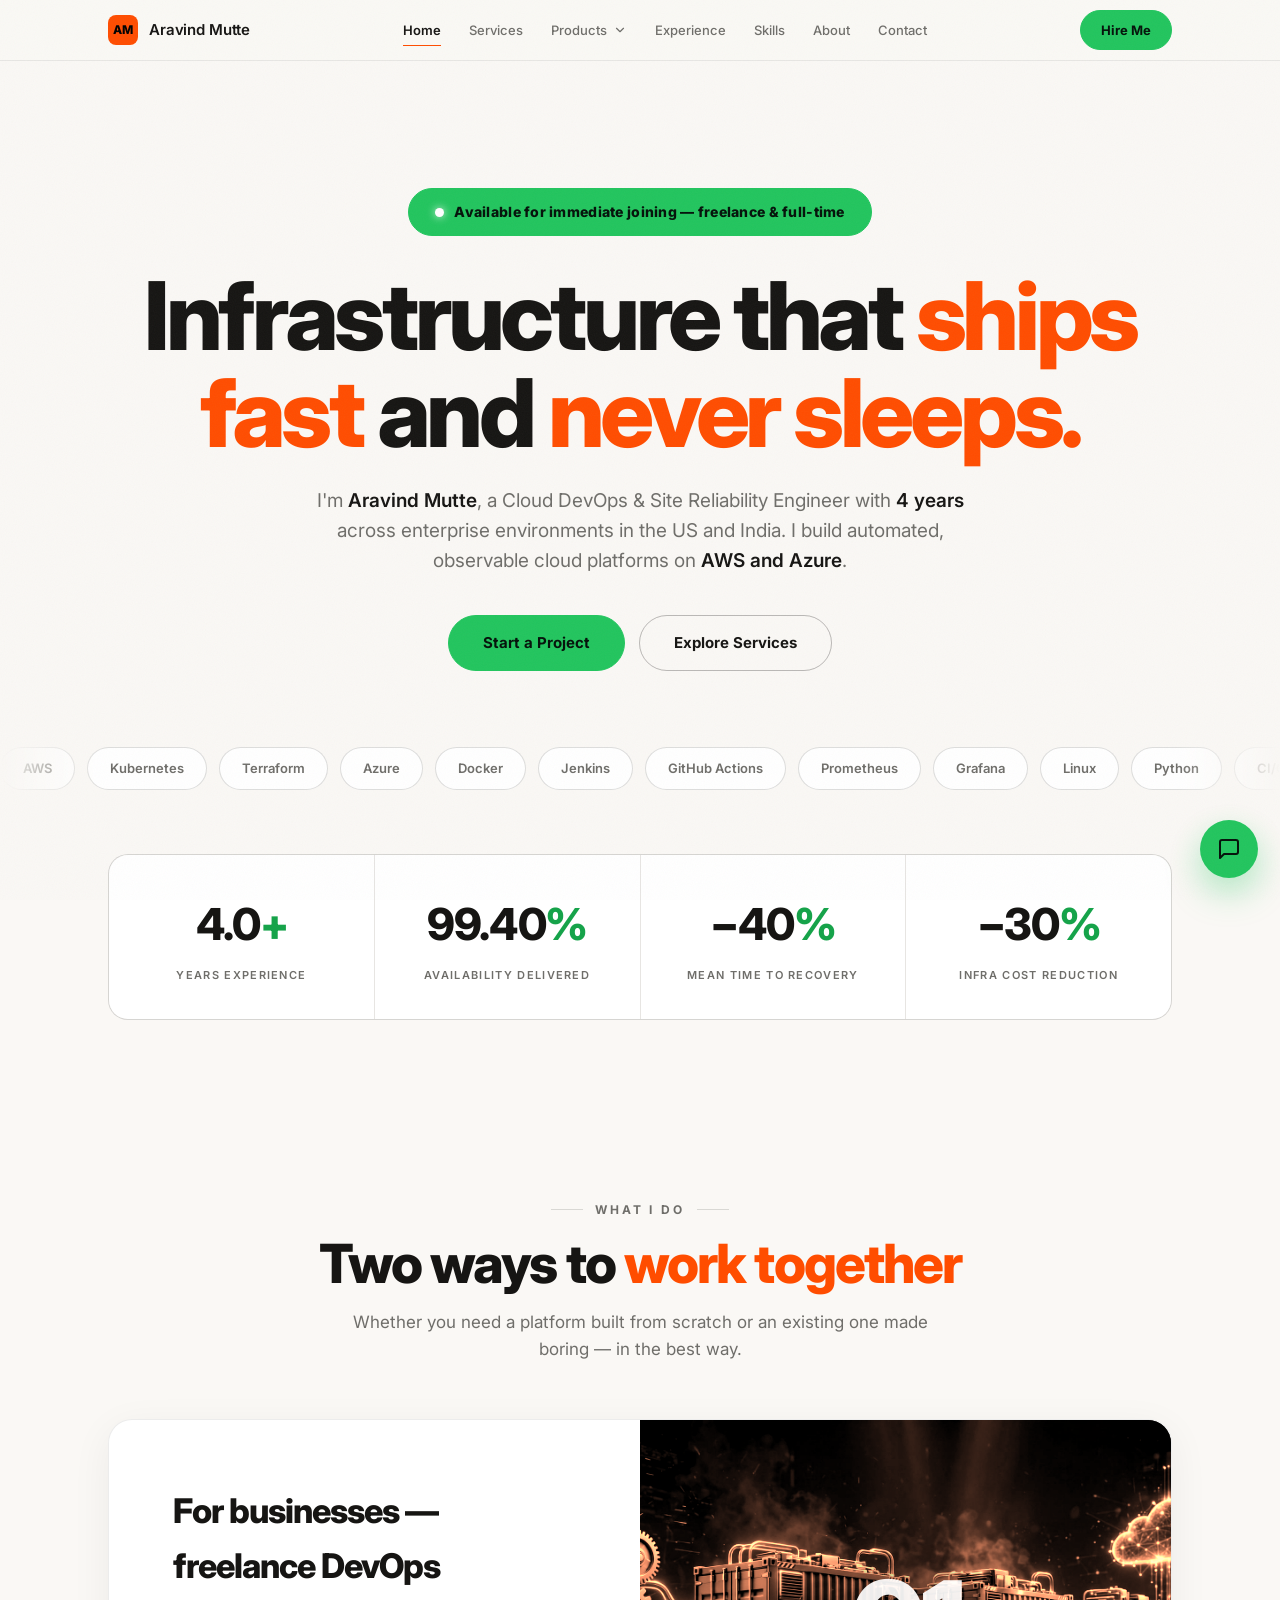
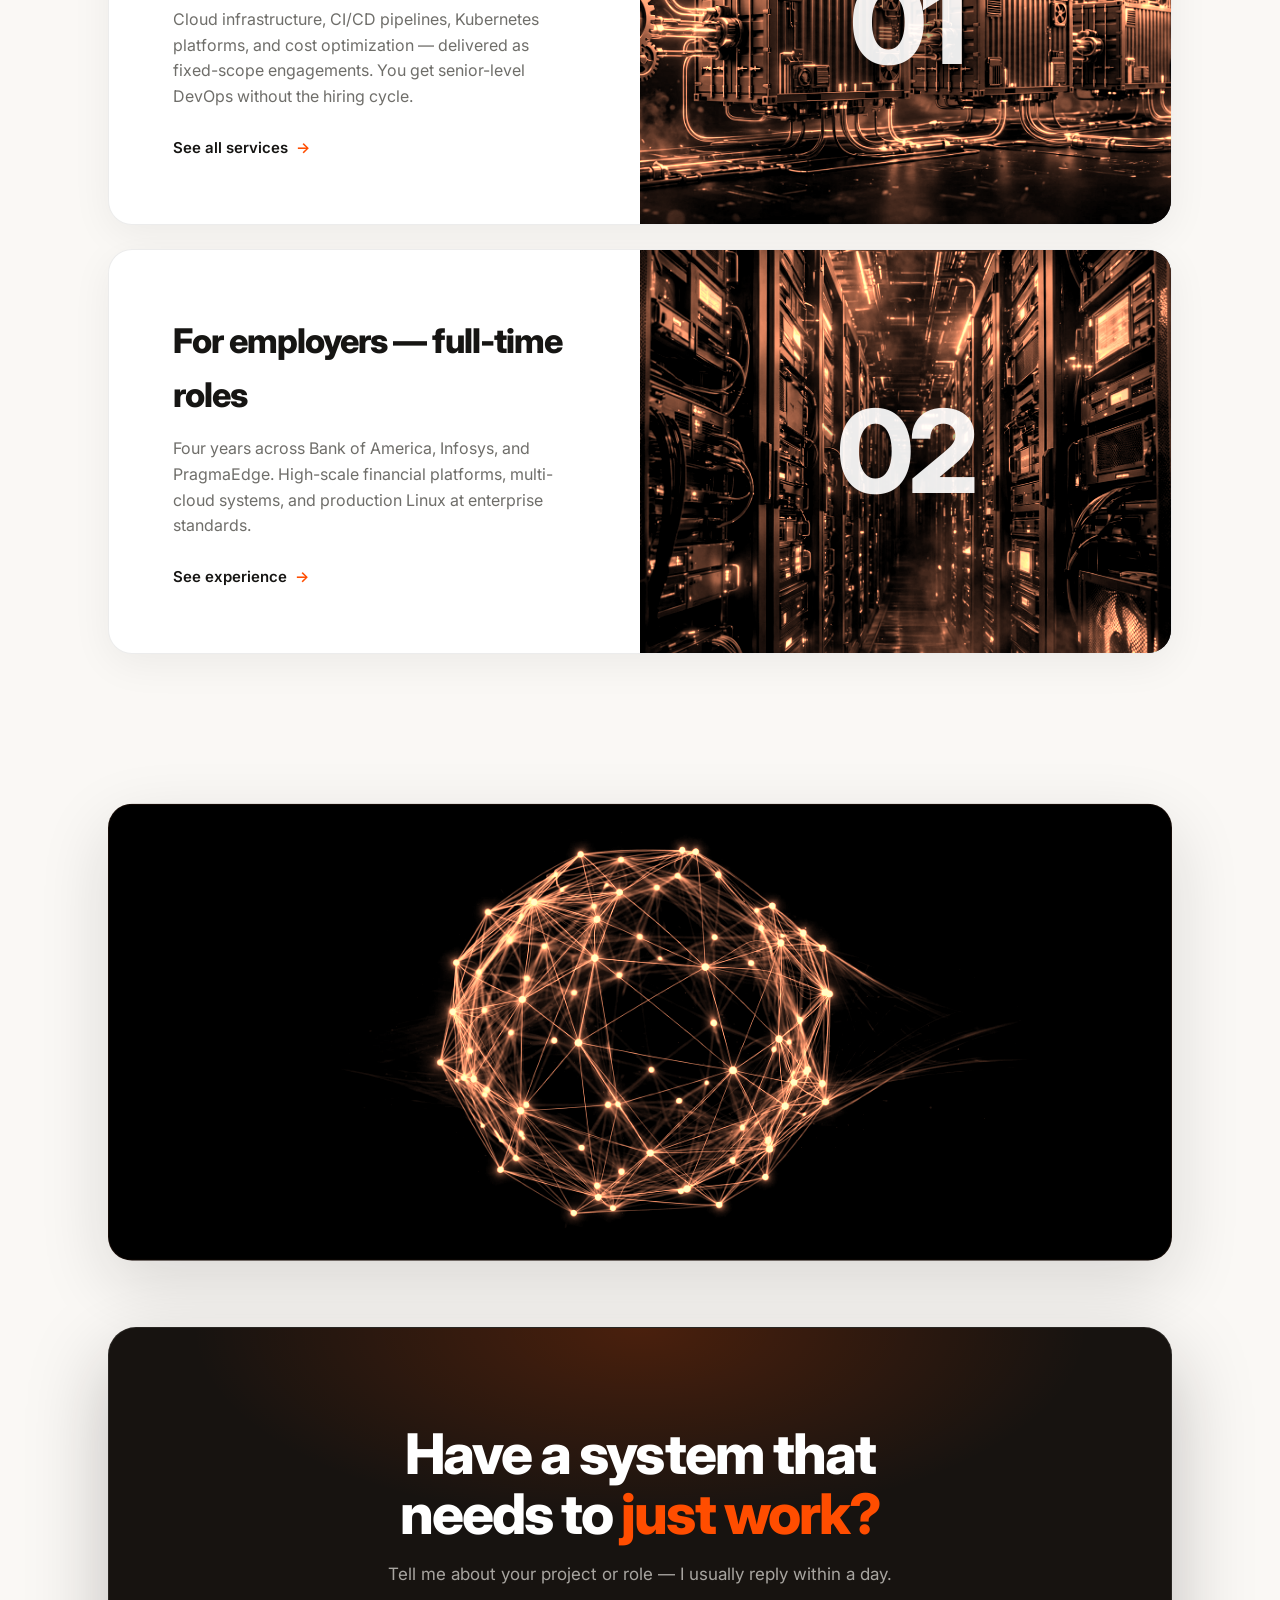
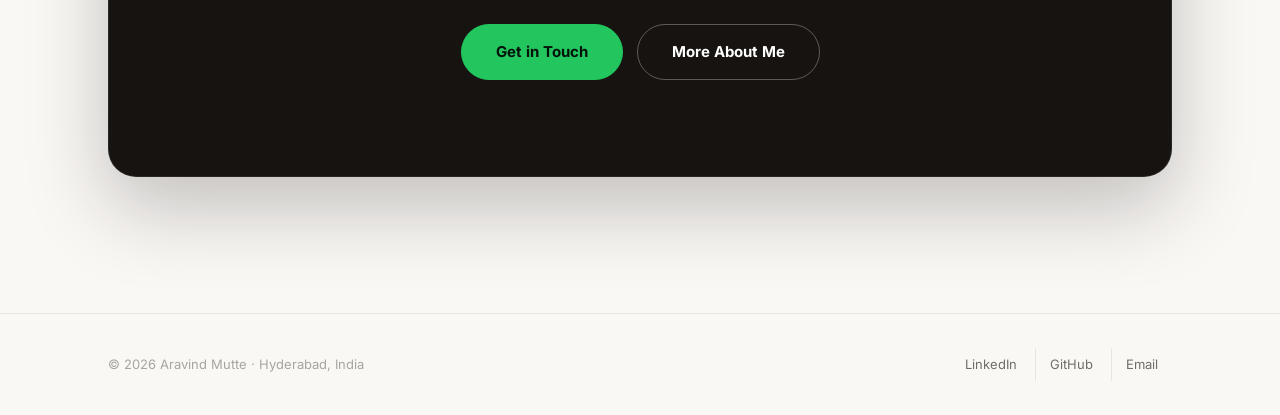
==== commit c823a5ef: "Products mega menu + floating contact widget + iPhone menu fix" ====
--- a/index.html
+++ b/index.html
@@ -19,6 +19,32 @@
     <div class="nav-links" id="navLinks">
       <a href="index.html" class="active">Home</a>
       <a href="services.html">Services</a>
+      <div class="has-mega">
+        <a href="#" class="mega-toggle" id="megaToggle" aria-expanded="false" aria-haspopup="true">Products <svg class="chev" viewBox="0 0 24 24"><path d="m6 9 6 6 6-6"/></svg></a>
+        <div class="mega" role="menu" aria-label="Products and tools">
+          <a class="mega-card" href="https://axon-api-246396716039.us-central1.run.app" target="_blank" rel="noopener">
+            <span class="mc-ic"><svg viewBox="0 0 24 24"><path d="M13 2 3 14h7l-1 8 10-12h-7l1-8z"/></svg></span>
+            <span><b>Axon Cloud Engine</b><i>Lead-capture API on GCP Cloud Run &middot; $0 spend</i></span>
+          </a>
+          <a class="mega-card" href="https://gradespot-site-axonfde.vercel.app" target="_blank" rel="noopener">
+            <span class="mc-ic"><svg viewBox="0 0 24 24"><rect x="3" y="3" width="18" height="18" rx="2"/><path d="M3 9h18M9 21V9"/></svg></span>
+            <span><b>GradeSpot Website</b><i>Next.js 15 &middot; Tailwind &middot; IBM Carbon build</i></span>
+          </a>
+          <a class="mega-card" href="index.html">
+            <span class="mc-ic"><svg viewBox="0 0 24 24"><circle cx="12" cy="8" r="4"/><path d="M4 21c0-4 3.6-6 8-6s8 2 8 6"/></svg></span>
+            <span><b>Portfolio Platform</b><i>This site &mdash; static + Next.js editions</i></span>
+          </a>
+          <a class="mega-card" href="https://aravindmutthe.github.io/aravind-mutte/penpot-gradespot-plugin/manifest.json" target="_blank" rel="noopener">
+            <span class="mc-ic"><svg viewBox="0 0 24 24"><path d="M17 3a2.8 2.8 0 1 1 4 4L7.5 20.5 2 22l1.5-5.5z"/></svg></span>
+            <span><b>GradeSpot Designer</b><i>Penpot plugin for GradeSpot page design</i></span>
+          </a>
+          <a class="mega-card" href="contact.html">
+            <span class="mc-ic"><svg viewBox="0 0 24 24"><rect x="2" y="2" width="20" height="8" rx="2"/><rect x="2" y="14" width="20" height="8" rx="2"/><path d="M6 6h.01M6 18h.01"/></svg></span>
+            <span><b>Termux Homelab</b><i>Self-hosted phone lab over Tailscale &mdash; ask me</i></span>
+          </a>
+          <div class="mega-foot">Building something new? <a href="contact.html">Let&rsquo;s talk &rarr;</a></div>
+        </div>
+      </div>
       <a href="experience.html">Experience</a>
       <a href="skills.html">Skills</a>
       <a href="about.html">About</a>
@@ -125,6 +151,18 @@
     </div>
   </div>
 </footer>
+<div class="fab-wrap" id="fabWrap">
+  <div class="fab-panel" id="fabPanel" role="menu" aria-label="Contact options">
+    <a class="fab-opt" href="https://wa.me/919885189951" target="_blank" rel="noopener"><img src="https://cdn.simpleicons.org/whatsapp" alt="WhatsApp logo" loading="lazy">WhatsApp</a>
+    <a class="fab-opt" href="mailto:mutthe.aravind@gmail.com"><svg viewBox="0 0 24 24"><rect x="2" y="4" width="20" height="16" rx="2"/><path d="m22 7-10 6L2 7"/></svg>Email</a>
+    <a class="fab-opt" href="tel:+919885189951"><svg viewBox="0 0 24 24"><path d="M22 16.9v3a2 2 0 0 1-2.2 2 19.8 19.8 0 0 1-8.6-3.1 19.5 19.5 0 0 1-6-6A19.8 19.8 0 0 1 2.1 4.2 2 2 0 0 1 4.1 2h3a2 2 0 0 1 2 1.7c.13.96.36 1.9.7 2.8a2 2 0 0 1-.45 2.1L8.1 9.9a16 16 0 0 0 6 6l1.3-1.3a2 2 0 0 1 2.1-.45c.9.34 1.84.57 2.8.7A2 2 0 0 1 22 16.9z"/></svg>Call</a>
+    <a class="fab-opt" href="sms:+919885189951"><svg viewBox="0 0 24 24"><path d="M21 15a2 2 0 0 1-2 2H7l-4 4V5a2 2 0 0 1 2-2h14a2 2 0 0 1 2 2z"/><path d="M8 9h8M8 12h5"/></svg>SMS</a>
+    <a class="fab-opt" href="https://linkedin.com/in/aravindmutte" target="_blank" rel="noopener"><img src="https://commons.wikimedia.org/wiki/Special:FilePath/LinkedIn_logo_initials.png" alt="LinkedIn logo" loading="lazy">LinkedIn</a>
+    <a class="fab-opt" href="https://x.com/aravind_mutthe" target="_blank" rel="noopener"><img src="https://cdn.simpleicons.org/x" alt="X logo" loading="lazy">X</a>
+    <a class="fab-opt fab-cta" href="contact.html">Send enquiry &rarr;</a>
+  </div>
+  <button class="fab" id="fabBtn" aria-label="Contact options" aria-expanded="false"><svg viewBox="0 0 24 24"><path d="M21 15a2 2 0 0 1-2 2H7l-4 4V5a2 2 0 0 1 2-2h14a2 2 0 0 1 2 2z"/></svg></button>
+</div>
 <script src="script.js"></script>
 </body>
 </html>
--- a/styles.css
+++ b/styles.css
@@ -279,7 +279,13 @@
   padding:7px 14px;border-radius:999px;white-space:nowrap;
 }
 .mono{font-family:var(--fb)}
-.t-org{font-size:15px;font-weight:600;color:#232220}
+.t-org{display:flex;align-items:center;flex-wrap:wrap;gap:12px;font-size:15px;font-weight:600;color:#232220}
+.t-logo{height:32px;width:auto;max-width:132px;object-fit:contain;flex:none}
+.t-mono{height:32px;width:32px;border-radius:9px;background:var(--deep);color:#fff;display:inline-flex;align-items:center;justify-content:center;font-family:var(--fd);font-weight:800;font-size:13px;flex:none}
+.t-stack{display:flex;flex-wrap:wrap;gap:8px;margin-top:16px}
+.t-tech{display:inline-flex;align-items:center;gap:7px;background:var(--bg);border:1px solid var(--line-soft);border-radius:999px;padding:5px 12px 5px 7px;font-size:12px;font-weight:600;color:var(--ink);transition:.25s var(--ease)}
+.t-tech:hover{border-color:var(--accent);transform:translateY(-2px)}
+.t-tech img{height:18px;width:auto;max-width:30px;object-fit:contain}
 .t-proj{font-size:13.5px;font-style:italic;color:var(--muted);margin:2px 0 16px}
 .t-card ul{list-style:none}
 .t-card li{position:relative;padding-left:26px;margin-bottom:10px;font-size:15px;color:#3d3b38}
@@ -288,6 +294,25 @@
 
 /* ---------- skills ---------- */
 .skills-grid{display:grid;grid-template-columns:repeat(3,1fr);gap:20px}
+/* SKILLS v2 — logo tiles */
+.skills-cats{display:grid;gap:22px}
+.skill-panel{background:var(--card);border:1px solid var(--line-soft);border-radius:20px;padding:30px;box-shadow:0 10px 34px rgba(22,21,19,.05);transition:.3s var(--ease)}
+.skill-panel:hover{border-color:rgba(255,77,0,.35)}
+.skill-panel h4{font-family:var(--fd);font-size:20px;font-weight:700;letter-spacing:-.01em}
+.skill-panel .sp-sub{color:var(--muted);font-size:14px;margin:4px 0 20px}
+.sp-also{margin-top:14px;font-size:13px;color:var(--muted)}
+.sp-also b{color:var(--ink);font-weight:600}
+/* Service-model groups (v9.1) */
+.model-groups{display:grid;gap:22px}
+.model-label{display:flex;align-items:baseline;gap:10px;margin-bottom:12px}
+.model-label b{font-family:var(--fd);font-size:17px;font-weight:800;color:var(--accent);letter-spacing:.03em}
+.model-label span{font-size:13px;color:var(--muted)}
+.tile-grid{display:grid;grid-template-columns:repeat(auto-fill,minmax(108px,1fr));gap:12px}
+.tile{background:var(--bg);border:1px solid var(--line-soft);border-radius:14px;padding:18px 8px;display:flex;flex-direction:column;align-items:center;justify-content:center;gap:10px;min-height:118px;transition:.25s var(--ease);text-align:center}
+.tile:hover{transform:translateY(-3px);border-color:var(--accent);box-shadow:0 12px 28px rgba(255,77,0,.12)}
+.tile img{height:38px;width:auto;max-width:66px;object-fit:contain}
+.tile span{font-size:12px;font-weight:600;color:var(--ink);line-height:1.3}
+.tile .mono{height:38px;width:38px;border-radius:10px;background:var(--deep);color:#fff;display:flex;align-items:center;justify-content:center;font-family:var(--fd);font-weight:800;font-size:13px;letter-spacing:.02em}
 .skill-cat{
   background:var(--card);border:1px solid var(--line-soft);border-radius:20px;padding:36px;
   box-shadow:0 10px 34px rgba(22,21,19,.05);
@@ -425,6 +450,40 @@
 .reveal.in,.reveal-l.in,.reveal-r.in,.reveal-scale.in{opacity:1;transform:none}
 .d1{transition-delay:.12s}.d2{transition-delay:.24s}.d3{transition-delay:.36s}
 
+/* ---------- mega menu (products/tools) ---------- */
+.has-mega{position:relative}
+.mega-toggle{display:inline-flex;align-items:center;gap:6px}
+.mega-toggle .chev{width:14px;height:14px;stroke:currentColor;fill:none;stroke-width:2;stroke-linecap:round;stroke-linejoin:round;transition:transform .3s var(--ease)}
+.has-mega:hover .mega-toggle .chev,.has-mega.open .mega-toggle .chev{transform:rotate(180deg)}
+.mega{position:absolute;top:calc(100% + 16px);left:50%;transform:translate(-50%,10px);width:min(620px,92vw);background:#fff;border:1px solid var(--line-soft);border-radius:20px;padding:14px;display:grid;grid-template-columns:1fr 1fr;gap:8px;box-shadow:0 30px 70px rgba(22,21,19,.16);opacity:0;pointer-events:none;transition:opacity .3s var(--ease),transform .3s var(--ease);z-index:1200;text-align:left}
+.has-mega:hover .mega,.has-mega:focus-within .mega,.has-mega.open .mega{opacity:1;pointer-events:auto;transform:translate(-50%,0)}
+.nav-links .mega-card{padding:14px}
+.mega-card{display:flex;gap:12px;align-items:flex-start;border-radius:14px;border:1px solid transparent;transition:background .25s var(--ease),border-color .25s var(--ease)}
+.nav-links .mega-card::after{display:none}
+.mega-card:hover{border-color:rgba(255,77,0,.4);background:var(--accent-soft)}
+.mc-ic{width:40px;height:40px;flex:none;border-radius:12px;background:var(--deep);display:grid;place-items:center}
+.mc-ic svg{width:20px;height:20px;stroke:#fff;fill:none;stroke-width:1.8;stroke-linecap:round;stroke-linejoin:round}
+.mega-card b{display:block;font-family:var(--fd);font-size:14.5px;font-weight:700;color:var(--ink);margin-bottom:2px;letter-spacing:-.01em}
+.mega-card i{display:block;font-style:normal;font-size:12.5px;color:var(--muted);line-height:1.45}
+.mega-foot{grid-column:1/-1;text-align:center;padding:8px 0 2px;font-size:13px;color:var(--muted)}
+.mega-foot a{color:var(--accent);font-weight:700}
+
+/* ---------- floating contact widget ---------- */
+.fab-wrap{position:fixed;right:22px;bottom:22px;z-index:1200;display:flex;flex-direction:column;align-items:flex-end;gap:12px}
+.fab{width:58px;height:58px;border-radius:50%;background:var(--green-bright);border:0;cursor:pointer;display:grid;place-items:center;box-shadow:0 14px 34px rgba(34,197,94,.35);transition:transform .3s var(--spring),box-shadow .3s}
+.fab:hover{transform:scale(1.07);box-shadow:0 18px 40px rgba(34,197,94,.45)}
+.fab svg{width:24px;height:24px;stroke:#04120a;fill:none;stroke-width:2;stroke-linecap:round;stroke-linejoin:round;transition:transform .3s var(--ease)}
+.fab-wrap.open .fab svg{transform:rotate(90deg)}
+.fab-panel{display:flex;flex-direction:column;gap:4px;background:#fff;border:1px solid var(--line-soft);border-radius:18px;padding:10px;box-shadow:0 24px 60px rgba(22,21,19,.18);min-width:224px;opacity:0;transform:translateY(12px) scale(.96);transform-origin:bottom right;pointer-events:none;transition:.3s var(--ease)}
+.fab-wrap.open .fab-panel{opacity:1;transform:none;pointer-events:auto}
+.fab-opt{display:flex;align-items:center;gap:11px;padding:10px 12px;border-radius:12px;font-size:14px;font-weight:600;color:var(--ink);transition:.2s}
+.fab-opt:hover{background:var(--accent-soft);color:var(--accent)}
+.fab-opt img{width:20px;height:20px;flex:none;display:block}
+.fab-opt svg{width:20px;height:20px;flex:none;stroke:currentColor;fill:none;stroke-width:1.8;stroke-linecap:round;stroke-linejoin:round}
+.fab-opt.fab-cta{margin-top:4px;background:var(--deep);color:#fff;justify-content:center}
+.fab-opt.fab-cta:hover{background:var(--accent);color:#000}
+@media(max-width:600px){.fab-wrap{right:16px;bottom:16px}.fab{width:54px;height:54px}}
+
 /* ---------- responsive ---------- */
 @media(max-width:900px){
   .grid2,.skills-grid{grid-template-columns:1fr 1fr}
@@ -432,9 +491,10 @@
   .feature{grid-template-columns:1fr}
   .f-visual{min-height:240px;order:-1}
 }
-@media(max-width:760px){
+@media(max-width:900px){
   .nav-links{
-    position:fixed;inset:0;background:var(--bg);z-index:1100;
+    position:absolute;top:0;left:0;right:0;min-height:100vh;min-height:100dvh;overflow-y:auto;
+    background:var(--bg);z-index:1100;
     flex-direction:column;align-items:flex-start;justify-content:center;
     padding:0 36px;gap:6px;
     opacity:0;pointer-events:none;transition:opacity .35s var(--ease);
@@ -452,6 +512,22 @@
   .nav-links.open a:nth-child(4){transition-delay:.24s}
   .nav-links.open a:nth-child(5){transition-delay:.3s}
   .nav-links.open a:nth-child(6){transition-delay:.36s}
+  .nav-links.open a:nth-child(7){transition-delay:.42s}
+  /* mega menu becomes an accordion on mobile */
+  .has-mega{width:100%;display:flex;flex-direction:column;align-items:center}
+  .nav-links .has-mega{opacity:0;transform:translateY(24px);transition:opacity .4s var(--ease),transform .4s var(--ease)}
+  .nav-links.open .has-mega{opacity:1;transform:none;transition-delay:.18s}
+  .mega-toggle .chev{width:24px;height:24px}
+  .mega{
+    position:static;transform:none;width:auto;max-width:430px;margin:0 auto;
+    display:grid;grid-template-columns:1fr;gap:6px;
+    max-height:0;overflow:hidden;opacity:0;padding:0 16px;
+    background:transparent;border:0;box-shadow:none;border-radius:0;text-align:left;
+    transition:max-height .45s var(--ease),opacity .3s var(--ease),padding .3s var(--ease);
+  }
+  .has-mega.open .mega{max-height:780px;opacity:1;pointer-events:auto;padding:6px 16px 12px}
+  .nav-links .mega-card{padding:12px 14px;opacity:1;transform:none}
+  .nav-links .mega-card b{font-size:15px}
   .nav-links a::after{display:none}
   .nav-links a.active{color:var(--accent)}
   .hamburger{display:block}
@@ -466,3 +542,72 @@
   *,*::before,*::after{animation-duration:.01ms!important;transition-duration:.01ms!important}
   html{scroll-behavior:auto}
 }
+
+/* ---------- about: profile ---------- */
+.profile-grid{display:grid;grid-template-columns:340px 1fr;gap:56px;align-items:start;margin-bottom:88px}
+.photo-frame{background:#fff;border:1px solid var(--line-soft);border-radius:24px;overflow:hidden;box-shadow:0 24px 70px rgba(22,21,19,.12)}
+.photo-ph{aspect-ratio:3/3.5;display:grid;place-items:center;background:linear-gradient(135deg,#241209,#4a2008 55%,#ff4d00);color:#fff;font-family:var(--fd);font-weight:800;font-size:92px;letter-spacing:-.04em}
+.photo-meta{padding:22px 24px;border-top:1px solid var(--line-soft)}
+.photo-meta strong{display:block;font-size:17px;color:var(--ink)}
+.photo-meta span{font-size:13.5px;color:var(--muted)}
+.sub-label{font-size:12px;font-weight:700;letter-spacing:.22em;text-transform:uppercase;color:var(--accent);margin-bottom:14px}
+.sub-title{font-family:var(--fd);font-weight:800;letter-spacing:-.03em;font-size:clamp(26px,3.4vw,38px);color:var(--ink);margin-bottom:18px;text-wrap:balance}
+.profile-copy p{font-size:16.5px;color:#3d3b38;margin-bottom:16px}
+.profile-copy strong{color:var(--ink)}
+.fact-row{display:flex;flex-wrap:wrap;gap:10px;margin:26px 0}
+.fact{border:1px solid var(--line);background:#fff;border-radius:999px;padding:8px 18px;font-size:13px;font-weight:600;color:#3d3b38}
+.fact b{color:var(--green)}
+.social-row{display:flex;flex-wrap:wrap;gap:10px}
+.sbtn{display:inline-flex;align-items:center;gap:9px;background:#fff;border:1px solid var(--line);border-radius:999px;padding:11px 20px;font-size:14px;font-weight:600;color:var(--ink);transition:.28s var(--ease)}
+.sbtn svg{width:17px;height:17px;stroke:var(--accent);fill:none;stroke-width:1.8;stroke-linecap:round;stroke-linejoin:round}
+.sbtn img{width:17px;height:17px;display:block;flex:none}
+.sbtn:hover{transform:translateY(-2px);border-color:var(--accent);box-shadow:0 10px 26px rgba(255,77,0,.14)}
+/* ---------- about: sections ---------- */
+.about-sec{margin-bottom:88px}
+.edu-grid{display:grid;grid-template-columns:1fr 1fr;gap:20px}
+.edu-card{background:#fff;border:1px solid var(--line-soft);border-radius:20px;padding:34px;box-shadow:0 10px 34px rgba(22,21,19,.05);transition:.3s var(--ease)}
+.edu-logo{height:46px;width:auto;max-width:200px;object-fit:contain;display:block;margin-bottom:14px}
+.edu-card:hover{transform:translateY(-4px);border-color:rgba(255,77,0,.5)}
+.edu-card .edu-date{display:inline-block;font-size:11.5px;font-weight:700;letter-spacing:.1em;background:var(--accent);color:#000;border-radius:999px;padding:6px 14px;margin-bottom:16px}
+.edu-card h4{font-family:var(--fd);font-size:20px;font-weight:700;color:var(--ink);margin-bottom:4px}
+.edu-card p{font-size:14.5px;color:var(--muted)}
+.cert-grid{display:grid;grid-template-columns:repeat(3,1fr);gap:20px}
+.cert-card{background:#fff;border:1px solid var(--line-soft);border-radius:20px;padding:32px;text-align:center;box-shadow:0 10px 34px rgba(22,21,19,.05);transition:.3s var(--ease)}
+.cert-card:hover{transform:translateY(-4px);border-color:rgba(255,77,0,.5)}
+.cert-badge{width:56px;height:56px;margin:0 auto 18px;border-radius:18px;background:var(--accent-soft);border:1px solid rgba(255,77,0,.3);display:grid;place-items:center}
+.cert-badge svg{width:26px;height:26px;stroke:var(--accent);fill:none;stroke-width:1.7;stroke-linecap:round;stroke-linejoin:round}
+.cert-card h4{font-size:16px;font-weight:700;color:var(--ink);margin-bottom:4px}
+.cert-card p{font-size:13.5px;color:var(--muted)}
+.ach-grid{display:grid;grid-template-columns:repeat(4,1fr);gap:20px}
+.ach-card{background:#fff;border:1px solid var(--line-soft);border-radius:20px;padding:30px 26px;text-align:center;box-shadow:0 10px 34px rgba(22,21,19,.05);transition:.3s var(--ease)}
+.ach-card:hover{transform:translateY(-4px);border-color:rgba(34,197,94,.55);box-shadow:0 18px 44px rgba(34,197,94,.12)}
+.ach-num{font-family:var(--fd);font-weight:800;font-size:clamp(30px,3.4vw,42px);letter-spacing:-.03em;color:var(--green)}
+.ach-card p{font-size:13.5px;color:var(--muted);margin-top:8px}
+.proj-grid{display:grid;grid-template-columns:repeat(3,1fr);gap:20px}
+.proj-card{background:#fff;border:1px solid var(--line-soft);border-radius:20px;padding:32px;display:flex;flex-direction:column;box-shadow:0 10px 34px rgba(22,21,19,.05);transition:.3s var(--ease)}
+.proj-card:hover{transform:translateY(-4px);border-color:rgba(255,77,0,.5);box-shadow:0 20px 50px rgba(255,77,0,.1)}
+.proj-card h4{font-family:var(--fd);font-size:18px;font-weight:700;color:var(--ink);margin-bottom:8px}
+.proj-card p{font-size:14.5px;color:var(--muted);margin-bottom:18px;flex:1}
+.proj-tags{display:flex;flex-wrap:wrap;gap:8px;margin-bottom:20px}
+.ptag{font-size:12px;font-weight:600;background:var(--accent-soft);color:#c2410c;border-radius:999px;padding:6px 13px}
+.proj-link{font-weight:700;font-size:14px;color:var(--ink);display:inline-flex;gap:8px;align-items:center}
+.proj-link .arr{color:var(--accent);transition:transform .3s var(--ease)}
+.proj-link:hover .arr{transform:translateX(5px)}
+.soc-grid{display:grid;grid-template-columns:repeat(4,1fr);gap:16px}
+.soc-card{display:flex;align-items:center;gap:14px;background:#fff;border:1px solid var(--line-soft);border-radius:18px;padding:20px 22px;box-shadow:0 8px 28px rgba(22,21,19,.05);transition:.3s var(--ease)}
+.soc-card:hover{transform:translateY(-4px);border-color:rgba(255,77,0,.5);box-shadow:0 16px 40px rgba(255,77,0,.1)}
+.soc-card svg{width:22px;height:22px;flex:none;stroke:var(--accent);fill:none;stroke-width:1.8;stroke-linecap:round;stroke-linejoin:round}
+.soc-card img{width:22px;height:22px;display:block;flex:none}
+.soc-card .sl{font-size:11px;font-weight:700;letter-spacing:.14em;text-transform:uppercase;color:var(--muted)}
+.soc-card .sv{font-size:14.5px;font-weight:600;color:var(--ink);word-break:break-all}
+@media(max-width:900px){
+  .profile-grid{grid-template-columns:1fr;gap:36px}
+  .photo-frame{max-width:340px}
+  .edu-grid,.cert-grid{grid-template-columns:1fr 1fr}
+  .ach-grid{grid-template-columns:1fr 1fr}
+  .proj-grid{grid-template-columns:1fr}
+  .soc-grid{grid-template-columns:1fr 1fr}
+}
+@media(max-width:600px){
+  .edu-grid,.cert-grid,.ach-grid,.soc-grid{grid-template-columns:1fr}
+}
